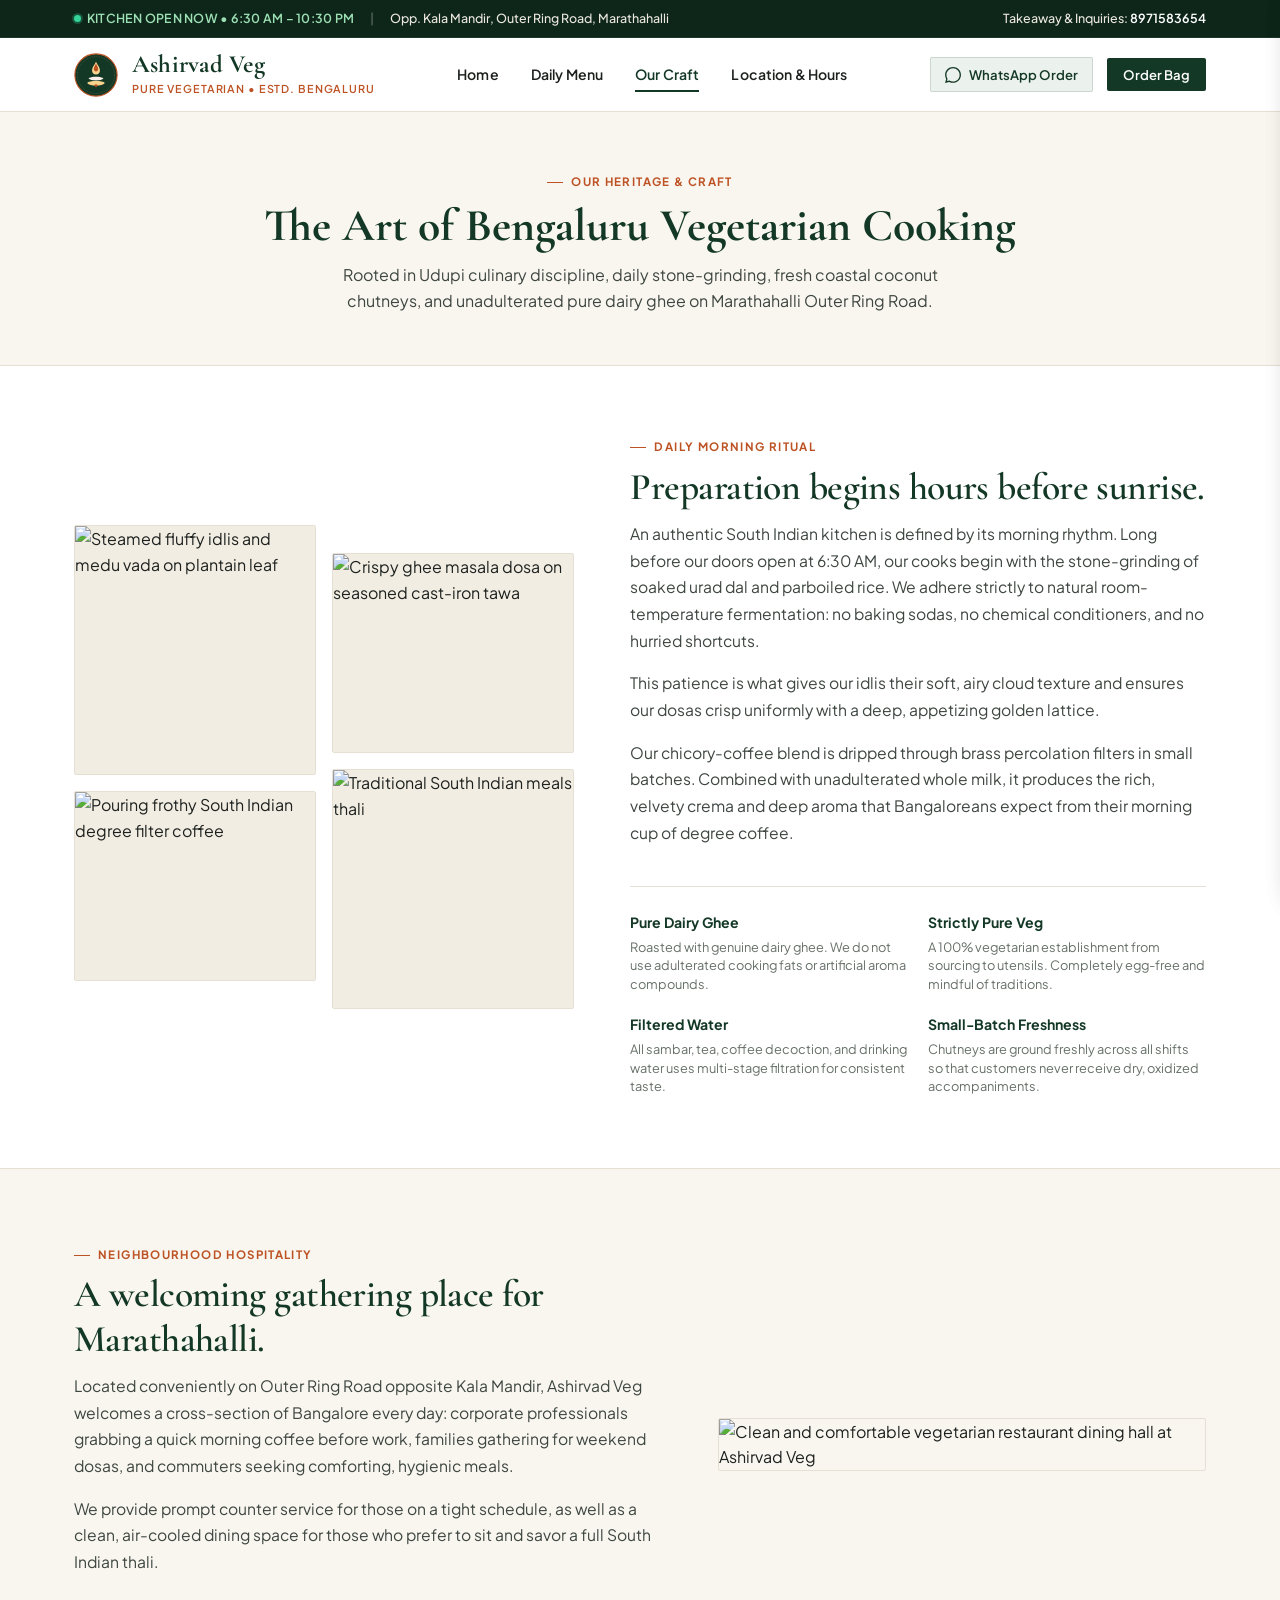
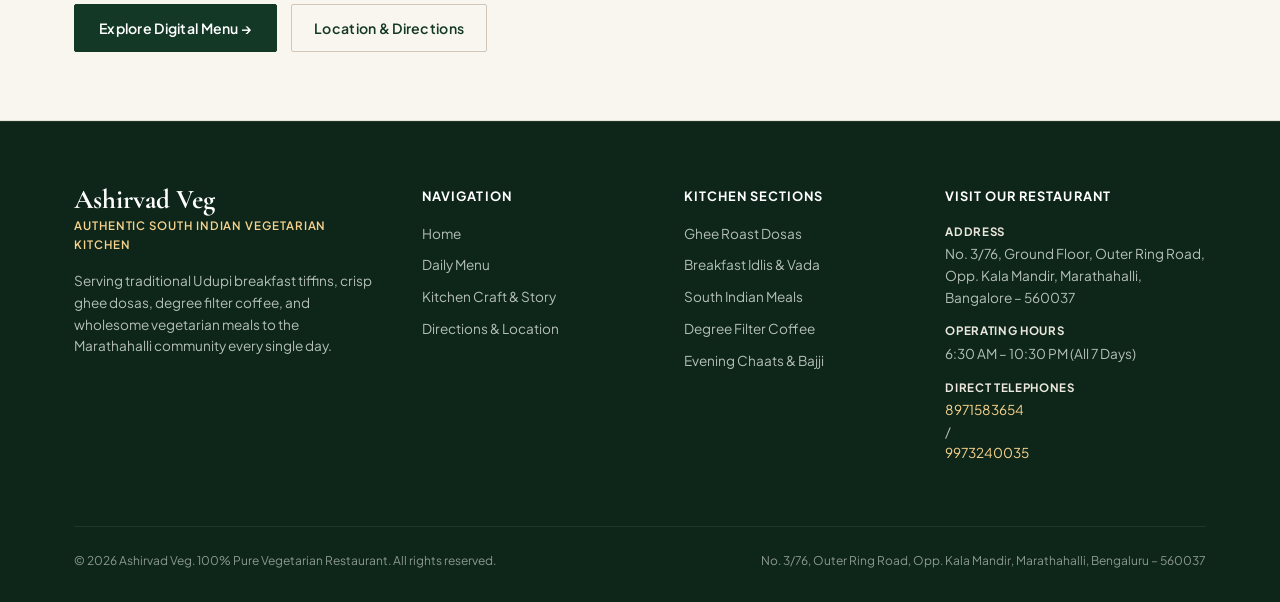
==== about.html @ b74ac004 "feat: implement full static website for Ashirvad Veg with digital menu and WhatsApp ordering" ====
<!DOCTYPE html>
<html lang="en">
<head>
  <meta charset="UTF-8">
  <meta name="viewport" content="width=device-width, initial-scale=1.0">
  <title>Our Story & Craft — Ashirvad Veg | Authentic South Indian Vegetarian Restaurant</title>
  <meta name="description" content="Learn about Ashirvad Veg's culinary traditions, our stone-ground batters, fresh Udupi recipes, and pure vegetarian standards in Marathahalli, Bangalore.">
  <meta name="keywords" content="About Ashirvad Veg, South Indian vegetarian tradition, Udupi food Marathahalli, Bangalore restaurant story">

  <!-- Open Graph -->
  <meta property="og:type" content="website">
  <meta property="og:title" content="Our Story & Craft — Ashirvad Veg, Marathahalli Bengaluru">
  <meta property="og:description" content="Traditional South Indian culinary heritage, pure dairy ghee dosas, and authentic degree filter coffee.">
  <meta property="og:url" content="https://ashirvadveg.com/about.html">

  <!-- Stylesheets -->
  <link rel="stylesheet" href="css/style.css">
  <link rel="stylesheet" href="css/menu.css">
  <link rel="stylesheet" href="css/responsive.css">
</head>
<body>

  <!-- Top Announcement / Live Status Bar -->
  <aside class="top-utility-bar">
    <div class="container top-utility-inner">
      <div class="top-utility-left">
        <span class="live-indicator">
          <span class="live-pulse-dot"></span>
          KITCHEN OPEN NOW • 6:30 AM – 10:30 PM
        </span>
        <span class="top-utility-sep">|</span>
        <span>Opp. Kala Mandir, Outer Ring Road, Marathahalli</span>
      </div>
      <div class="top-utility-right">
        <span>Takeaway & Inquiries: <a href="tel:8971583654" class="top-phone-link">8971583654</a></span>
      </div>
    </div>
  </aside>

  <!-- Main Navigation Header -->
  <header class="site-header" id="siteHeader">
    <div class="container nav-container">
      <a href="index.html" class="brand-identity" aria-label="Ashirvad Veg Home">
        <!-- Bespoke Brass & Forest Crest Emblem -->
        <svg class="brand-crest" viewBox="0 0 100 100" fill="none" xmlns="http://www.w3.org/2000/svg">
          <circle cx="50" cy="50" r="48" fill="#143826" stroke="#BD5324" stroke-width="2.5"/>
          <circle cx="50" cy="50" r="42" stroke="rgba(248, 211, 141, 0.4)" stroke-width="1" stroke-dasharray="2 2"/>
          <path d="M50 20C46 28 41 33 41 40C41 45.5 45 49 50 49C55 49 59 45.5 59 40C59 33 54 28 50 20Z" fill="#F8D38D"/>
          <path d="M50 24C48 29 45 32 45 37C45 40 47.5 42 50 42C52.5 42 55 40 55 37C55 32 52 29 50 24Z" fill="#BD5324"/>
          <path d="M30 68C36 76 64 76 70 68C66 62 34 62 30 68Z" fill="#F8D38D"/>
          <path d="M33 58C38 64 62 64 67 58C63 53 37 53 33 58Z" fill="#FAF0EB"/>
          <circle cx="50" cy="74" r="3" fill="#BD5324"/>
        </svg>

        <div class="brand-meta">
          <span class="brand-title-text">Ashirvad Veg</span>
          <span class="brand-caption-text">Pure Vegetarian • Estd. Bengaluru</span>
        </div>
      </a>

      <!-- Desktop Navigation Links -->
      <nav class="main-nav-links" aria-label="Main Navigation">
        <a href="index.html" class="nav-anchor">Home</a>
        <a href="menu.html" class="nav-anchor">Daily Menu</a>
        <a href="about.html" class="nav-anchor active">Our Craft</a>
        <a href="contact.html" class="nav-anchor">Location & Hours</a>
      </nav>

      <!-- Header Action Controls -->
      <div class="header-actions">
        <button type="button" class="btn-header-whatsapp" onclick="window.whatsAppOrder.handleOrderSubmit()" aria-label="Order on WhatsApp">
          <svg width="16" height="16" viewBox="0 0 24 24" fill="currentColor"><path d="M.057 24l1.687-6.163c-1.041-1.804-1.588-3.849-1.587-5.946.003-6.556 5.338-11.891 11.893-11.891 3.181.001 6.167 1.24 8.413 3.488 2.245 2.248 3.481 5.236 3.48 8.414-.003 6.557-5.338 11.892-11.893 11.892-1.99-.001-3.951-.5-5.688-1.448l-6.305 1.654zm6.597-3.807c1.676.995 3.276 1.591 5.392 1.592 5.448 0 9.886-4.434 9.889-9.885.002-5.462-4.415-9.89-9.881-9.892-5.452 0-9.887 4.434-9.889 9.884-.001 2.225.651 3.891 1.746 5.634l-.999 3.648 3.742-.981z"/></svg>
          <span>WhatsApp Order</span>
        </button>

        <button type="button" class="btn-cart-trigger cart-drawer-trigger" aria-label="View Order Bag">
          <span>Order Bag</span>
          <span class="cart-counter-pill cart-badge" style="display: none;">0</span>
        </button>

        <button type="button" class="mobile-nav-toggle" id="mobileMenuOpenBtn" aria-label="Open Navigation Menu">
          <svg width="24" height="24" viewBox="0 0 24 24" fill="none" stroke="currentColor" stroke-width="2.2"><line x1="3" y1="12" x2="21" y2="12"></line><line x1="3" y1="6" x2="21" y2="6"></line><line x1="3" y1="18" x2="21" y2="18"></line></svg>
        </button>
      </div>
    </div>
  </header>

  <!-- Mobile Navigation Slide Drawer -->
  <aside class="cart-drawer-panel" id="mobileNavDrawer" style="left: auto; right: -320px; width: 300px;">
    <div class="cart-drawer-head">
      <div>
        <div class="brand-title-text" style="color: #FFFFFF; font-size: 1.35rem;">Ashirvad Veg</div>
        <div style="font-size: 0.68rem; color: #F8D38D; text-transform: uppercase; letter-spacing: 0.06em;">Marathahalli, Bengaluru</div>
      </div>
      <button type="button" class="cart-close-trigger" id="closeNavDrawer" aria-label="Close navigation">✕</button>
    </div>
    <div style="padding: 24px; display: flex; flex-direction: column; gap: 18px;">
      <a href="index.html" class="mobile-nav-link" style="font-size: 1rem; font-weight: 600;">Home</a>
      <a href="menu.html" class="mobile-nav-link" style="font-size: 1rem; font-weight: 600;">Daily Kitchen Menu</a>
      <a href="about.html" class="mobile-nav-link" style="font-size: 1rem; font-weight: 700; color: var(--color-brand-primary);">Our Craft & Heritage</a>
      <a href="contact.html" class="mobile-nav-link" style="font-size: 1rem; font-weight: 600;">Location & Opening Hours</a>

      <div style="margin-top: 24px; padding-top: 20px; border-top: 1px solid var(--color-border-hairline); display: flex; flex-direction: column; gap: 12px;">
        <a href="tel:8971583654" class="btn-secondary-outline" style="text-align: center;">Call: 8971583654</a>
        <button type="button" class="btn-accent-whatsapp" onclick="window.whatsAppOrder.handleOrderSubmit()" style="text-align: center;">Order on WhatsApp</button>
      </div>
    </div>
  </aside>
  <div class="cart-drawer-overlay" id="navBackdrop"></div>

  <!-- Main Content Structure -->
  <main>

    <!-- Header Hero -->
    <header class="menu-masthead">
      <div class="container">
        <span class="brand-eyebrow">Our Heritage & Craft</span>
        <h1 class="menu-masthead-title">The Art of Bengaluru Vegetarian Cooking</h1>
        <p class="menu-masthead-desc">
          Rooted in Udupi culinary discipline, daily stone-grinding, fresh coastal coconut chutneys, and unadulterated pure dairy ghee on Marathahalli Outer Ring Road.
        </p>
      </div>
    </header>

    <!-- Morning Rituals Section -->
    <section class="section-heritage">
      <div class="container heritage-grid">
        <div class="heritage-photos-composition">
          <div class="heritage-photo-col">
            <div class="heritage-img-card" style="height: 250px;">
              <img src="https://images.unsplash.com/photo-1589301760014-d929f3979dbc?auto=format&fit=crop&w=600&q=85" alt="Steamed fluffy idlis and medu vada on plantain leaf" loading="lazy">
            </div>
            <div class="heritage-img-card" style="height: 190px;">
              <img src="https://images.unsplash.com/photo-1514432324607-a09d9b4aefdd?auto=format&fit=crop&w=600&q=85" alt="Pouring frothy South Indian degree filter coffee" loading="lazy">
            </div>
          </div>
          <div class="heritage-photo-col" style="padding-top: 28px;">
            <div class="heritage-img-card" style="height: 200px;">
              <img src="https://images.unsplash.com/photo-1668236543090-82eba5ee5976?auto=format&fit=crop&w=600&q=85" alt="Crispy ghee masala dosa on seasoned cast-iron tawa" loading="lazy">
            </div>
            <div class="heritage-img-card" style="height: 240px;">
              <img src="https://images.unsplash.com/photo-1610192244261-3f33de3f55e4?auto=format&fit=crop&w=600&q=85" alt="Traditional South Indian meals thali" loading="lazy">
            </div>
          </div>
        </div>

        <div class="heritage-text-content">
          <span class="brand-eyebrow">Daily Morning Ritual</span>
          <h2 class="section-headline">Preparation begins hours before sunrise.</h2>
          <p class="heritage-p">
            An authentic South Indian kitchen is defined by its morning rhythm. Long before our doors open at 6:30 AM, our cooks begin with the stone-grinding of soaked urad dal and parboiled rice. We adhere strictly to natural room-temperature fermentation: no baking sodas, no chemical conditioners, and no hurried shortcuts.
          </p>
          <p class="heritage-p">
            This patience is what gives our idlis their soft, airy cloud texture and ensures our dosas crisp uniformly with a deep, appetizing golden lattice.
          </p>
          <p class="heritage-p">
            Our chicory-coffee blend is dripped through brass percolation filters in small batches. Combined with unadulterated whole milk, it produces the rich, velvety crema and deep aroma that Bangaloreans expect from their morning cup of degree coffee.
          </p>

          <div class="heritage-pillars">
            <div class="pillar-item">
              <h3 class="pillar-heading">Pure Dairy Ghee</h3>
              <p class="pillar-body">Roasted with genuine dairy ghee. We do not use adulterated cooking fats or artificial aroma compounds.</p>
            </div>
            <div class="pillar-item">
              <h3 class="pillar-heading">Strictly Pure Veg</h3>
              <p class="pillar-body">A 100% vegetarian establishment from sourcing to utensils. Completely egg-free and mindful of traditions.</p>
            </div>
            <div class="pillar-item">
              <h3 class="pillar-heading">Filtered Water</h3>
              <p class="pillar-body">All sambar, tea, coffee decoction, and drinking water uses multi-stage filtration for consistent taste.</p>
            </div>
            <div class="pillar-item">
              <h3 class="pillar-heading">Small-Batch Freshness</h3>
              <p class="pillar-body">Chutneys are ground freshly across all shifts so that customers never receive dry, oxidized accompaniments.</p>
            </div>
          </div>
        </div>
      </div>
    </section>

    <!-- Hospitality Section -->
    <section class="section-popular-staples" style="background-color: var(--color-bg-base);">
      <div class="container" style="display: grid; grid-template-columns: 1.1fr 0.9fr; gap: 48px; align-items: center;">
        <div>
          <span class="brand-eyebrow">Neighbourhood Hospitality</span>
          <h2 class="section-headline">A welcoming gathering place for Marathahalli.</h2>
          <p class="heritage-p">
            Located conveniently on Outer Ring Road opposite Kala Mandir, Ashirvad Veg welcomes a cross-section of Bangalore every day: corporate professionals grabbing a quick morning coffee before work, families gathering for weekend dosas, and commuters seeking comforting, hygienic meals.
          </p>
          <p class="heritage-p">
            We provide prompt counter service for those on a tight schedule, as well as a clean, air-cooled dining space for those who prefer to sit and savor a full South Indian thali.
          </p>

          <div style="display: flex; gap: 14px; margin-top: 28px; flex-wrap: wrap;">
            <a href="menu.html" class="btn-primary-solid">Explore Digital Menu &rarr;</a>
            <a href="contact.html" class="btn-secondary-outline">Location & Directions</a>
          </div>
        </div>

        <div style="border-radius: var(--radius-xs); overflow: hidden; border: 1px solid var(--color-border-hairline);">
          <img src="https://images.unsplash.com/photo-1517248135467-4c7edcad34c4?auto=format&fit=crop&w=800&q=85" alt="Clean and comfortable vegetarian restaurant dining hall at Ashirvad Veg">
        </div>
      </div>
    </section>

  </main>

  <!-- Slide-out Cart Drawer -->
  <aside class="cart-drawer-panel" id="cartDrawer" role="dialog" aria-labelledby="cartDrawerTitle" aria-modal="true">
    <div class="cart-drawer-head">
      <div>
        <h3 class="cart-head-title" id="cartDrawerTitle">Your Order Bag</h3>
        <span class="cart-head-sub" id="cartTotalItemsCount">0 items</span>
      </div>
      <button type="button" class="cart-close-trigger" id="closeCartDrawer" aria-label="Close Order Drawer">✕</button>
    </div>

    <!-- Empty State -->
    <div class="cart-empty-panel" id="cartEmptyState">
      <svg width="48" height="48" viewBox="0 0 24 24" fill="none" stroke="currentColor" stroke-width="1.5"><circle cx="9" cy="21" r="1"></circle><circle cx="20" cy="21" r="1"></circle><path d="M1 1h4l2.68 13.39a2 2 0 0 0 2 1.61h9.72a2 2 0 0 0 2-1.61L23 6H6"></path></svg>
      <h4 class="cart-empty-title">Your order bag is empty</h4>
      <p class="cart-empty-msg">Browse through our menu dishes and select '+ Add' to build your WhatsApp order.</p>
    </div>

    <!-- Items List -->
    <div class="cart-drawer-items" id="cartDrawerItems"></div>

    <!-- Drawer Footer -->
    <div class="cart-drawer-footer" id="cartDrawerFooter" style="display: none;">
      <!-- Order Type Selector -->
      <div class="cart-input-group">
        <label for="orderTypeSelect" class="cart-input-label">Order Type</label>
        <select id="orderTypeSelect" class="cart-select">
          <option value="takeaway">Takeaway Parcel (Self Pickup)</option>
          <option value="dinein">Dine-In Pre-order</option>
          <option value="delivery">Home / Office Delivery</option>
        </select>
      </div>

      <div style="display: grid; grid-template-columns: 1fr 1fr; gap: 8px;" class="cart-input-group">
        <div>
          <label for="customerNameInput" class="cart-input-label">Your Name</label>
          <input type="text" id="customerNameInput" class="cart-input" placeholder="e.g. Ramesh">
        </div>
        <div>
          <label for="customerPhoneInput" class="cart-input-label">Phone Number</label>
          <input type="tel" id="customerPhoneInput" class="cart-input" placeholder="e.g. 9876543210">
        </div>
      </div>

      <div class="cart-input-group" id="deliveryAddressGroup" style="display: none;">
        <label for="deliveryAddressInput" class="cart-input-label">Delivery Address in Marathahalli Area</label>
        <textarea id="deliveryAddressInput" class="cart-input" rows="2" placeholder="Building, Flat, Street, Landmark..."></textarea>
      </div>

      <div class="cart-input-group">
        <label for="specialNotesInput" class="cart-input-label">Kitchen Notes (Optional)</label>
        <input type="text" id="specialNotesInput" class="cart-input" placeholder="e.g. Extra spicy sambar, Less sugar in coffee">
      </div>

      <div class="cart-summary-line">
        <span>Item Subtotal</span>
        <span id="cartSubtotalPrice">₹0</span>
      </div>
      <div class="cart-summary-line" style="font-size: 0.78rem; color: var(--color-text-muted);">
        <span>Packaging / Delivery</span>
        <span>As applicable</span>
      </div>
      <div class="cart-summary-line total">
        <span>Estimated Total</span>
        <span id="cartDrawerTotalPrice" style="color: var(--color-brand-accent);">₹0</span>
      </div>

      <button type="button" class="btn-accent-whatsapp" id="sendWhatsAppOrderBtn" style="width: 100%; margin-top: 14px; padding: 14px; font-size: 0.95rem;">
        <svg width="20" height="20" viewBox="0 0 24 24" fill="currentColor"><path d="M.057 24l1.687-6.163c-1.041-1.804-1.588-3.849-1.587-5.946.003-6.556 5.338-11.891 11.893-11.891 3.181.001 6.167 1.24 8.413 3.488 2.245 2.248 3.481 5.236 3.48 8.414-.003 6.557-5.338 11.892-11.893 11.892-1.99-.001-3.951-.5-5.688-1.448l-6.305 1.654zm6.597-3.807c1.676.995 3.276 1.591 5.392 1.592 5.448 0 9.886-4.434 9.889-9.885.002-5.462-4.415-9.89-9.881-9.892-5.452 0-9.887 4.434-9.889 9.884-.001 2.225.651 3.891 1.746 5.634l-.999 3.648 3.742-.981z"/></svg>
        <span>Send Order on WhatsApp &rarr;</span>
      </button>

      <div style="text-align: center; margin-top: 10px;">
        <button type="button" id="clearCartBtn" style="font-size: 0.75rem; color: var(--color-text-muted); text-decoration: underline;">Clear order bag</button>
      </div>
    </div>
  </aside>
  <div class="cart-drawer-overlay" id="cartOverlay"></div>

  <!-- Mobile Sticky Bottom Cart -->
  <div class="mobile-sticky-order-bar cart-drawer-trigger" id="mobileCartPill">
    <div class="mobile-cart-left">
      <span class="mobile-cart-sum">₹0</span>
      <span class="mobile-cart-items-count">0 items</span>
    </div>
    <div class="mobile-cart-action">
      <span>View Order Bag &rarr;</span>
    </div>
  </div>

  <!-- Site Footer -->
  <footer class="site-footer">
    <div class="container">
      <div class="footer-top-grid">
        <div>
          <div class="footer-brand-title">Ashirvad Veg</div>
          <div class="footer-brand-sub">Authentic South Indian Vegetarian Kitchen</div>
          <p class="footer-about-copy">
            Serving traditional Udupi breakfast tiffins, crisp ghee dosas, degree filter coffee, and wholesome vegetarian meals to the Marathahalli community every single day.
          </p>
        </div>

        <div>
          <h4 class="footer-col-heading">Navigation</h4>
          <div class="footer-links-list">
            <a href="index.html" class="footer-link">Home</a>
            <a href="menu.html" class="footer-link">Daily Menu</a>
            <a href="about.html" class="footer-link">Kitchen Craft & Story</a>
            <a href="contact.html" class="footer-link">Directions & Location</a>
          </div>
        </div>

        <div>
          <h4 class="footer-col-heading">Kitchen Sections</h4>
          <div class="footer-links-list">
            <a href="menu.html?category=dosa" class="footer-link">Ghee Roast Dosas</a>
            <a href="menu.html?category=tiffins" class="footer-link">Breakfast Idlis & Vada</a>
            <a href="menu.html?category=meals-rice" class="footer-link">South Indian Meals</a>
            <a href="menu.html?category=hot-beverages" class="footer-link">Degree Filter Coffee</a>
            <a href="menu.html?category=chats" class="footer-link">Evening Chaats & Bajji</a>
          </div>
        </div>

        <div>
          <h4 class="footer-col-heading">Visit Our Restaurant</h4>
          <div class="footer-contact-item">
            <strong>Address</strong>
            No. 3/76, Ground Floor, Outer Ring Road, Opp. Kala Mandir, Marathahalli, Bangalore – 560037
          </div>
          <div class="footer-contact-item">
            <strong>Operating Hours</strong>
            6:30 AM – 10:30 PM (All 7 Days)
          </div>
          <div class="footer-contact-item">
            <strong>Direct Telephones</strong>
            <a href="tel:8971583654" style="color: #F8D38D;">8971583654</a> / <a href="tel:9973240035" style="color: #F8D38D;">9973240035</a>
          </div>
        </div>
      </div>

      <div class="footer-base-row">
        <div>&copy; 2026 Ashirvad Veg. 100% Pure Vegetarian Restaurant. All rights reserved.</div>
        <div>No. 3/76, Outer Ring Road, Opp. Kala Mandir, Marathahalli, Bengaluru – 560037</div>
      </div>
    </div>
  </footer>

  <!-- Scripts -->
  <script src="js/image-data.js"></script>
  <script src="js/menu-data.js"></script>
  <script src="js/cart.js"></script>
  <script src="js/whatsapp.js"></script>
  <script src="js/app.js"></script>
</body>
</html>
---- css/style.css ----
/* ==========================================================================
   ASHIRVAD VEG — MASTER BRAND STYLESHEET
   Creative Direction: Established South Indian Vegetarian Restaurant Brand
   Inspiration: A2B, Sangeetha, Traditional Udupi Hospitality & Bengaluru Tiffin Culture
   Palette: Deep Mysore Forest Green, Warm Ivory, Muted Terracotta & Charcoal
   ========================================================================== */

@import url('https://fonts.googleapis.com/css2?family=Cormorant+Garamond:ital,wght@0,500;0,600;0,700;1,400;1,600&family=Plus+Jakarta+Sans:wght@400;500;600;700&display=swap');

:root {
  /* Brand Core Palette */
  --color-brand-primary: #143826;        /* Deep Mysore Forest Green */
  --color-brand-primary-dark: #0D2619;   /* Darkest Forest Shade */
  --color-brand-primary-light: #1E4E36;  /* Forest Accent */
  --color-brand-primary-soft: #EBF2ED;   /* Pale Green Tint for Badges */

  --color-brand-accent: #BD5324;         /* Authentic Roasted Terracotta / Saffron */
  --color-brand-accent-hover: #A3441B;   /* Deep Terracotta Hover */
  --color-brand-accent-soft: #FAF0EB;    /* Terracotta Tint */

  /* Neutral & Background Hierarchy */
  --color-bg-base: #F9F6F0;             /* Warm Natural Ivory Parchment */
  --color-bg-surface: #FFFFFF;          /* Pure Crisp White for Content Panels */
  --color-bg-subtle: #F2EDE3;           /* Soft Warm Stone for Insets */
  --color-bg-contrast: #143826;         /* Grounded Dark Green for Footers & Ribbons */

  /* Typographic Contrast */
  --color-text-main: #1D211E;           /* Deep Charcoal Ink (High Contrast) */
  --color-text-body: #3E4640;           /* Balanced Body Charcoal */
  --color-text-muted: #667068;          /* Olive-Grey for Metadata & Captions */
  --color-text-light: #8E9890;          /* Subtle Annotation Grey */
  --color-text-inverse: #FFFFFF;        /* Crisp White for Dark Surfaces */

  /* Architectural Hairlines */
  --color-border-hairline: #E6DFD4;     /* Crisp Neutral Hairline */
  --color-border-medium: #D1C7B8;       /* Subtle Defining Border */
  --color-border-dark: #143826;         /* Solid Brand Divider */

  /* FSSAI Standard Pure Vegetarian Indicator */
  --color-veg-indicator: #0F823B;

  /* Typography */
  --font-serif: 'Cormorant Garamond', Georgia, 'Times New Roman', serif;
  --font-sans: 'Plus Jakarta Sans', -apple-system, BlinkMacSystemFont, "Segoe UI", Roboto, sans-serif;

  /* Architectural Geometry — Crisp, Disciplined, No Excessive Pill Curves */
  --radius-xs: 2px;
  --radius-sm: 4px;
  --radius-md: 6px;

  /* Restrained Shadows (Natural Light, No Heavy Glows) */
  --shadow-card: 0 1px 3px rgba(20, 56, 38, 0.05);
  --shadow-hover: 0 4px 12px rgba(20, 56, 38, 0.08);
  --shadow-drawer: -6px 0 28px rgba(13, 38, 25, 0.16);

  /* Layout Metrics */
  --header-height: 74px;
  --topbar-height: 38px;
  --container-max: 1180px;
  --transition-clean: 0.18s cubic-bezier(0.2, 0, 0, 1);
}

/* --------------------------------------------------------------------------
   Reset & Document Base
   -------------------------------------------------------------------------- */
*,
*::before,
*::after {
  box-sizing: border-box;
  margin: 0;
  padding: 0;
}

html {
  font-size: 16px;
  scroll-behavior: smooth;
  -webkit-font-smoothing: antialiased;
  -moz-osx-font-smoothing: grayscale;
}

body {
  font-family: var(--font-sans);
  background-color: var(--color-bg-base);
  color: var(--color-text-main);
  line-height: 1.6;
  min-height: 100vh;
  display: flex;
  flex-direction: column;
}

img {
  max-width: 100%;
  height: auto;
  display: block;
}

a {
  color: inherit;
  text-decoration: none;
  transition: color var(--transition-clean);
}

button {
  font-family: inherit;
  cursor: pointer;
  border: none;
  background: none;
}

input, select, textarea {
  font-family: inherit;
  font-size: 0.95rem;
}

/* --------------------------------------------------------------------------
   Layout Containers & Typographic Standards
   -------------------------------------------------------------------------- */
.container {
  width: 100%;
  max-width: var(--container-max);
  margin-left: auto;
  margin-right: auto;
  padding-left: 24px;
  padding-right: 24px;
}

/* Section Overline Label */
.brand-eyebrow {
  display: inline-flex;
  align-items: center;
  gap: 8px;
  font-size: 0.72rem;
  font-weight: 700;
  letter-spacing: 0.12em;
  text-transform: uppercase;
  color: var(--color-brand-accent);
  margin-bottom: 8px;
}

.brand-eyebrow::before {
  content: "";
  display: inline-block;
  width: 16px;
  height: 1px;
  background-color: var(--color-brand-accent);
}

/* Display Headings with Restrained Proportions */
.section-headline {
  font-family: var(--font-serif);
  font-size: 2.35rem;
  font-weight: 600;
  color: var(--color-brand-primary);
  line-height: 1.18;
  letter-spacing: -0.015em;
  margin-bottom: 12px;
}

.section-subheadline {
  font-size: 1rem;
  color: var(--color-text-muted);
  max-width: 620px;
  line-height: 1.6;
}

/* FSSAI Pure Vegetarian Indicator */
.veg-badge {
  display: inline-flex;
  align-items: center;
  justify-content: center;
  width: 16px;
  height: 16px;
  border: 1.5px solid var(--color-veg-indicator);
  border-radius: 2px;
  background-color: #FFFFFF;
  flex-shrink: 0;
  padding: 2px;
}

.veg-badge-dot {
  width: 7px;
  height: 7px;
  border-radius: 50%;
  background-color: var(--color-veg-indicator);
}

/* --------------------------------------------------------------------------
   Top Utility Status Strip
   -------------------------------------------------------------------------- */
.top-utility-bar {
  background-color: var(--color-brand-primary-dark);
  color: #EDE8DF;
  font-size: 0.78rem;
  font-weight: 500;
  height: var(--topbar-height);
  display: flex;
  align-items: center;
  border-bottom: 1px solid rgba(255, 255, 255, 0.08);
}

.top-utility-inner {
  display: flex;
  align-items: center;
  justify-content: space-between;
  width: 100%;
}

.top-utility-left {
  display: flex;
  align-items: center;
  gap: 16px;
}

.live-indicator {
  display: inline-flex;
  align-items: center;
  gap: 6px;
  color: #9DE0B4;
  font-weight: 600;
  letter-spacing: 0.02em;
}

.live-pulse-dot {
  width: 7px;
  height: 7px;
  border-radius: 50%;
  background-color: #34D399;
  box-shadow: 0 0 0 2px rgba(52, 211, 153, 0.25);
}

.top-utility-sep {
  opacity: 0.35;
}

.top-utility-right {
  display: flex;
  align-items: center;
  gap: 18px;
}

.top-phone-link {
  color: #FFFFFF;
  font-weight: 600;
  transition: color var(--transition-clean);
}

.top-phone-link:hover {
  color: #F8D38D;
}

/* --------------------------------------------------------------------------
   Main Navigation Header
   -------------------------------------------------------------------------- */
.site-header {
  position: sticky;
  top: 0;
  z-index: 1000;
  background-color: var(--color-bg-surface);
  border-bottom: 1px solid var(--color-border-hairline);
  height: var(--header-height);
  transition: box-shadow var(--transition-clean), background-color var(--transition-clean);
}

.site-header.scrolled {
  box-shadow: 0 2px 8px rgba(20, 56, 38, 0.06);
}

.nav-container {
  display: flex;
  align-items: center;
  justify-content: space-between;
  height: 100%;
}

/* Brand Identity Mark */
.brand-identity {
  display: flex;
  align-items: center;
  gap: 14px;
}

.brand-crest {
  width: 44px;
  height: 44px;
  flex-shrink: 0;
}

.brand-meta {
  display: flex;
  flex-direction: column;
}

.brand-title-text {
  font-family: var(--font-serif);
  font-size: 1.55rem;
  font-weight: 700;
  color: var(--color-brand-primary);
  line-height: 1;
  letter-spacing: 0.01em;
}

.brand-caption-text {
  font-size: 0.68rem;
  font-weight: 600;
  color: var(--color-brand-accent);
  letter-spacing: 0.08em;
  text-transform: uppercase;
  margin-top: 3px;
}

/* Nav Navigation Links */
.main-nav-links {
  display: flex;
  align-items: center;
  gap: 32px;
}

.nav-anchor {
  font-size: 0.88rem;
  font-weight: 600;
  color: var(--color-text-main);
  position: relative;
  padding: 6px 0;
  letter-spacing: 0.01em;
}

.nav-anchor::after {
  content: "";
  position: absolute;
  bottom: 0;
  left: 0;
  width: 0;
  height: 2px;
  background-color: var(--color-brand-primary);
  transition: width var(--transition-clean);
}

.nav-anchor:hover::after,
.nav-anchor.active::after {
  width: 100%;
}

.nav-anchor.active {
  color: var(--color-brand-primary);
}

/* Header Action Controls */
.header-actions {
  display: flex;
  align-items: center;
  gap: 14px;
}

.btn-header-whatsapp {
  display: inline-flex;
  align-items: center;
  gap: 8px;
  font-size: 0.82rem;
  font-weight: 600;
  color: var(--color-brand-primary);
  background-color: var(--color-brand-primary-soft);
  border: 1px solid rgba(20, 56, 38, 0.15);
  padding: 8px 14px;
  border-radius: var(--radius-xs);
  transition: all var(--transition-clean);
}

.btn-header-whatsapp:hover {
  background-color: var(--color-brand-primary);
  color: #FFFFFF;
}

.btn-cart-trigger {
  position: relative;
  display: inline-flex;
  align-items: center;
  gap: 8px;
  font-size: 0.82rem;
  font-weight: 600;
  color: #FFFFFF;
  background-color: var(--color-brand-primary);
  padding: 8px 16px;
  border-radius: var(--radius-xs);
  transition: background-color var(--transition-clean);
}

.btn-cart-trigger:hover {
  background-color: var(--color-brand-primary-light);
}

.cart-counter-pill {
  display: inline-flex;
  align-items: center;
  justify-content: center;
  min-width: 18px;
  height: 18px;
  padding: 0 5px;
  font-size: 0.7rem;
  font-weight: 700;
  color: var(--color-brand-primary);
  background-color: #FBD588;
  border-radius: 2px;
}

.mobile-nav-toggle {
  display: none;
  padding: 6px;
  color: var(--color-brand-primary);
}

/* --------------------------------------------------------------------------
   Buttons (Refined, Architectural, No Excessive Rounded Pills)
   -------------------------------------------------------------------------- */
.btn-primary-solid {
  display: inline-flex;
  align-items: center;
  justify-content: center;
  gap: 8px;
  font-size: 0.88rem;
  font-weight: 600;
  letter-spacing: 0.02em;
  color: #FFFFFF;
  background-color: var(--color-brand-primary);
  border: 1px solid var(--color-brand-primary);
  padding: 12px 24px;
  border-radius: var(--radius-xs);
  transition: all var(--transition-clean);
}

.btn-primary-solid:hover {
  background-color: var(--color-brand-primary-light);
  border-color: var(--color-brand-primary-light);
  color: #FFFFFF;
}

.btn-secondary-outline {
  display: inline-flex;
  align-items: center;
  justify-content: center;
  gap: 8px;
  font-size: 0.88rem;
  font-weight: 600;
  letter-spacing: 0.02em;
  color: var(--color-brand-primary);
  background-color: transparent;
  border: 1px solid var(--color-border-medium);
  padding: 12px 22px;
  border-radius: var(--radius-xs);
  transition: all var(--transition-clean);
}

.btn-secondary-outline:hover {
  border-color: var(--color-brand-primary);
  background-color: var(--color-bg-subtle);
  color: var(--color-brand-primary);
}

.btn-accent-whatsapp {
  display: inline-flex;
  align-items: center;
  justify-content: center;
  gap: 8px;
  font-size: 0.88rem;
  font-weight: 600;
  color: #FFFFFF;
  background-color: var(--color-brand-accent);
  border: 1px solid var(--color-brand-accent);
  padding: 12px 22px;
  border-radius: var(--radius-xs);
  transition: all var(--transition-clean);
}

.btn-accent-whatsapp:hover {
  background-color: var(--color-brand-accent-hover);
  border-color: var(--color-brand-accent-hover);
  color: #FFFFFF;
}

/* --------------------------------------------------------------------------
   Editorial Hero Section (Asymmetric Brand Composition)
   -------------------------------------------------------------------------- */
.editorial-hero {
  padding: 48px 0 56px;
  background-color: var(--color-bg-base);
  border-bottom: 1px solid var(--color-border-hairline);
}

.hero-editorial-grid {
  display: grid;
  grid-template-columns: 1.15fr 1fr;
  gap: 48px;
  align-items: center;
}

.hero-editorial-left {
  display: flex;
  flex-direction: column;
}

.hero-main-heading {
  font-family: var(--font-serif);
  font-size: 3.15rem;
  font-weight: 600;
  line-height: 1.12;
  color: var(--color-brand-primary);
  letter-spacing: -0.02em;
  margin-top: 6px;
  margin-bottom: 18px;
}

.hero-main-heading em {
  font-style: italic;
  font-weight: 400;
  color: var(--color-brand-accent);
}

.hero-editorial-lead {
  font-size: 1.05rem;
  line-height: 1.65;
  color: var(--color-text-body);
  margin-bottom: 24px;
}

/* Meal Timings Anchor Bar */
.hero-meal-slots {
  display: flex;
  flex-wrap: wrap;
  gap: 8px;
  margin-bottom: 28px;
}

.meal-slot-chip {
  display: inline-flex;
  align-items: center;
  gap: 6px;
  font-size: 0.75rem;
  font-weight: 600;
  color: var(--color-text-body);
  background-color: var(--color-bg-subtle);
  border: 1px solid var(--color-border-hairline);
  padding: 5px 11px;
  border-radius: var(--radius-xs);
}

.meal-slot-chip strong {
  color: var(--color-brand-primary);
}

.hero-actions-group {
  display: flex;
  flex-wrap: wrap;
  align-items: center;
  gap: 14px;
  margin-bottom: 32px;
}

/* Hero Guarantees Badges */
.hero-guarantees-bar {
  display: grid;
  grid-template-columns: repeat(3, 1fr);
  gap: 16px;
  padding-top: 24px;
  border-top: 1px solid var(--color-border-hairline);
}

.guarantee-item {
  display: flex;
  flex-direction: column;
}

.guarantee-title {
  font-size: 0.78rem;
  font-weight: 700;
  color: var(--color-brand-primary);
  text-transform: uppercase;
  letter-spacing: 0.05em;
  display: flex;
  align-items: center;
  gap: 6px;
}

.guarantee-desc {
  font-size: 0.75rem;
  color: var(--color-text-muted);
  line-height: 1.4;
  margin-top: 2px;
}

/* Hero Visual Composition (Right Column) */
.hero-visual-frame {
  position: relative;
}

.hero-photo-wrapper {
  position: relative;
  border-radius: var(--radius-xs);
  overflow: hidden;
  border: 1px solid var(--color-border-hairline);
  background-color: var(--color-bg-surface);
  box-shadow: 0 4px 16px rgba(20, 56, 38, 0.06);
}

.hero-main-photo {
  width: 100%;
  height: 480px;
  object-fit: cover;
  display: block;
}

.hero-stamp-badge {
  position: absolute;
  top: 18px;
  right: 18px;
  background-color: var(--color-brand-primary);
  color: #FFFFFF;
  padding: 10px 14px;
  border-radius: var(--radius-xs);
  border: 1px solid rgba(255, 255, 255, 0.2);
  text-align: center;
  box-shadow: 0 4px 12px rgba(0, 0, 0, 0.15);
}

.stamp-badge-title {
  font-size: 0.68rem;
  font-weight: 700;
  letter-spacing: 0.1em;
  text-transform: uppercase;
  color: #F8D38D;
}

.stamp-badge-sub {
  font-size: 0.72rem;
  font-weight: 500;
}

.hero-photo-caption {
  padding: 14px 18px;
  background-color: #FFFFFF;
  border-top: 1px solid var(--color-border-hairline);
  display: flex;
  align-items: center;
  justify-content: space-between;
}

.caption-dish-name {
  font-size: 0.88rem;
  font-weight: 700;
  color: var(--color-brand-primary);
}

.caption-dish-desc {
  font-size: 0.75rem;
  color: var(--color-text-muted);
}

.caption-dish-price {
  font-size: 1rem;
  font-weight: 700;
  color: var(--color-brand-accent);
}

/* --------------------------------------------------------------------------
   Section: Restaurant Heritage & Craft Story (Believable, Authentic Copy)
   -------------------------------------------------------------------------- */
.section-heritage {
  padding: 72px 0;
  background-color: var(--color-bg-surface);
  border-bottom: 1px solid var(--color-border-hairline);
}

.heritage-grid {
  display: grid;
  grid-template-columns: 1fr 1.15fr;
  gap: 56px;
  align-items: center;
}

.heritage-photos-composition {
  display: grid;
  grid-template-columns: 1fr 1fr;
  gap: 16px;
}

.heritage-photo-col {
  display: flex;
  flex-direction: column;
  gap: 16px;
}

.heritage-img-card {
  border-radius: var(--radius-xs);
  overflow: hidden;
  border: 1px solid var(--color-border-hairline);
  background-color: var(--color-bg-subtle);
}

.heritage-img-card img {
  width: 100%;
  height: 100%;
  object-fit: cover;
}

.heritage-text-content {
  display: flex;
  flex-direction: column;
}

.heritage-p {
  font-size: 0.98rem;
  color: var(--color-text-body);
  line-height: 1.7;
  margin-bottom: 16px;
}

.heritage-pillars {
  display: grid;
  grid-template-columns: 1fr 1fr;
  gap: 20px;
  margin-top: 24px;
  padding-top: 24px;
  border-top: 1px solid var(--color-border-hairline);
}

.pillar-item {
  display: flex;
  flex-direction: column;
}

.pillar-heading {
  font-size: 0.88rem;
  font-weight: 700;
  color: var(--color-brand-primary);
  margin-bottom: 4px;
}

.pillar-body {
  font-size: 0.8rem;
  color: var(--color-text-muted);
  line-height: 1.45;
}

/* --------------------------------------------------------------------------
   Section: House Specialties / Popular Staples
   -------------------------------------------------------------------------- */
.section-popular-staples {
  padding: 68px 0;
  background-color: var(--color-bg-base);
  border-bottom: 1px solid var(--color-border-hairline);
}

.section-head-split {
  display: flex;
  align-items: flex-end;
  justify-content: space-between;
  margin-bottom: 36px;
}

.popular-dishes-grid {
  display: grid;
  grid-template-columns: repeat(3, 1fr);
  gap: 24px;
}

.dish-staple-card {
  background-color: var(--color-bg-surface);
  border: 1px solid var(--color-border-hairline);
  border-radius: var(--radius-xs);
  overflow: hidden;
  display: flex;
  flex-direction: column;
  transition: transform var(--transition-clean), box-shadow var(--transition-clean), border-color var(--transition-clean);
}

.dish-staple-card:hover {
  transform: translateY(-2px);
  box-shadow: var(--shadow-hover);
  border-color: var(--color-border-medium);
}

.dish-card-media {
  position: relative;
  width: 100%;
  height: 200px;
  background-color: var(--color-bg-subtle);
  overflow: hidden;
}

.dish-card-media img {
  width: 100%;
  height: 100%;
  object-fit: cover;
  transition: transform var(--transition-clean);
}

.dish-staple-card:hover .dish-card-media img {
  transform: scale(1.04);
}

.dish-card-cat-tag {
  position: absolute;
  top: 10px;
  left: 10px;
  font-size: 0.68rem;
  font-weight: 700;
  letter-spacing: 0.06em;
  text-transform: uppercase;
  color: var(--color-brand-primary);
  background-color: rgba(255, 255, 255, 0.95);
  padding: 3px 8px;
  border-radius: 2px;
  border: 1px solid rgba(20, 56, 38, 0.12);
}

.dish-card-body {
  padding: 18px 20px 20px;
  display: flex;
  flex-direction: column;
  flex-grow: 1;
}

.dish-card-head-row {
  display: flex;
  align-items: flex-start;
  justify-content: space-between;
  gap: 12px;
  margin-bottom: 6px;
}

.dish-title-group {
  display: flex;
  align-items: center;
  gap: 8px;
}

.dish-card-title {
  font-size: 1.05rem;
  font-weight: 700;
  color: var(--color-brand-primary);
  line-height: 1.25;
}

.dish-card-price {
  font-size: 1.15rem;
  font-weight: 700;
  color: var(--color-brand-accent);
  white-space: nowrap;
}

.dish-card-desc {
  font-size: 0.82rem;
  color: var(--color-text-muted);
  line-height: 1.48;
  margin-bottom: 18px;
  flex-grow: 1;
}

.dish-card-footer {
  display: flex;
  align-items: center;
  justify-content: space-between;
  padding-top: 14px;
  border-top: 1px solid var(--color-border-hairline);
}

.dish-serve-note {
  font-size: 0.72rem;
  color: var(--color-text-light);
}

.btn-card-add {
  display: inline-flex;
  align-items: center;
  gap: 4px;
  font-size: 0.8rem;
  font-weight: 700;
  letter-spacing: 0.04em;
  text-transform: uppercase;
  color: var(--color-brand-primary);
  background-color: var(--color-brand-primary-soft);
  border: 1px solid rgba(20, 56, 38, 0.18);
  padding: 6px 14px;
  border-radius: var(--radius-xs);
  transition: all var(--transition-clean);
}

.btn-card-add:hover {
  background-color: var(--color-brand-primary);
  color: #FFFFFF;
}

/* --------------------------------------------------------------------------
   Section: Daily Kitchen Menu Directory (Direct Interactive Menu)
   -------------------------------------------------------------------------- */
.section-live-menu {
  padding: 64px 0 76px;
  background-color: var(--color-bg-surface);
  border-bottom: 1px solid var(--color-border-hairline);
}

.menu-explorer-controls {
  position: sticky;
  top: var(--header-height);
  z-index: 800;
  background-color: #FFFFFF;
  border-bottom: 1px solid var(--color-border-hairline);
  padding: 12px 0;
  margin-bottom: 32px;
}

.menu-controls-flex {
  display: flex;
  align-items: center;
  justify-content: space-between;
  gap: 20px;
}

.menu-category-tabs-row {
  display: flex;
  align-items: center;
  gap: 6px;
  overflow-x: auto;
  scrollbar-width: none;
  -webkit-overflow-scrolling: touch;
}

.menu-category-tabs-row::-webkit-scrollbar {
  display: none;
}

.menu-category-tab {
  white-space: nowrap;
  font-size: 0.82rem;
  font-weight: 600;
  color: var(--color-text-muted);
  padding: 8px 14px;
  border-radius: var(--radius-xs);
  border: 1px solid transparent;
  transition: all var(--transition-clean);
}

.menu-category-tab:hover {
  color: var(--color-brand-primary);
  background-color: var(--color-bg-subtle);
}

.menu-category-tab.active {
  color: #FFFFFF;
  background-color: var(--color-brand-primary);
  border-color: var(--color-brand-primary);
}

.menu-search-box {
  position: relative;
  min-width: 240px;
  max-width: 280px;
  flex-shrink: 0;
}

.menu-search-input {
  width: 100%;
  padding: 8px 30px 8px 12px;
  font-size: 0.82rem;
  color: var(--color-text-main);
  background-color: var(--color-bg-base);
  border: 1px solid var(--color-border-hairline);
  border-radius: var(--radius-xs);
  outline: none;
  transition: border-color var(--transition-clean), background-color var(--transition-clean);
}

.menu-search-input:focus {
  border-color: var(--color-brand-primary);
  background-color: #FFFFFF;
}

.menu-search-clear {
  position: absolute;
  right: 8px;
  top: 50%;
  transform: translateY(-50%);
  color: var(--color-text-light);
  cursor: pointer;
  display: none;
}

/* Menu Category Table Container */
.menu-category-block {
  margin-bottom: 48px;
  scroll-margin-top: calc(var(--header-height) + 64px);
}

.menu-category-block:last-child {
  margin-bottom: 0;
}

.menu-category-header {
  display: flex;
  align-items: baseline;
  justify-content: space-between;
  border-bottom: 2px solid var(--color-brand-primary);
  padding-bottom: 8px;
  margin-bottom: 24px;
}

.menu-cat-title {
  font-family: var(--font-serif);
  font-size: 1.85rem;
  font-weight: 700;
  color: var(--color-brand-primary);
}

.menu-cat-badge {
  font-size: 0.78rem;
  font-weight: 600;
  color: var(--color-text-muted);
}

.menu-items-grid {
  display: grid;
  grid-template-columns: 1fr 1fr;
  gap: 18px 44px;
}

/* Individual Row Item */
.menu-item-row {
  display: flex;
  align-items: center;
  justify-content: space-between;
  gap: 16px;
  padding: 12px;
  background-color: #FFFFFF;
  border: 1px solid var(--color-border-hairline);
  border-radius: var(--radius-xs);
  transition: border-color var(--transition-clean), box-shadow var(--transition-clean);
}

.menu-item-row:hover {
  border-color: var(--color-border-medium);
  box-shadow: var(--shadow-card);
}

.menu-item-thumb {
  width: 70px;
  height: 70px;
  border-radius: var(--radius-xs);
  overflow: hidden;
  flex-shrink: 0;
  border: 1px solid var(--color-border-hairline);
  background-color: var(--color-bg-subtle);
}

.menu-item-thumb img {
  width: 100%;
  height: 100%;
  object-fit: cover;
  transition: transform var(--transition-clean);
}

.menu-item-row:hover .menu-item-thumb img {
  transform: scale(1.05);
}

.menu-item-info {
  flex-grow: 1;
  min-width: 0;
}

.menu-item-title-row {
  display: flex;
  align-items: center;
  gap: 6px;
  margin-bottom: 4px;
}

.menu-item-name {
  font-size: 0.96rem;
  font-weight: 700;
  color: var(--color-brand-primary);
  line-height: 1.25;
}

.menu-special-pill {
  font-size: 0.62rem;
  font-weight: 700;
  letter-spacing: 0.06em;
  text-transform: uppercase;
  color: var(--color-brand-accent);
  background-color: var(--color-brand-accent-soft);
  border: 1px solid rgba(189, 83, 36, 0.2);
  padding: 1px 5px;
  border-radius: 2px;
}

.menu-item-desc {
  font-size: 0.78rem;
  color: var(--color-text-muted);
  line-height: 1.4;
  display: -webkit-box;
  -webkit-line-clamp: 2;
  -webkit-box-orient: vertical;
  overflow: hidden;
}

.menu-item-actions {
  display: flex;
  align-items: center;
  gap: 14px;
  flex-shrink: 0;
}

.menu-item-price {
  font-size: 1.05rem;
  font-weight: 700;
  color: var(--color-text-main);
  white-space: nowrap;
}

.btn-menu-add {
  font-size: 0.78rem;
  font-weight: 700;
  letter-spacing: 0.04em;
  text-transform: uppercase;
  color: var(--color-brand-primary);
  background-color: var(--color-brand-primary-soft);
  border: 1px solid rgba(20, 56, 38, 0.2);
  padding: 6px 12px;
  border-radius: var(--radius-xs);
  transition: all var(--transition-clean);
}

.btn-menu-add:hover {
  background-color: var(--color-brand-primary);
  color: #FFFFFF;
}

/* --------------------------------------------------------------------------
   Section: Editorial Photography Gallery (Varied Asymmetric Layout)
   -------------------------------------------------------------------------- */
.section-editorial-gallery {
  padding: 72px 0;
  background-color: var(--color-bg-base);
  border-bottom: 1px solid var(--color-border-hairline);
}

.gallery-asymmetric-grid {
  display: grid;
  grid-template-columns: repeat(12, 1fr);
  grid-template-rows: auto auto;
  gap: 20px;
}

.gallery-tile {
  position: relative;
  border-radius: var(--radius-xs);
  overflow: hidden;
  border: 1px solid var(--color-border-hairline);
  background-color: var(--color-bg-subtle);
}

.gallery-tile img {
  width: 100%;
  height: 100%;
  object-fit: cover;
  transition: transform var(--transition-clean);
}

.gallery-tile:hover img {
  transform: scale(1.03);
}

.gallery-tile-caption {
  position: absolute;
  bottom: 0;
  left: 0;
  right: 0;
  padding: 12px 16px;
  background: linear-gradient(to top, rgba(13, 38, 25, 0.92) 0%, rgba(13, 38, 25, 0.6) 70%, transparent 100%);
  color: #FFFFFF;
  font-size: 0.82rem;
  font-weight: 600;
}

/* Asymmetric Grid Spans */
.tile-span-8 {
  grid-column: span 8;
  height: 360px;
}

.tile-span-4 {
  grid-column: span 4;
  height: 360px;
}

.tile-span-4-row2 {
  grid-column: span 4;
  height: 280px;
}

/* --------------------------------------------------------------------------
   Section: Location, Operating Hours & Practical Information
   -------------------------------------------------------------------------- */
.section-location-practical {
  padding: 72px 0;
  background-color: var(--color-bg-surface);
  border-bottom: 1px solid var(--color-border-hairline);
}

.location-practical-grid {
  display: grid;
  grid-template-columns: 1.15fr 1fr;
  gap: 48px;
  align-items: flex-start;
}

.practical-info-col {
  display: flex;
  flex-direction: column;
}

.practical-cards-list {
  display: flex;
  flex-direction: column;
  gap: 18px;
  margin-top: 24px;
}

.practical-card {
  display: flex;
  align-items: flex-start;
  gap: 16px;
  padding: 16px 20px;
  background-color: var(--color-bg-base);
  border: 1px solid var(--color-border-hairline);
  border-radius: var(--radius-xs);
}

.practical-card-icon {
  width: 38px;
  height: 38px;
  border-radius: var(--radius-xs);
  background-color: var(--color-brand-primary-soft);
  color: var(--color-brand-primary);
  display: flex;
  align-items: center;
  justify-content: center;
  flex-shrink: 0;
}

.practical-card-content {
  display: flex;
  flex-direction: column;
}

.practical-card-label {
  font-size: 0.72rem;
  font-weight: 700;
  letter-spacing: 0.08em;
  text-transform: uppercase;
  color: var(--color-brand-accent);
  margin-bottom: 2px;
}

.practical-card-val {
  font-size: 0.92rem;
  font-weight: 600;
  color: var(--color-brand-primary);
  line-height: 1.45;
}

.practical-card-note {
  font-size: 0.78rem;
  color: var(--color-text-muted);
  margin-top: 2px;
}

/* Map Embed Wrapper */
.map-visual-wrapper {
  position: relative;
  border-radius: var(--radius-xs);
  overflow: hidden;
  border: 1px solid var(--color-border-hairline);
  box-shadow: 0 4px 16px rgba(20, 56, 38, 0.05);
}

.map-embed-frame {
  width: 100%;
  height: 390px;
  border: none;
  display: block;
}

.map-footer-card {
  padding: 14px 18px;
  background-color: var(--color-bg-surface);
  border-top: 1px solid var(--color-border-hairline);
  display: flex;
  align-items: center;
  justify-content: space-between;
}

.map-footer-text {
  font-size: 0.82rem;
  font-weight: 600;
  color: var(--color-brand-primary);
}

/* --------------------------------------------------------------------------
   Slide-out Order Cart Drawer (Full Order Breakdown & WhatsApp Generation)
   -------------------------------------------------------------------------- */
.cart-drawer-panel {
  position: fixed;
  top: 0;
  right: -420px;
  width: 400px;
  height: 100vh;
  background-color: var(--color-bg-surface);
  box-shadow: var(--shadow-drawer);
  z-index: 1200;
  display: flex;
  flex-direction: column;
  transition: right 0.28s cubic-bezier(0.2, 0, 0, 1);
}

.cart-drawer-panel.active {
  right: 0;
}

.cart-drawer-head {
  padding: 18px 22px;
  border-bottom: 1px solid var(--color-border-hairline);
  display: flex;
  align-items: center;
  justify-content: space-between;
  background-color: var(--color-brand-primary);
  color: #FFFFFF;
}

.cart-head-title {
  font-family: var(--font-serif);
  font-size: 1.35rem;
  font-weight: 700;
  line-height: 1;
}

.cart-head-sub {
  font-size: 0.72rem;
  opacity: 0.8;
  margin-top: 2px;
}

.cart-close-trigger {
  font-size: 1.3rem;
  color: #FFFFFF;
  padding: 4px;
  line-height: 1;
}

.cart-drawer-items {
  flex-grow: 1;
  overflow-y: auto;
  padding: 20px 22px;
}

.cart-empty-panel {
  text-align: center;
  padding: 48px 16px;
}

.cart-empty-panel svg {
  margin: 0 auto 16px;
  color: var(--color-text-light);
}

.cart-empty-title {
  font-family: var(--font-serif);
  font-size: 1.3rem;
  color: var(--color-brand-primary);
  margin-bottom: 6px;
}

.cart-empty-msg {
  font-size: 0.85rem;
  color: var(--color-text-muted);
}

/* Order Item Row inside Drawer */
.cart-item-row {
  display: flex;
  align-items: flex-start;
  justify-content: space-between;
  padding: 14px 0;
  border-bottom: 1px solid var(--color-border-hairline);
  gap: 12px;
}

.cart-item-left {
  flex-grow: 1;
}

.cart-item-heading {
  font-size: 0.92rem;
  font-weight: 700;
  color: var(--color-brand-primary);
  line-height: 1.25;
  margin-bottom: 2px;
}

.cart-item-unit-price {
  font-size: 0.75rem;
  color: var(--color-text-muted);
  margin-bottom: 8px;
}

.cart-item-qty-bar {
  display: inline-flex;
  align-items: center;
  border: 1px solid var(--color-border-medium);
  border-radius: var(--radius-xs);
  background-color: var(--color-bg-base);
}

.cart-qty-btn {
  padding: 2px 8px;
  font-size: 0.88rem;
  font-weight: 700;
  color: var(--color-brand-primary);
  line-height: 1;
}

.cart-qty-btn:hover {
  background-color: var(--color-bg-subtle);
}

.cart-qty-count {
  font-size: 0.82rem;
  font-weight: 700;
  padding: 0 6px;
  min-width: 20px;
  text-align: center;
}

.cart-item-right {
  display: flex;
  flex-direction: column;
  align-items: flex-end;
  gap: 6px;
  flex-shrink: 0;
}

.cart-item-line-total {
  font-size: 0.95rem;
  font-weight: 700;
  color: var(--color-text-main);
}

.cart-item-delete {
  font-size: 0.72rem;
  font-weight: 600;
  color: var(--color-brand-accent);
  text-decoration: underline;
  cursor: pointer;
}

.cart-item-delete:hover {
  color: var(--color-brand-accent-hover);
}

.cart-toast,
#cartToast {
  position: fixed;
  bottom: 24px;
  right: 24px;
  background-color: var(--color-brand-primary-dark);
  color: #FFFFFF;
  padding: 12px 20px;
  border-radius: var(--radius-xs);
  font-size: 0.85rem;
  font-weight: 600;
  box-shadow: 0 4px 16px rgba(0, 0, 0, 0.2);
  z-index: 2000;
  transform: translateY(100px);
  opacity: 0;
  transition: all 0.25s cubic-bezier(0.2, 0, 0, 1);
  border-left: 3px solid var(--color-brand-accent);
}

.cart-toast.show,
#cartToast.show {
  transform: translateY(0);
  opacity: 1;
}

/* Mobile Sticky Cart Pill */
#mobileCartPill {
  display: none;
  position: fixed;
  bottom: 0;
  left: 0;
  right: 0;
  background-color: var(--color-brand-primary);
  color: #FFFFFF;
  padding: 12px 20px;
  z-index: 950;
  box-shadow: 0 -2px 14px rgba(0, 0, 0, 0.18);
  align-items: center;
  justify-content: space-between;
  cursor: pointer;
}

#mobileCartPill.visible {
  display: flex;
}

.mobile-cart-left {
  display: flex;
  flex-direction: column;
}

.mobile-cart-sum {
  font-size: 1.15rem;
  font-weight: 700;
  color: #F8D38D;
  line-height: 1;
}

.mobile-cart-items-count {
  font-size: 0.72rem;
  opacity: 0.85;
  margin-top: 3px;
}

.mobile-cart-action {
  font-size: 0.85rem;
  font-weight: 700;
  color: #FFFFFF;
  letter-spacing: 0.04em;
  text-transform: uppercase;
}

.cart-drawer-footer {
  padding: 18px 22px;
  border-top: 1px solid var(--color-border-hairline);
  background-color: var(--color-bg-base);
}

.cart-input-group {
  margin-bottom: 12px;
}

.cart-input-label {
  display: block;
  font-size: 0.72rem;
  font-weight: 700;
  text-transform: uppercase;
  letter-spacing: 0.05em;
  color: var(--color-brand-primary);
  margin-bottom: 4px;
}

.cart-select,
.cart-input {
  width: 100%;
  padding: 8px 10px;
  font-size: 0.85rem;
  border: 1px solid var(--color-border-hairline);
  border-radius: var(--radius-xs);
  background-color: #FFFFFF;
  color: var(--color-text-main);
  outline: none;
}

.cart-select:focus,
.cart-input:focus {
  border-color: var(--color-brand-primary);
}

.cart-summary-line {
  display: flex;
  align-items: center;
  justify-content: space-between;
  margin-bottom: 6px;
  font-size: 0.85rem;
  color: var(--color-text-body);
}

.cart-summary-line.total {
  font-size: 1.15rem;
  font-weight: 700;
  color: var(--color-brand-primary);
  padding-top: 10px;
  margin-top: 10px;
  border-top: 1px solid var(--color-border-hairline);
}

.cart-drawer-overlay {
  position: fixed;
  inset: 0;
  background-color: rgba(13, 38, 25, 0.45);
  z-index: 1100;
  opacity: 0;
  visibility: hidden;
  transition: opacity 0.28s, visibility 0.28s;
}

.cart-drawer-overlay.active {
  opacity: 1;
  visibility: visible;
}

/* --------------------------------------------------------------------------
   Mobile Sticky Cart Bar
   -------------------------------------------------------------------------- */
.mobile-sticky-order-bar {
  display: none;
  position: fixed;
  bottom: 0;
  left: 0;
  right: 0;
  background-color: var(--color-brand-primary);
  color: #FFFFFF;
  padding: 12px 18px;
  z-index: 950;
  box-shadow: 0 -2px 12px rgba(0, 0, 0, 0.15);
  align-items: center;
  justify-content: space-between;
}

.mobile-order-info {
  display: flex;
  flex-direction: column;
}

.mobile-order-items {
  font-size: 0.72rem;
  opacity: 0.85;
}

.mobile-order-val {
  font-size: 1.15rem;
  font-weight: 700;
  color: #F8D38D;
}

/* --------------------------------------------------------------------------
   Site Footer (Architectural, Grounded Dark Forest Green)
   -------------------------------------------------------------------------- */
.site-footer {
  background-color: var(--color-brand-primary-dark);
  color: #EDE8DF;
  padding: 64px 0 32px;
  margin-top: auto;
  border-top: 1px solid rgba(255, 255, 255, 0.08);
}

.footer-top-grid {
  display: grid;
  grid-template-columns: 1.4fr 1fr 1fr 1.2fr;
  gap: 44px;
  margin-bottom: 48px;
}

.footer-brand-title {
  font-family: var(--font-serif);
  font-size: 1.7rem;
  font-weight: 700;
  color: #FFFFFF;
  line-height: 1;
  margin-bottom: 4px;
}

.footer-brand-sub {
  font-size: 0.72rem;
  font-weight: 600;
  letter-spacing: 0.08em;
  text-transform: uppercase;
  color: #F8D38D;
  margin-bottom: 16px;
}

.footer-about-copy {
  font-size: 0.85rem;
  color: #B5BFB7;
  line-height: 1.6;
}

.footer-col-heading {
  font-size: 0.8rem;
  font-weight: 700;
  letter-spacing: 0.08em;
  text-transform: uppercase;
  color: #FFFFFF;
  margin-bottom: 16px;
}

.footer-links-list {
  display: flex;
  flex-direction: column;
  gap: 10px;
}

.footer-link {
  font-size: 0.85rem;
  color: #B5BFB7;
  transition: color var(--transition-clean);
}

.footer-link:hover {
  color: #FFFFFF;
}

.footer-contact-item {
  display: flex;
  flex-direction: column;
  margin-bottom: 14px;
  font-size: 0.85rem;
  color: #B5BFB7;
}

.footer-contact-item strong {
  font-size: 0.72rem;
  font-weight: 700;
  letter-spacing: 0.06em;
  text-transform: uppercase;
  color: #EDE8DF;
  margin-bottom: 2px;
}

.footer-base-row {
  display: flex;
  align-items: center;
  justify-content: space-between;
  padding-top: 24px;
  border-top: 1px solid rgba(255, 255, 255, 0.08);
  font-size: 0.75rem;
  color: #8C988F;
}

/* Toast Notification */
.app-toast {
  position: fixed;
  bottom: 24px;
  right: 24px;
  background-color: var(--color-brand-primary-dark);
  color: #FFFFFF;
  padding: 12px 20px;
  border-radius: var(--radius-xs);
  font-size: 0.85rem;
  font-weight: 600;
  box-shadow: 0 4px 16px rgba(0, 0, 0, 0.2);
  z-index: 2000;
  transform: translateY(100px);
  opacity: 0;
  transition: all 0.25s cubic-bezier(0.2, 0, 0, 1);
  border-left: 3px solid var(--color-brand-accent);
}

.app-toast.show {
  transform: translateY(0);
  opacity: 1;
}
---- css/menu.css ----
/* ==========================================================================
   ASHIRVAD VEG — DIGITAL MENU STYLESHEET (menu.css)
   Real Restaurant Tabular & Editorial Menu Design
   Consistent Brand Identity: Deep Forest Green, Warm Ivory, Terracotta & White
   ========================================================================== */

/* Menu Masthead Banner */
.menu-masthead {
  padding: 52px 0 36px;
  background-color: var(--color-bg-base);
  border-bottom: 1px solid var(--color-border-hairline);
  text-align: center;
}

.menu-masthead-title {
  font-family: var(--font-serif);
  font-size: 2.85rem;
  font-weight: 700;
  color: var(--color-brand-primary);
  line-height: 1.15;
  margin-bottom: 10px;
}

.menu-masthead-desc {
  font-size: 1rem;
  color: var(--color-text-body);
  max-width: 600px;
  margin: 0 auto 16px;
  line-height: 1.6;
}

.menu-masthead-badge {
  display: inline-flex;
  align-items: center;
  gap: 8px;
  font-size: 0.75rem;
  font-weight: 600;
  color: var(--color-brand-accent);
  background-color: var(--color-brand-accent-soft);
  border: 1px solid rgba(189, 83, 36, 0.25);
  padding: 5px 12px;
  border-radius: var(--radius-xs);
}

/* Category Navigation (Clean architectural tabs, no neon pill chips) */
.menu-nav-sticky {
  position: sticky;
  top: var(--header-height);
  background-color: #FFFFFF;
  border-bottom: 1px solid var(--color-border-hairline);
  z-index: 900;
  box-shadow: 0 1px 4px rgba(20, 56, 38, 0.04);
}

.menu-controls-bar {
  display: flex;
  align-items: center;
  justify-content: space-between;
  gap: 20px;
  padding: 12px 0;
}

.category-tabs-scroll {
  display: flex;
  align-items: center;
  gap: 6px;
  overflow-x: auto;
  scrollbar-width: none;
  -webkit-overflow-scrolling: touch;
}

.category-tabs-scroll::-webkit-scrollbar {
  display: none;
}

.menu-tab-btn {
  white-space: nowrap;
  font-size: 0.82rem;
  font-weight: 600;
  color: var(--color-text-muted);
  padding: 8px 14px;
  border-radius: var(--radius-xs);
  transition: all var(--transition-clean);
  border: 1px solid transparent;
}

.menu-tab-btn:hover {
  color: var(--color-brand-primary);
  background-color: var(--color-bg-subtle);
}

.menu-tab-btn.active {
  color: #FFFFFF;
  background-color: var(--color-brand-primary);
  border-color: var(--color-brand-primary);
}

.menu-search-inline {
  position: relative;
  min-width: 220px;
  max-width: 260px;
  flex-shrink: 0;
}

.menu-search-inline input {
  width: 100%;
  padding: 8px 30px 8px 12px;
  font-size: 0.82rem;
  font-family: inherit;
  border: 1px solid var(--color-border-hairline);
  border-radius: var(--radius-xs);
  background-color: var(--color-bg-base);
  color: var(--color-text-main);
  transition: all var(--transition-clean);
}

.menu-search-inline input:focus {
  border-color: var(--color-brand-primary);
  background-color: #FFFFFF;
  outline: none;
}

.search-clear-icon {
  position: absolute;
  right: 8px;
  top: 50%;
  transform: translateY(-50%);
  color: var(--color-text-light);
  display: none;
  cursor: pointer;
  padding: 2px;
}

/* Category Section Layout */
.menu-sections-wrapper {
  padding: 48px 0 80px;
  background-color: var(--color-bg-surface);
}

.menu-category-section {
  margin-bottom: 56px;
  scroll-margin-top: calc(var(--header-height) + 64px);
}

.menu-category-section:last-child {
  margin-bottom: 0;
}

.menu-section-header {
  display: flex;
  align-items: baseline;
  justify-content: space-between;
  border-bottom: 2px solid var(--color-brand-primary);
  padding-bottom: 8px;
  margin-bottom: 24px;
}

.menu-section-heading {
  font-family: var(--font-serif);
  font-size: 1.85rem;
  font-weight: 700;
  color: var(--color-brand-primary);
  letter-spacing: -0.01em;
}

.menu-section-count {
  font-size: 0.78rem;
  color: var(--color-text-muted);
  font-weight: 600;
}

/* Menu Items List Layout (Restaurant style) */
.menu-items-table {
  display: grid;
  grid-template-columns: 1fr 1fr;
  gap: 18px 44px;
}

.menu-row-item {
  display: flex;
  align-items: center;
  justify-content: space-between;
  gap: 16px;
  padding: 12px 14px;
  background-color: #FFFFFF;
  border: 1px solid var(--color-border-hairline);
  border-radius: var(--radius-xs);
  transition: border-color var(--transition-clean), box-shadow var(--transition-clean);
}

.menu-row-item:hover {
  border-color: var(--color-border-medium);
  box-shadow: var(--shadow-card);
}

.menu-row-thumb {
  width: 72px;
  height: 72px;
  border-radius: var(--radius-xs);
  overflow: hidden;
  flex-shrink: 0;
  border: 1px solid var(--color-border-hairline);
  background-color: var(--color-bg-subtle);
}

.menu-row-thumb img {
  width: 100%;
  height: 100%;
  object-fit: cover;
  display: block;
  transition: transform var(--transition-clean);
}

.menu-row-item:hover .menu-row-thumb img {
  transform: scale(1.05);
}

.menu-row-left {
  flex-grow: 1;
  min-width: 0;
}

.menu-row-header {
  display: flex;
  align-items: center;
  gap: 8px;
  margin-bottom: 4px;
}

.menu-item-name {
  font-size: 0.98rem;
  font-weight: 700;
  color: var(--color-brand-primary);
  line-height: 1.25;
}

.menu-item-tag {
  font-size: 0.62rem;
  font-weight: 700;
  text-transform: uppercase;
  letter-spacing: 0.06em;
  padding: 2px 6px;
  border-radius: 2px;
}

.menu-item-tag.popular {
  background-color: var(--color-brand-accent-soft);
  color: var(--color-brand-accent);
  border: 1px solid rgba(189, 83, 36, 0.25);
}

.menu-item-description {
  font-size: 0.78rem;
  color: var(--color-text-muted);
  line-height: 1.4;
  display: -webkit-box;
  -webkit-line-clamp: 2;
  -webkit-box-orient: vertical;
  overflow: hidden;
}

.menu-row-right {
  display: flex;
  align-items: center;
  gap: 14px;
  flex-shrink: 0;
}

.menu-item-price {
  font-size: 1.05rem;
  font-weight: 700;
  color: var(--color-text-main);
  white-space: nowrap;
}

.btn-menu-add {
  font-size: 0.78rem;
  font-weight: 700;
  letter-spacing: 0.04em;
  text-transform: uppercase;
  color: var(--color-brand-primary);
  background-color: var(--color-brand-primary-soft);
  border: 1px solid rgba(20, 56, 38, 0.2);
  padding: 6px 12px;
  border-radius: var(--radius-xs);
  transition: all var(--transition-clean);
}

.btn-menu-add:hover {
  background-color: var(--color-brand-primary);
  color: #FFFFFF;
}

/* Empty State */
.menu-empty-filter {
  padding: 60px 20px;
  text-align: center;
  background-color: var(--color-bg-base);
  border: 1px solid var(--color-border-hairline);
  border-radius: var(--radius-xs);
}

.menu-empty-filter h3 {
  font-family: var(--font-serif);
  font-size: 1.6rem;
  color: var(--color-brand-primary);
  margin-bottom: 8px;
}

.menu-empty-filter p {
  font-size: 0.9rem;
  color: var(--color-text-muted);
  margin-bottom: 20px;
}
---- css/responsive.css ----
/* ==========================================================================
   ASHIRVAD VEG — RESPONSIVE STYLESHEET (responsive.css)
   Mobile & Tablet First Layout Adaptations
   ========================================================================== */

/* --------------------------------------------------------------------------
   Medium Tablets & Small Laptops (max-width: 991px)
   -------------------------------------------------------------------------- */
@media (max-width: 991px) {
  :root {
    --header-height: 68px;
  }

  .main-nav-links {
    display: none;
  }

  .mobile-nav-toggle {
    display: flex;
    align-items: center;
    justify-content: center;
  }

  .hero-editorial-grid {
    grid-template-columns: 1fr;
    gap: 36px;
  }

  .hero-main-photo {
    height: 380px;
  }

  .heritage-grid {
    grid-template-columns: 1fr;
    gap: 36px;
  }

  .popular-dishes-grid {
    grid-template-columns: 1fr 1fr;
    gap: 20px;
  }

  .menu-items-grid,
  .menu-items-table {
    grid-template-columns: 1fr;
    gap: 14px;
  }

  .gallery-asymmetric-grid {
    grid-template-columns: 1fr 1fr;
  }

  .tile-span-8,
  .tile-span-4,
  .tile-span-4-row2 {
    grid-column: span 1;
    height: 260px;
  }

  .location-practical-grid {
    grid-template-columns: 1fr;
    gap: 36px;
  }

  .footer-top-grid {
    grid-template-columns: 1fr 1fr;
    gap: 32px;
  }
}

/* --------------------------------------------------------------------------
   Mobile Phones (max-width: 767px)
   -------------------------------------------------------------------------- */
@media (max-width: 767px) {
  :root {
    --header-height: 62px;
    --topbar-height: 34px;
  }

  .container {
    padding-left: 18px;
    padding-right: 18px;
  }

  .top-utility-left .top-utility-sep,
  .top-utility-left span:nth-child(3) {
    display: none;
  }

  .top-utility-inner {
    font-size: 0.72rem;
  }

  .brand-title-text {
    font-size: 1.35rem;
  }

  .brand-caption-text {
    font-size: 0.6rem;
  }

  .brand-crest {
    width: 36px;
    height: 36px;
  }

  .btn-header-whatsapp {
    display: none;
  }

  .hero-main-heading {
    font-size: 2.25rem;
  }

  .hero-editorial-lead {
    font-size: 0.95rem;
  }

  .hero-actions-group {
    flex-direction: column;
    align-items: stretch;
  }

  .hero-actions-group .btn-primary-solid,
  .hero-actions-group .btn-accent-whatsapp,
  .hero-actions-group .btn-secondary-outline {
    width: 100%;
    text-align: center;
  }

  .hero-guarantees-bar {
    grid-template-columns: 1fr;
    gap: 12px;
  }

  .hero-main-photo {
    height: 280px;
  }

  .section-headline {
    font-size: 1.85rem;
  }

  .section-head-split {
    flex-direction: column;
    align-items: flex-start;
    gap: 16px;
  }

  .popular-dishes-grid {
    grid-template-columns: 1fr;
  }

  .menu-controls-flex,
  .menu-controls-bar {
    flex-direction: column;
    align-items: stretch;
    gap: 12px;
  }

  .menu-search-box,
  .menu-search-inline {
    max-width: 100%;
    min-width: 100%;
  }

  .menu-item-row,
  .menu-row-item {
    padding: 10px 12px;
    gap: 12px;
  }

  .menu-item-thumb,
  .menu-row-thumb {
    width: 58px;
    height: 58px;
  }

  .menu-item-name {
    font-size: 0.92rem;
  }

  .menu-item-price {
    font-size: 0.95rem;
  }

  .gallery-asymmetric-grid {
    grid-template-columns: 1fr;
    gap: 14px;
  }

  .tile-span-8,
  .tile-span-4,
  .tile-span-4-row2 {
    height: 220px;
  }

  .map-embed-frame {
    height: 280px;
  }

  .cart-drawer-panel {
    width: 100vw;
  }

  .mobile-sticky-order-bar {
    display: flex;
  }

  body {
    padding-bottom: 60px; /* Offset for sticky mobile cart bar */
  }

  .footer-top-grid {
    grid-template-columns: 1fr;
    gap: 28px;
  }

  .footer-base-row {
    flex-direction: column;
    gap: 10px;
    text-align: center;
  }
}

/* --------------------------------------------------------------------------
   Small Mobile Devices (max-width: 480px)
   -------------------------------------------------------------------------- */
@media (max-width: 480px) {
  .hero-main-heading {
    font-size: 1.95rem;
  }

  .dish-card-media {
    height: 170px;
  }

  .heritage-photos-composition {
    grid-template-columns: 1fr;
  }

  .heritage-pillars {
    grid-template-columns: 1fr;
    gap: 14px;
  }

  .menu-item-thumb,
  .menu-row-thumb {
    width: 52px;
    height: 52px;
  }
}
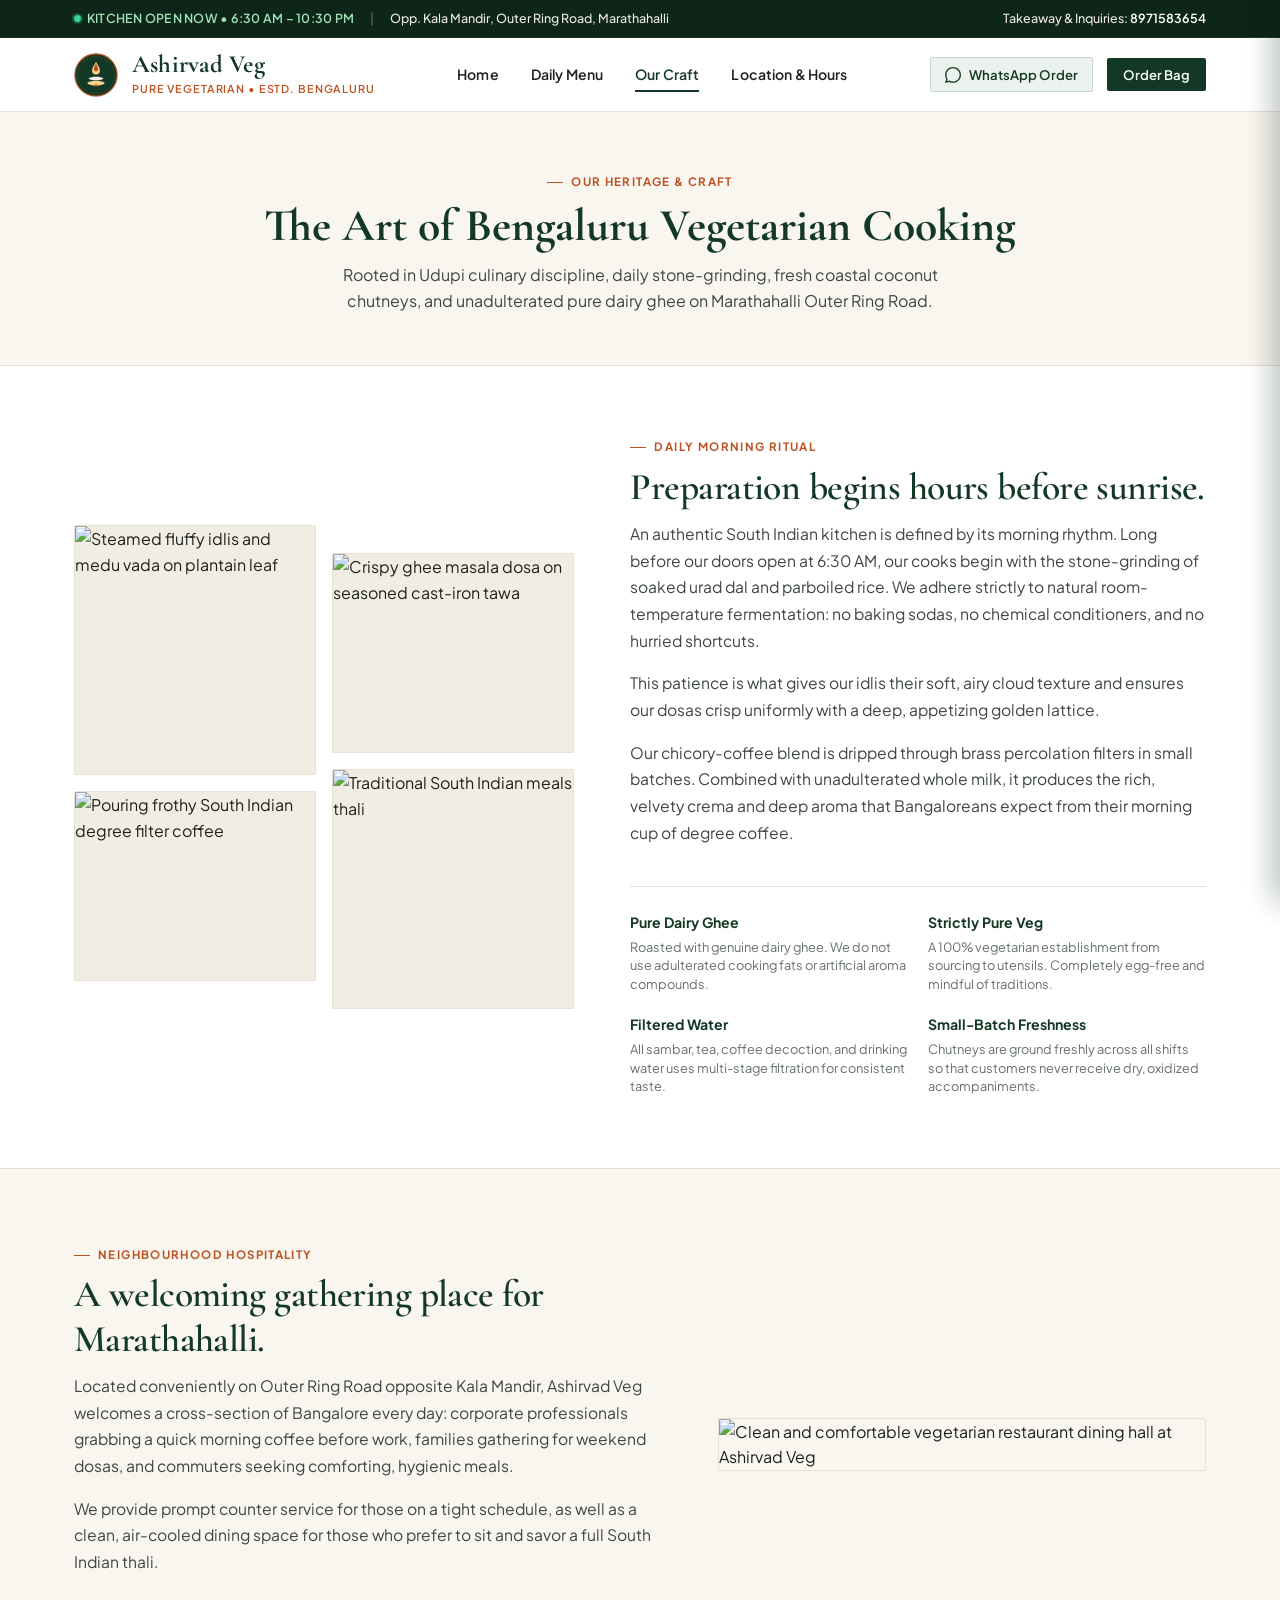
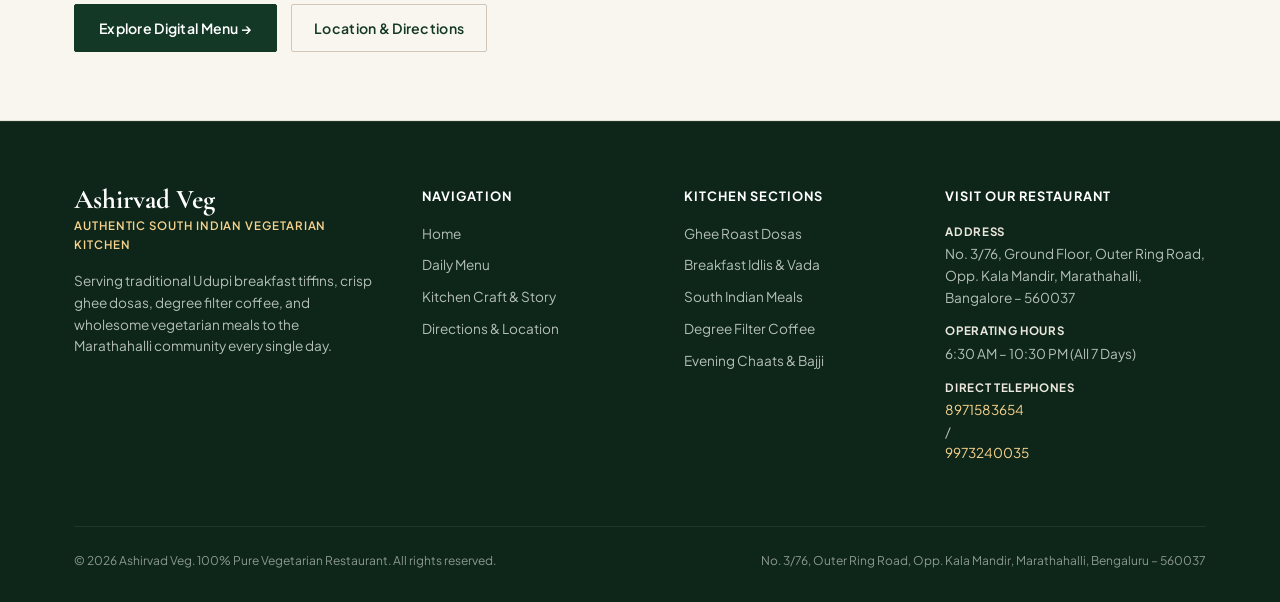
==== commit db4e6cf4: "feat: implement responsive layout, styling, and interactive cart and WhatsApp features" ====
--- a/about.html
+++ b/about.html
@@ -86,7 +86,7 @@
   </header>
 
   <!-- Mobile Navigation Slide Drawer -->
-  <aside class="cart-drawer-panel" id="mobileNavDrawer" style="left: auto; right: -320px; width: 300px;">
+  <aside class="mobile-nav-panel" id="mobileNavDrawer">
     <div class="cart-drawer-head">
       <div>
         <div class="brand-title-text" style="color: #FFFFFF; font-size: 1.35rem;">Ashirvad Veg</div>
--- a/css/style.css
+++ b/css/style.css
@@ -1307,22 +1307,26 @@
 /* --------------------------------------------------------------------------
    Slide-out Order Cart Drawer (Full Order Breakdown & WhatsApp Generation)
    -------------------------------------------------------------------------- */
-.cart-drawer-panel {
+.cart-drawer-panel,
+.mobile-nav-panel {
   position: fixed;
   top: 0;
-  right: -420px;
+  right: 0;
   width: 400px;
+  max-width: 100vw;
   height: 100vh;
   background-color: var(--color-bg-surface);
   box-shadow: var(--shadow-drawer);
   z-index: 1200;
   display: flex;
   flex-direction: column;
-  transition: right 0.28s cubic-bezier(0.2, 0, 0, 1);
-}
-
-.cart-drawer-panel.active {
-  right: 0;
+  transform: translateX(100%);
+  transition: transform 0.28s cubic-bezier(0.2, 0, 0, 1);
+}
+
+.cart-drawer-panel.active,
+.mobile-nav-panel.active {
+  transform: translateX(0);
 }
 
 .cart-drawer-head {
@@ -1490,8 +1494,9 @@
   opacity: 1;
 }
 
-/* Mobile Sticky Cart Pill */
-#mobileCartPill {
+/* Mobile Sticky Cart Pill (Hidden on desktop) */
+#mobileCartPill,
+.mobile-sticky-order-bar {
   display: none;
   position: fixed;
   bottom: 0;
@@ -1505,10 +1510,6 @@
   align-items: center;
   justify-content: space-between;
   cursor: pointer;
-}
-
-#mobileCartPill.visible {
-  display: flex;
 }
 
 .mobile-cart-left {
--- a/css/responsive.css
+++ b/css/responsive.css
@@ -199,16 +199,27 @@
     height: 280px;
   }
 
-  .cart-drawer-panel {
+  .cart-drawer-panel,
+  .mobile-nav-panel {
     width: 100vw;
   }
 
-  .mobile-sticky-order-bar {
-    display: flex;
-  }
-
-  body {
-    padding-bottom: 60px; /* Offset for sticky mobile cart bar */
+  .mobile-sticky-order-bar,
+  #mobileCartPill {
+    display: none;
+  }
+
+  .mobile-sticky-order-bar.visible,
+  #mobileCartPill.visible {
+    display: flex !important;
+  }
+
+  .cart-toast,
+  #cartToast {
+    bottom: 74px;
+    right: 16px;
+    left: 16px;
+    text-align: center;
   }
 
   .footer-top-grid {
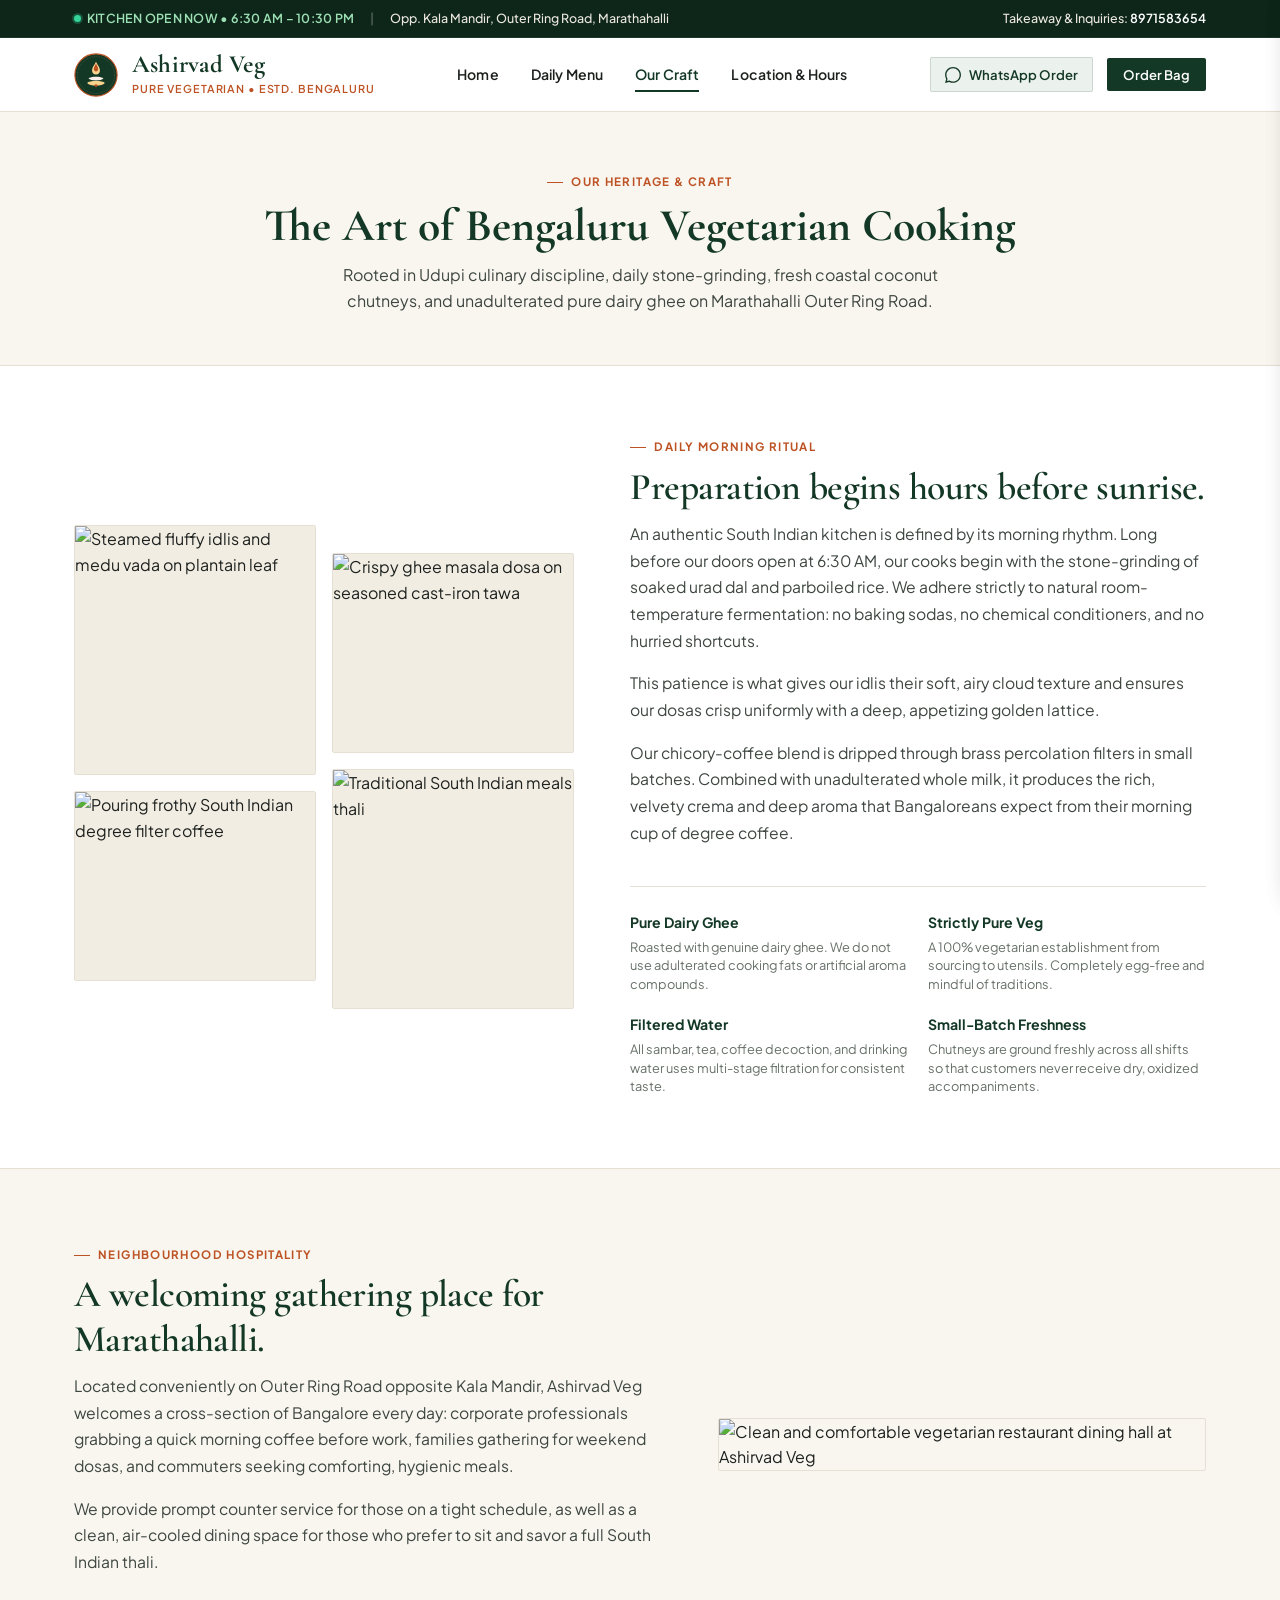
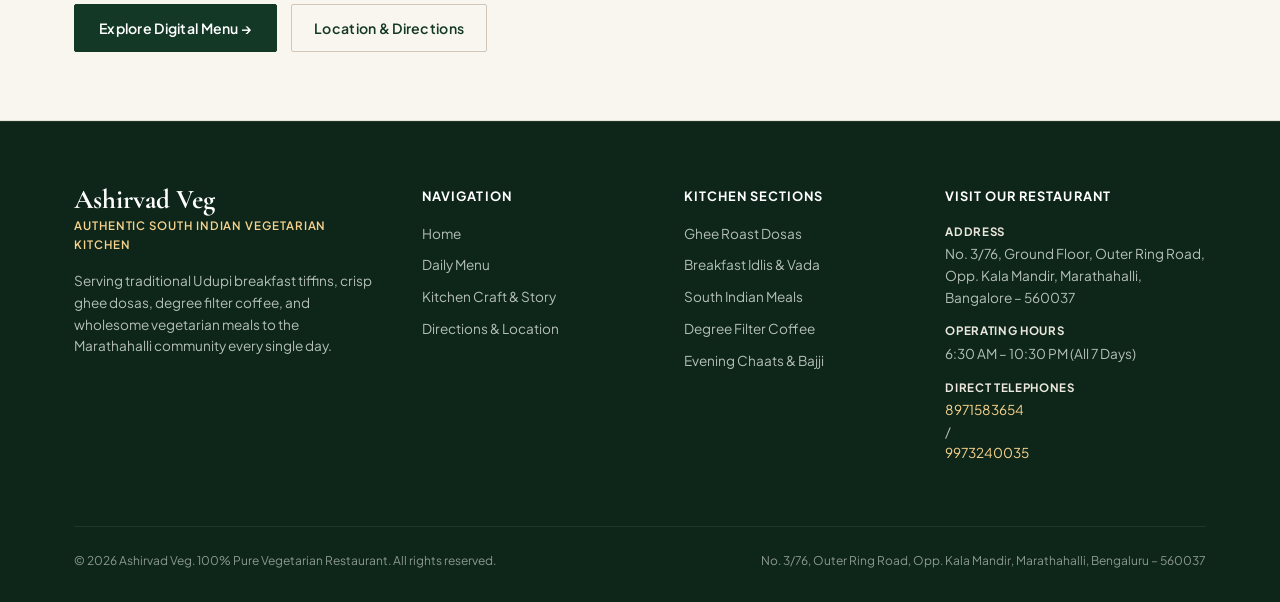
==== commit 90647e72: "feat: implement responsive layout, styling, and cart ordering system" ====
--- a/about.html
+++ b/about.html
@@ -86,7 +86,7 @@
   </header>
 
   <!-- Mobile Navigation Slide Drawer -->
-  <aside class="mobile-nav-panel" id="mobileNavDrawer">
+  <aside class="cart-drawer-panel" id="mobileNavDrawer" style="left: auto; right: -320px; width: 300px;">
     <div class="cart-drawer-head">
       <div>
         <div class="brand-title-text" style="color: #FFFFFF; font-size: 1.35rem;">Ashirvad Veg</div>
--- a/css/style.css
+++ b/css/style.css
@@ -1307,26 +1307,22 @@
 /* --------------------------------------------------------------------------
    Slide-out Order Cart Drawer (Full Order Breakdown & WhatsApp Generation)
    -------------------------------------------------------------------------- */
-.cart-drawer-panel,
-.mobile-nav-panel {
+.cart-drawer-panel {
   position: fixed;
   top: 0;
-  right: 0;
+  right: -420px;
   width: 400px;
-  max-width: 100vw;
   height: 100vh;
   background-color: var(--color-bg-surface);
   box-shadow: var(--shadow-drawer);
   z-index: 1200;
   display: flex;
   flex-direction: column;
-  transform: translateX(100%);
-  transition: transform 0.28s cubic-bezier(0.2, 0, 0, 1);
-}
-
-.cart-drawer-panel.active,
-.mobile-nav-panel.active {
-  transform: translateX(0);
+  transition: right 0.28s cubic-bezier(0.2, 0, 0, 1);
+}
+
+.cart-drawer-panel.active {
+  right: 0;
 }
 
 .cart-drawer-head {
@@ -1494,9 +1490,8 @@
   opacity: 1;
 }
 
-/* Mobile Sticky Cart Pill (Hidden on desktop) */
-#mobileCartPill,
-.mobile-sticky-order-bar {
+/* Mobile Sticky Cart Pill */
+#mobileCartPill {
   display: none;
   position: fixed;
   bottom: 0;
@@ -1510,6 +1505,10 @@
   align-items: center;
   justify-content: space-between;
   cursor: pointer;
+}
+
+#mobileCartPill.visible {
+  display: flex;
 }
 
 .mobile-cart-left {
--- a/css/responsive.css
+++ b/css/responsive.css
@@ -199,27 +199,16 @@
     height: 280px;
   }
 
-  .cart-drawer-panel,
-  .mobile-nav-panel {
+  .cart-drawer-panel {
     width: 100vw;
   }
 
-  .mobile-sticky-order-bar,
-  #mobileCartPill {
-    display: none;
-  }
-
-  .mobile-sticky-order-bar.visible,
-  #mobileCartPill.visible {
-    display: flex !important;
-  }
-
-  .cart-toast,
-  #cartToast {
-    bottom: 74px;
-    right: 16px;
-    left: 16px;
-    text-align: center;
+  .mobile-sticky-order-bar {
+    display: flex;
+  }
+
+  body {
+    padding-bottom: 60px; /* Offset for sticky mobile cart bar */
   }
 
   .footer-top-grid {
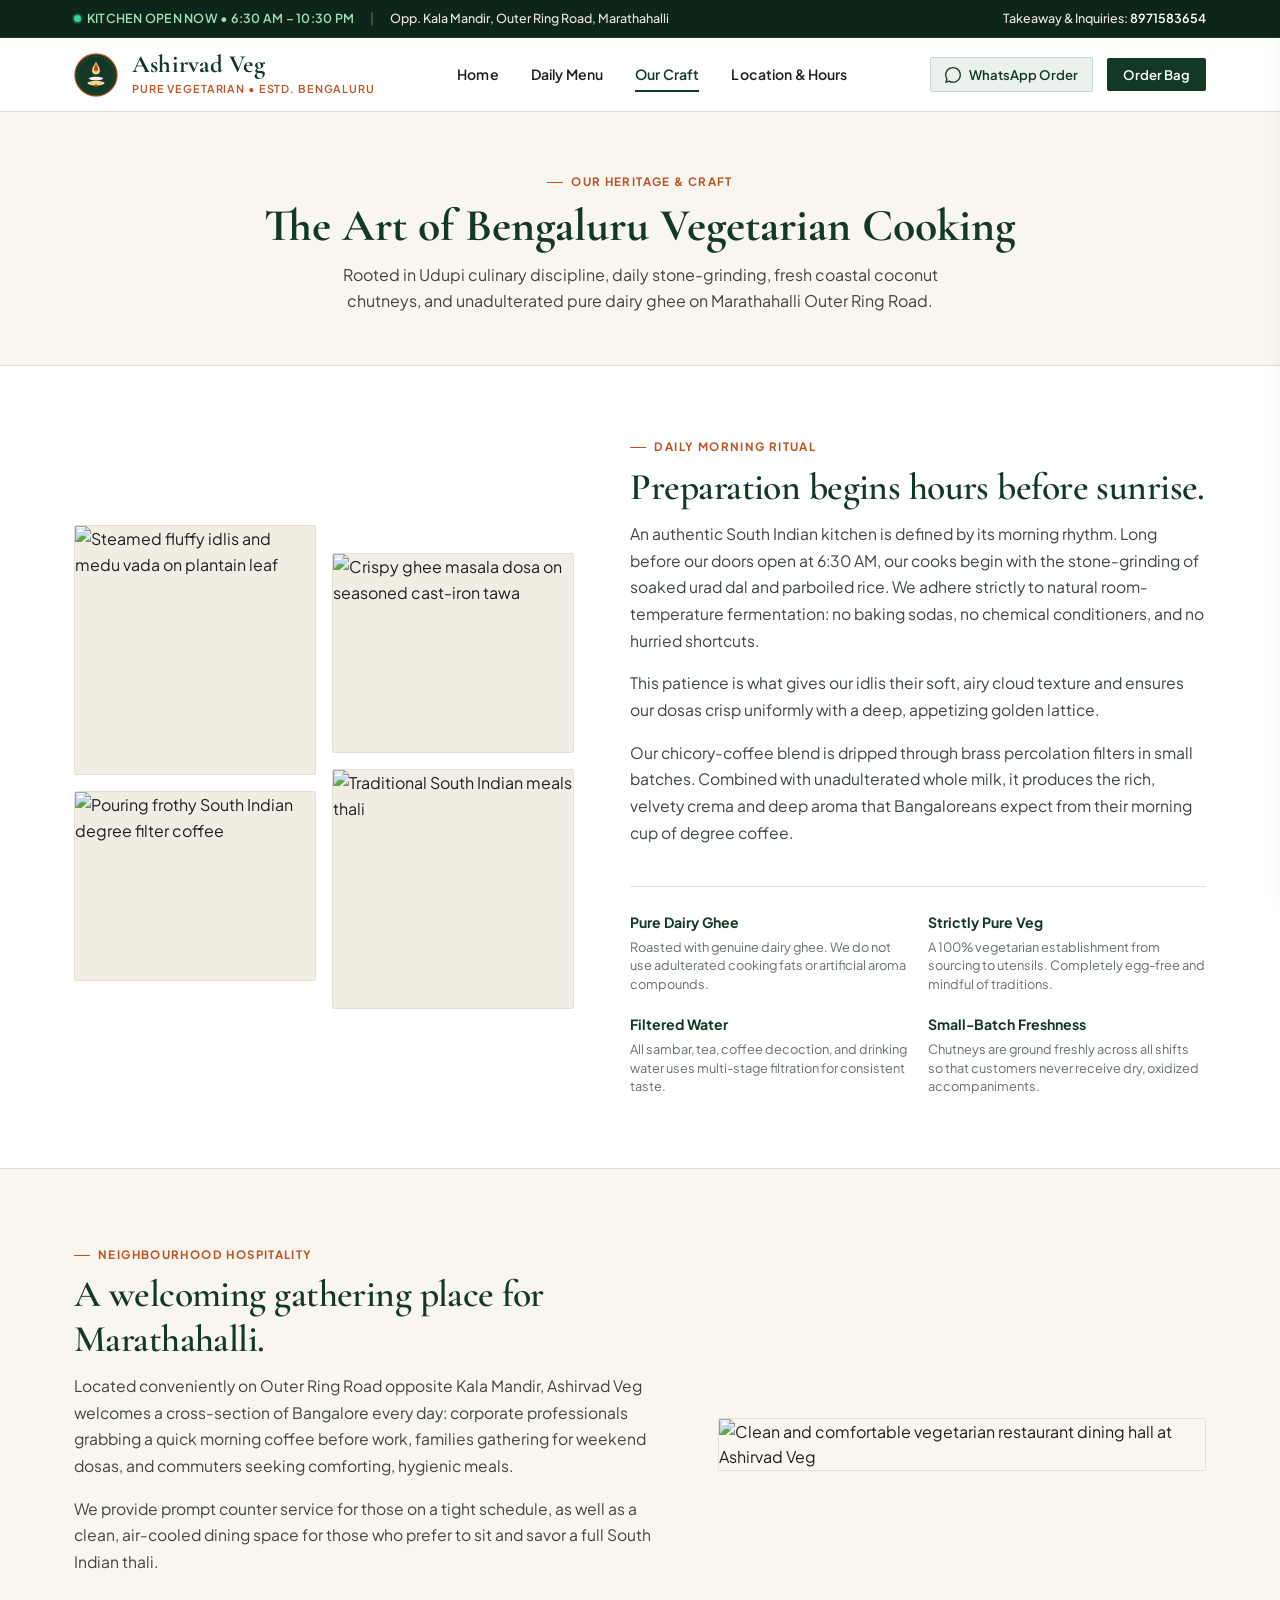
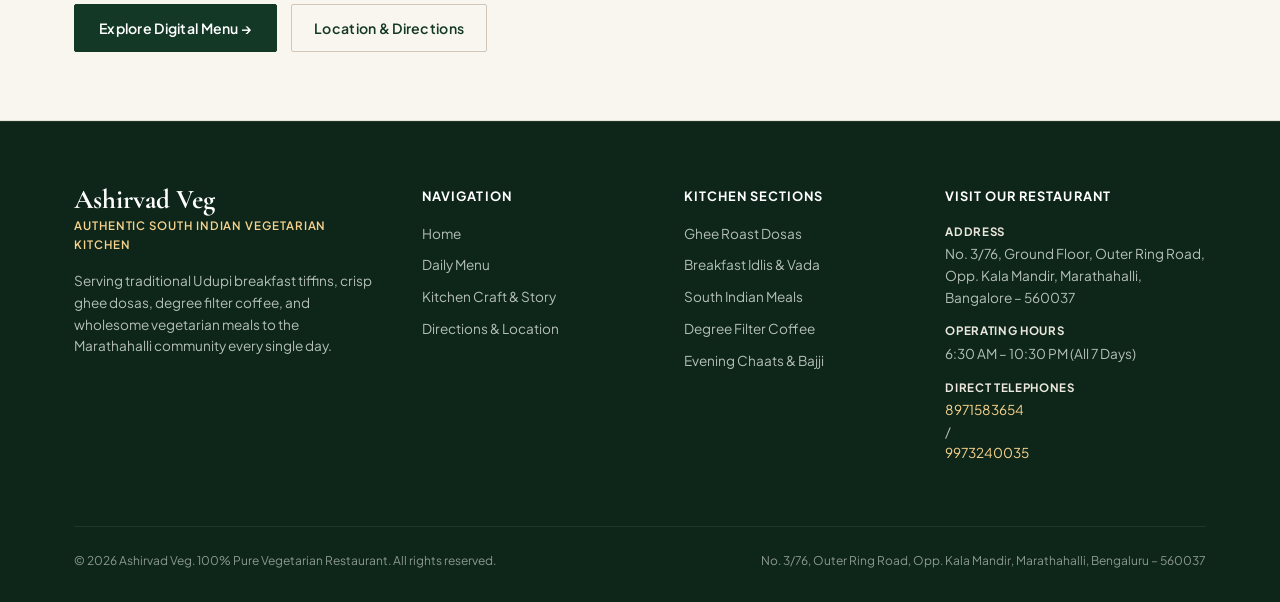
==== commit 6417cc77: "feat: add responsive styles, site pages, and core JavaScript functionality" ====
--- a/about.html
+++ b/about.html
@@ -78,15 +78,18 @@
           <span class="cart-counter-pill cart-badge" style="display: none;">0</span>
         </button>
 
-        <button type="button" class="mobile-nav-toggle" id="mobileMenuOpenBtn" aria-label="Open Navigation Menu">
-          <svg width="24" height="24" viewBox="0 0 24 24" fill="none" stroke="currentColor" stroke-width="2.2"><line x1="3" y1="12" x2="21" y2="12"></line><line x1="3" y1="6" x2="21" y2="6"></line><line x1="3" y1="18" x2="21" y2="18"></line></svg>
+        <button type="button" class="mobile-nav-toggle" id="mobileMenuOpenBtn" aria-label="Open Navigation Menu" aria-expanded="false" aria-controls="mobileNavDrawer">
+          <span class="nav-toggle-icon">
+            <svg class="icon-hamburger" width="24" height="24" viewBox="0 0 24 24" fill="none" stroke="currentColor" stroke-width="2.2" stroke-linecap="round"><line x1="3" y1="6" x2="21" y2="6"></line><line x1="3" y1="12" x2="21" y2="12"></line><line x1="3" y1="18" x2="21" y2="18"></line></svg>
+            <svg class="icon-close" width="24" height="24" viewBox="0 0 24 24" fill="none" stroke="currentColor" stroke-width="2.2" stroke-linecap="round"><line x1="18" y1="6" x2="6" y2="18"></line><line x1="6" y1="6" x2="18" y2="18"></line></svg>
+          </span>
         </button>
       </div>
     </div>
   </header>
 
   <!-- Mobile Navigation Slide Drawer -->
-  <aside class="cart-drawer-panel" id="mobileNavDrawer" style="left: auto; right: -320px; width: 300px;">
+  <aside class="mobile-nav-drawer" id="mobileNavDrawer" aria-label="Mobile Navigation">
     <div class="cart-drawer-head">
       <div>
         <div class="brand-title-text" style="color: #FFFFFF; font-size: 1.35rem;">Ashirvad Veg</div>
@@ -106,7 +109,7 @@
       </div>
     </div>
   </aside>
-  <div class="cart-drawer-overlay" id="navBackdrop"></div>
+  <div class="mobile-nav-scrim" id="navBackdrop"></div>
 
   <!-- Main Content Structure -->
   <main>
--- a/css/style.css
+++ b/css/style.css
@@ -404,8 +404,72 @@
 
 .mobile-nav-toggle {
   display: none;
-  padding: 6px;
-  color: var(--color-brand-primary);
+  align-items: center;
+  justify-content: center;
+  width: 40px;
+  height: 40px;
+  padding: 8px;
+  background-color: transparent;
+  border: 1px solid var(--color-border-hairline);
+  border-radius: var(--radius-xs);
+  color: var(--color-brand-primary);
+  cursor: pointer;
+  z-index: 1310;
+  position: relative;
+  transition: background-color var(--transition-clean), border-color var(--transition-clean), color var(--transition-clean);
+  -webkit-tap-highlight-color: transparent;
+}
+
+.mobile-nav-toggle:hover {
+  background-color: var(--color-bg-subtle);
+  border-color: var(--color-border-medium);
+}
+
+.mobile-nav-toggle.active {
+  background-color: var(--color-brand-primary-soft);
+  color: var(--color-brand-accent);
+  border-color: var(--color-brand-accent);
+}
+
+.nav-toggle-icon {
+  display: flex;
+  align-items: center;
+  justify-content: center;
+  width: 24px;
+  height: 24px;
+  position: relative;
+}
+
+.nav-toggle-icon svg {
+  position: absolute;
+  top: 0;
+  left: 0;
+  width: 24px;
+  height: 24px;
+  transition: transform 0.25s cubic-bezier(0.2, 0, 0, 1), opacity 0.2s ease;
+}
+
+.nav-toggle-icon .icon-hamburger {
+  opacity: 1;
+  transform: rotate(0deg) scale(1);
+}
+
+.nav-toggle-icon .icon-close {
+  opacity: 0;
+  transform: rotate(-90deg) scale(0.6);
+  pointer-events: none;
+}
+
+.mobile-nav-toggle.active .nav-toggle-icon .icon-hamburger {
+  opacity: 0;
+  transform: rotate(90deg) scale(0.6);
+  pointer-events: none;
+}
+
+.mobile-nav-toggle.active .nav-toggle-icon .icon-close {
+  opacity: 1;
+  transform: rotate(0deg) scale(1);
+  pointer-events: auto;
 }
 
 /* --------------------------------------------------------------------------
@@ -1735,6 +1799,95 @@
   color: #8C988F;
 }
 
+/* --------------------------------------------------------------------------
+   Mobile Navigation Drawer & Scrim Backdrop
+   -------------------------------------------------------------------------- */
+.mobile-nav-drawer,
+#mobileNavDrawer {
+  position: fixed;
+  top: 0;
+  right: -340px;
+  width: 300px;
+  max-width: 86vw;
+  height: 100vh;
+  height: 100dvh;
+  background-color: var(--color-bg-surface);
+  box-shadow: -4px 0 28px rgba(13, 38, 25, 0.2);
+  z-index: 1250;
+  display: flex;
+  flex-direction: column;
+  overflow-y: auto;
+  -webkit-overflow-scrolling: touch;
+  transition: right 0.28s cubic-bezier(0.2, 0, 0, 1);
+  pointer-events: none;
+  visibility: hidden;
+}
+
+.mobile-nav-drawer.active,
+#mobileNavDrawer.active {
+  right: 0 !important;
+  pointer-events: auto;
+  visibility: visible;
+}
+
+.mobile-nav-scrim,
+#navBackdrop {
+  position: fixed;
+  top: 0;
+  left: 0;
+  right: 0;
+  bottom: 0;
+  background-color: rgba(13, 38, 25, 0.52);
+  backdrop-filter: blur(2px);
+  -webkit-backdrop-filter: blur(2px);
+  z-index: 1200;
+  opacity: 0;
+  visibility: hidden;
+  transition: opacity 0.28s ease, visibility 0.28s ease;
+  pointer-events: none;
+}
+
+.mobile-nav-scrim.active,
+#navBackdrop.active {
+  opacity: 1;
+  visibility: visible;
+  pointer-events: auto;
+}
+
+/* Prevent background scrolling when mobile menu is open */
+body.mobile-nav-open {
+  overflow: hidden !important;
+  touch-action: none;
+}
+
+body.mobile-nav-open .site-header {
+  z-index: 1300 !important;
+}
+
+/* Scroll Margins for anchor links */
+#daily-menu-section,
+#our-craft-section,
+#location-hours-section {
+  scroll-margin-top: calc(var(--header-height) + 16px);
+}
+
+.mobile-nav-link {
+  font-size: 1rem;
+  font-weight: 600;
+  color: var(--color-text-main);
+  padding: 8px 0;
+  display: block;
+  border-bottom: 1px solid rgba(0, 0, 0, 0.05);
+  transition: color var(--transition-clean), padding-left var(--transition-clean);
+}
+
+.mobile-nav-link:hover,
+.mobile-nav-link:active,
+.mobile-nav-link.active {
+  color: var(--color-brand-primary);
+  padding-left: 6px;
+}
+
 /* Toast Notification */
 .app-toast {
   position: fixed;
--- a/css/responsive.css
+++ b/css/responsive.css
@@ -203,6 +203,12 @@
     width: 100vw;
   }
 
+  .mobile-nav-drawer,
+  #mobileNavDrawer {
+    width: 290px;
+    max-width: 86vw;
+  }
+
   .mobile-sticky-order-bar {
     display: flex;
   }
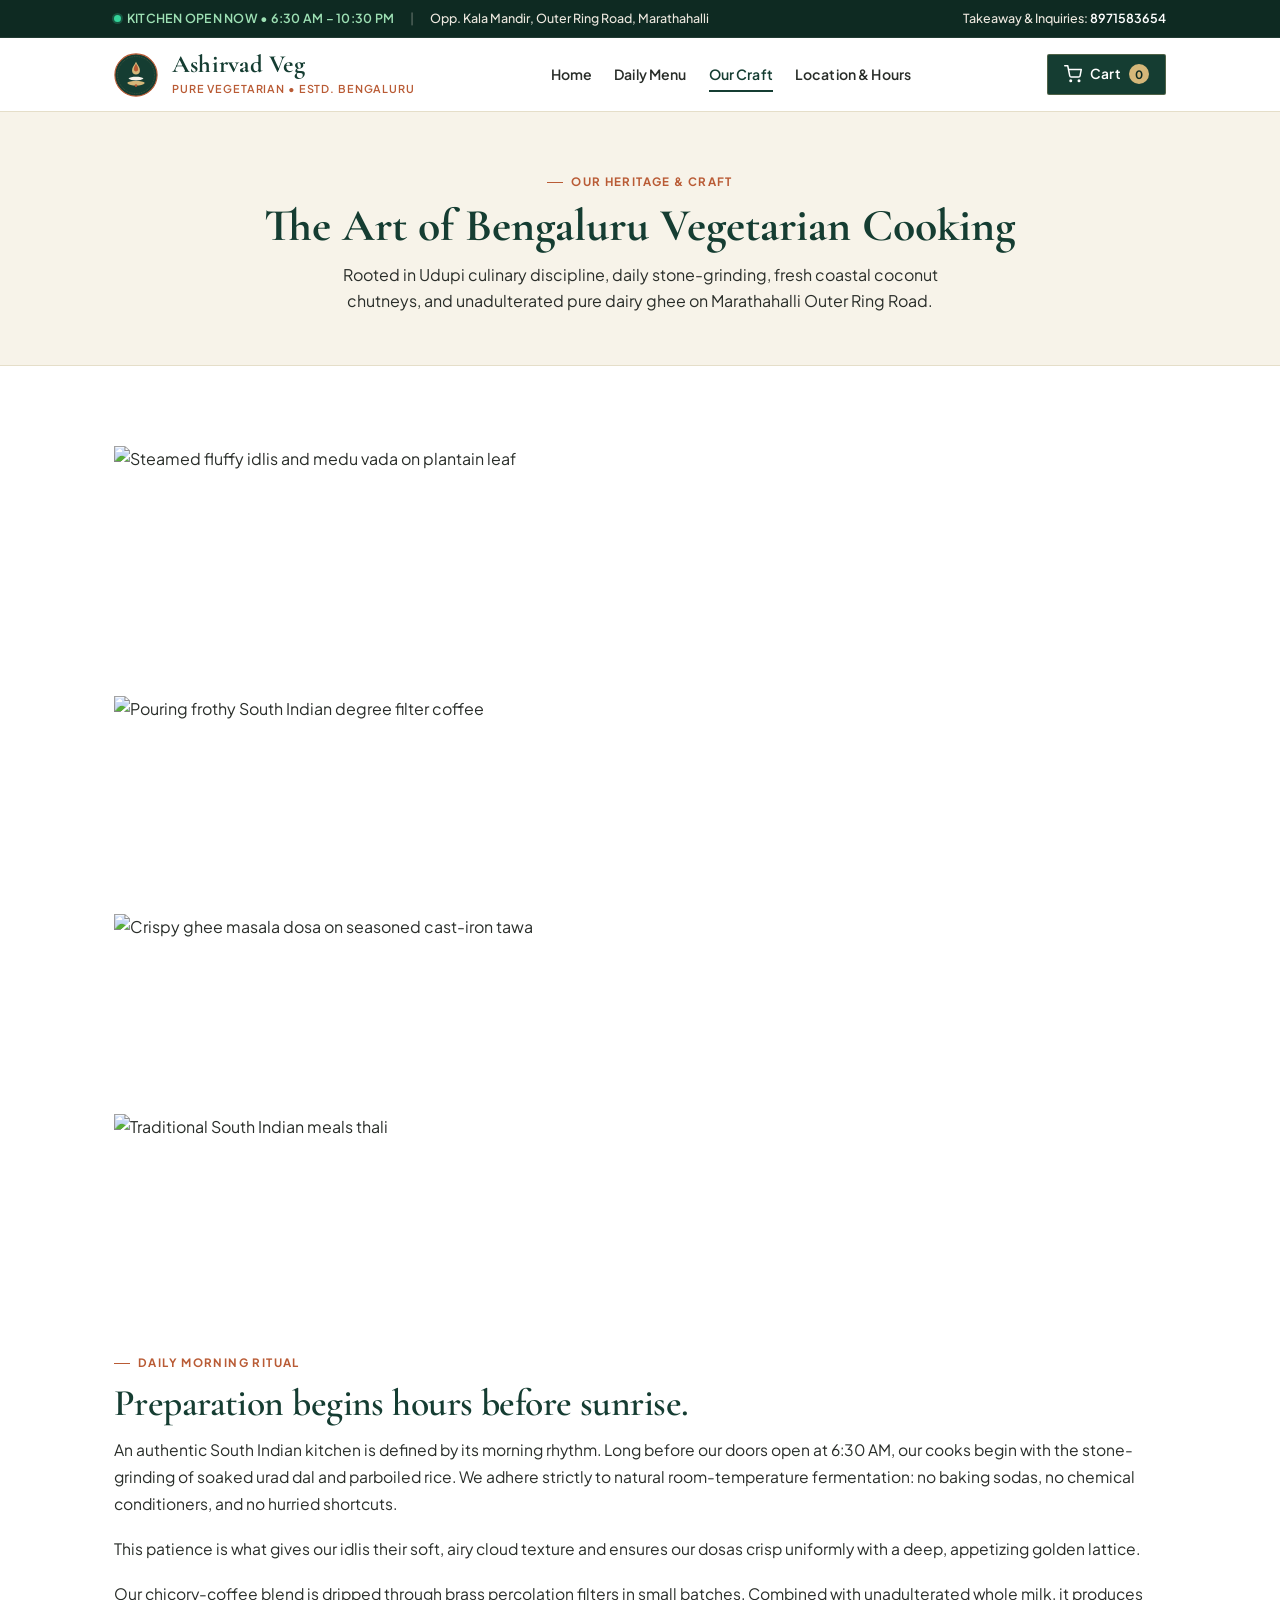
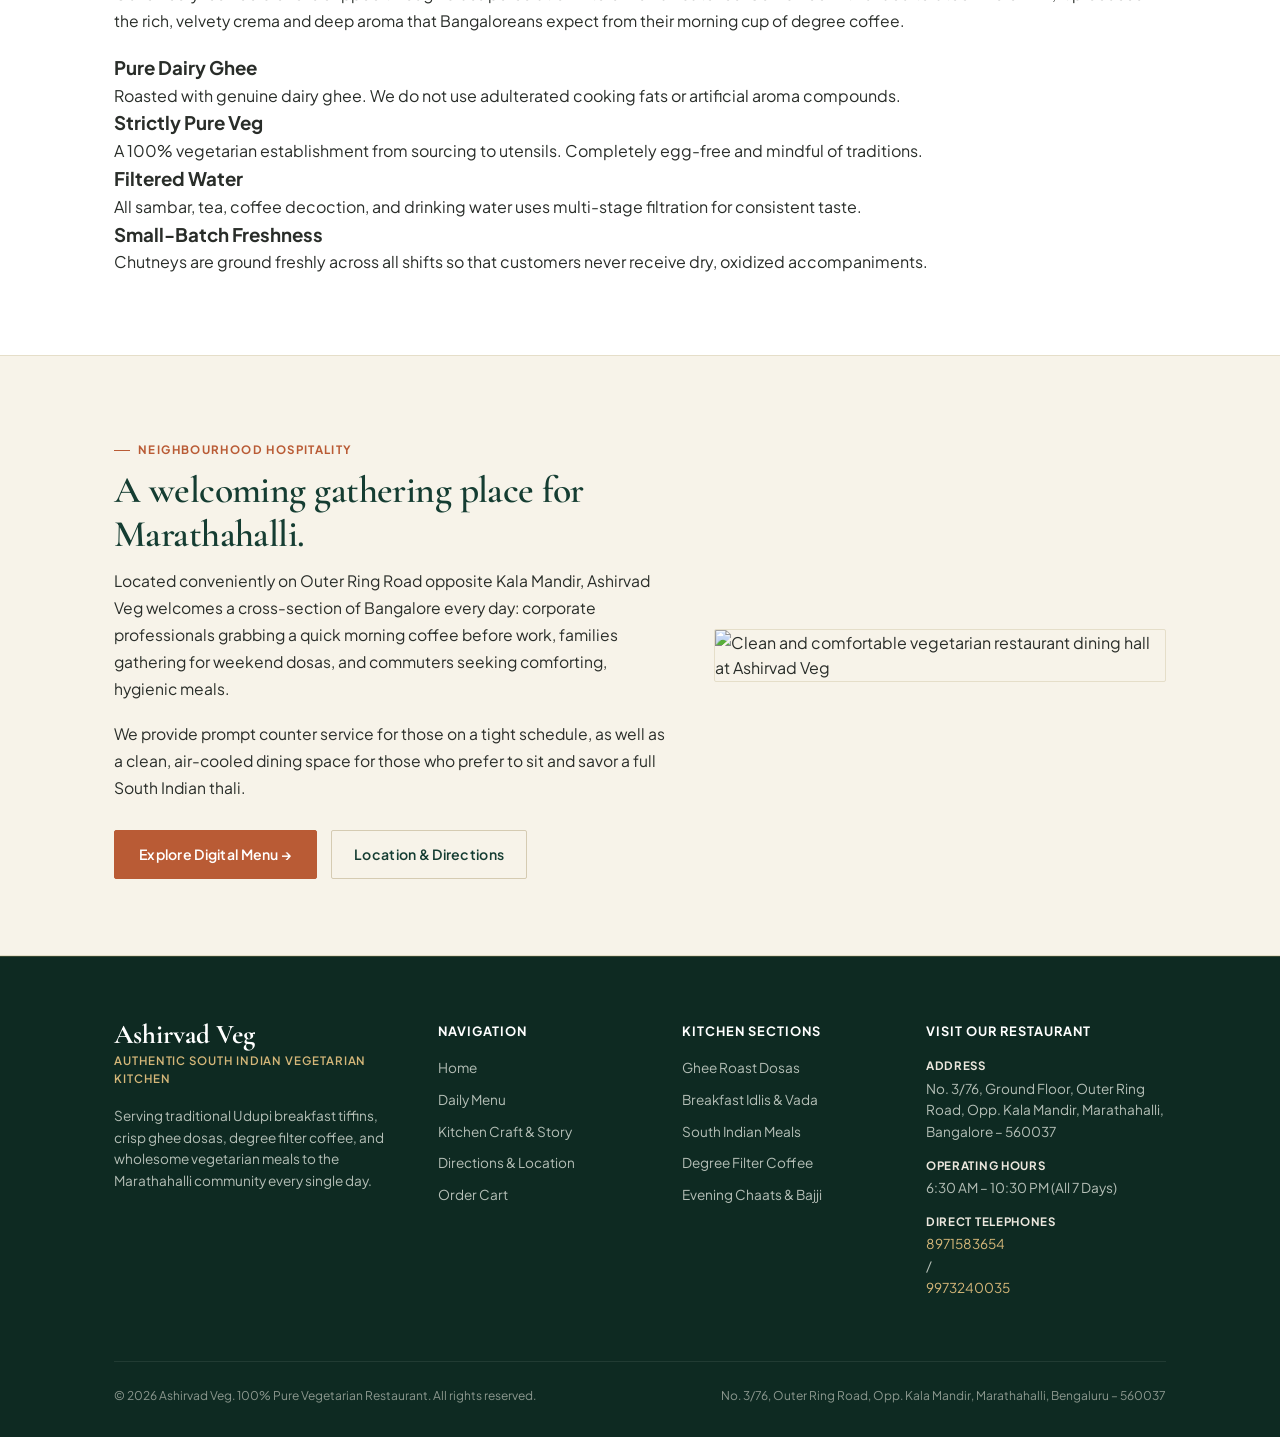
==== commit 1a940b51: "feat: implement cart, checkout pages, and modular JS architecture" ====
--- a/about.html
+++ b/about.html
@@ -43,13 +43,13 @@
       <a href="index.html" class="brand-identity" aria-label="Ashirvad Veg Home">
         <!-- Bespoke Brass & Forest Crest Emblem -->
         <svg class="brand-crest" viewBox="0 0 100 100" fill="none" xmlns="http://www.w3.org/2000/svg">
-          <circle cx="50" cy="50" r="48" fill="#143826" stroke="#BD5324" stroke-width="2.5"/>
-          <circle cx="50" cy="50" r="42" stroke="rgba(248, 211, 141, 0.4)" stroke-width="1" stroke-dasharray="2 2"/>
-          <path d="M50 20C46 28 41 33 41 40C41 45.5 45 49 50 49C55 49 59 45.5 59 40C59 33 54 28 50 20Z" fill="#F8D38D"/>
-          <path d="M50 24C48 29 45 32 45 37C45 40 47.5 42 50 42C52.5 42 55 40 55 37C55 32 52 29 50 24Z" fill="#BD5324"/>
-          <path d="M30 68C36 76 64 76 70 68C66 62 34 62 30 68Z" fill="#F8D38D"/>
-          <path d="M33 58C38 64 62 64 67 58C63 53 37 53 33 58Z" fill="#FAF0EB"/>
-          <circle cx="50" cy="74" r="3" fill="#BD5324"/>
+          <circle cx="50" cy="50" r="48" fill="#153D32" stroke="#B95B35" stroke-width="2.5"/>
+          <circle cx="50" cy="50" r="42" stroke="rgba(213, 183, 121, 0.4)" stroke-width="1" stroke-dasharray="2 2"/>
+          <path d="M50 20C46 28 41 33 41 40C41 45.5 45 49 50 49C55 49 59 45.5 59 40C59 33 54 28 50 20Z" fill="#D5B779"/>
+          <path d="M50 24C48 29 45 32 45 37C45 40 47.5 42 50 42C52.5 42 55 40 55 37C55 32 52 29 50 24Z" fill="#B95B35"/>
+          <path d="M30 68C36 76 64 76 70 68C66 62 34 62 30 68Z" fill="#D5B779"/>
+          <path d="M33 58C38 64 62 64 67 58C63 53 37 53 33 58Z" fill="#F7F3E9"/>
+          <circle cx="50" cy="74" r="3" fill="#B95B35"/>
         </svg>
 
         <div class="brand-meta">
@@ -63,21 +63,23 @@
         <a href="index.html" class="nav-anchor">Home</a>
         <a href="menu.html" class="nav-anchor">Daily Menu</a>
         <a href="about.html" class="nav-anchor active">Our Craft</a>
-        <a href="contact.html" class="nav-anchor">Location & Hours</a>
+        <a href="contact.html" class="nav-anchor">Location &amp; Hours</a>
       </nav>
 
       <!-- Header Action Controls -->
       <div class="header-actions">
-        <button type="button" class="btn-header-whatsapp" onclick="window.whatsAppOrder.handleOrderSubmit()" aria-label="Order on WhatsApp">
-          <svg width="16" height="16" viewBox="0 0 24 24" fill="currentColor"><path d="M.057 24l1.687-6.163c-1.041-1.804-1.588-3.849-1.587-5.946.003-6.556 5.338-11.891 11.893-11.891 3.181.001 6.167 1.24 8.413 3.488 2.245 2.248 3.481 5.236 3.48 8.414-.003 6.557-5.338 11.892-11.893 11.892-1.99-.001-3.951-.5-5.688-1.448l-6.305 1.654zm6.597-3.807c1.676.995 3.276 1.591 5.392 1.592 5.448 0 9.886-4.434 9.889-9.885.002-5.462-4.415-9.89-9.881-9.892-5.452 0-9.887 4.434-9.889 9.884-.001 2.225.651 3.891 1.746 5.634l-.999 3.648 3.742-.981z"/></svg>
-          <span>WhatsApp Order</span>
-        </button>
-
-        <button type="button" class="btn-cart-trigger cart-drawer-trigger" aria-label="View Order Bag">
-          <span>Order Bag</span>
-          <span class="cart-counter-pill cart-badge" style="display: none;">0</span>
-        </button>
-
+        <!-- Single Cart Entry Point -->
+        <a href="cart.html" class="btn-header-cart" id="headerCartBtn" aria-label="View Shopping Cart">
+          <svg class="cart-icon" width="18" height="18" viewBox="0 0 24 24" fill="none" stroke="currentColor" stroke-width="2" stroke-linecap="round" stroke-linejoin="round">
+            <circle cx="9" cy="21" r="1"></circle>
+            <circle cx="20" cy="21" r="1"></circle>
+            <path d="M1 1h4l2.68 13.39a2 2 0 0 0 2 1.61h9.72a2 2 0 0 0 2-1.61L23 6H6"></path>
+          </svg>
+          <span class="cart-label">Cart</span>
+          <span class="cart-badge" id="headerCartBadge">0</span>
+        </a>
+
+        <!-- Mobile Menu Toggle Button -->
         <button type="button" class="mobile-nav-toggle" id="mobileMenuOpenBtn" aria-label="Open Navigation Menu" aria-expanded="false" aria-controls="mobileNavDrawer">
           <span class="nav-toggle-icon">
             <svg class="icon-hamburger" width="24" height="24" viewBox="0 0 24 24" fill="none" stroke="currentColor" stroke-width="2.2" stroke-linecap="round"><line x1="3" y1="6" x2="21" y2="6"></line><line x1="3" y1="12" x2="21" y2="12"></line><line x1="3" y1="18" x2="21" y2="18"></line></svg>
@@ -93,7 +95,7 @@
     <div class="cart-drawer-head">
       <div>
         <div class="brand-title-text" style="color: #FFFFFF; font-size: 1.35rem;">Ashirvad Veg</div>
-        <div style="font-size: 0.68rem; color: #F8D38D; text-transform: uppercase; letter-spacing: 0.06em;">Marathahalli, Bengaluru</div>
+        <div style="font-size: 0.68rem; color: #D5B779; text-transform: uppercase; letter-spacing: 0.06em;">Marathahalli, Bengaluru</div>
       </div>
       <button type="button" class="cart-close-trigger" id="closeNavDrawer" aria-label="Close navigation">✕</button>
     </div>
@@ -102,10 +104,12 @@
       <a href="menu.html" class="mobile-nav-link" style="font-size: 1rem; font-weight: 600;">Daily Kitchen Menu</a>
       <a href="about.html" class="mobile-nav-link" style="font-size: 1rem; font-weight: 700; color: var(--color-brand-primary);">Our Craft & Heritage</a>
       <a href="contact.html" class="mobile-nav-link" style="font-size: 1rem; font-weight: 600;">Location & Opening Hours</a>
+      <a href="cart.html" class="mobile-nav-link" style="font-size: 1rem; font-weight: 600;">
+        Cart <span class="cart-badge" style="background: var(--color-brand-brass); color: var(--color-brand-primary-dark); font-size: 0.72rem; border-radius: 10px; padding: 1px 7px; margin-left: 6px;">0</span>
+      </a>
 
       <div style="margin-top: 24px; padding-top: 20px; border-top: 1px solid var(--color-border-hairline); display: flex; flex-direction: column; gap: 12px;">
         <a href="tel:8971583654" class="btn-secondary-outline" style="text-align: center;">Call: 8971583654</a>
-        <button type="button" class="btn-accent-whatsapp" onclick="window.whatsAppOrder.handleOrderSubmit()" style="text-align: center;">Order on WhatsApp</button>
       </div>
     </div>
   </aside>
@@ -202,101 +206,23 @@
         </div>
 
         <div style="border-radius: var(--radius-xs); overflow: hidden; border: 1px solid var(--color-border-hairline);">
-          <img src="https://images.unsplash.com/photo-1517248135467-4c7edcad34c4?auto=format&fit=crop&w=800&q=85" alt="Clean and comfortable vegetarian restaurant dining hall at Ashirvad Veg">
+          <img src="https://images.unsplash.com/photo-1517248135467-4c7edcad34c4?auto=format&fit=crop&w=800&q=85" alt="Clean and comfortable vegetarian restaurant dining hall at Ashirvad Veg" loading="lazy">
         </div>
       </div>
     </section>
 
   </main>
 
-  <!-- Slide-out Cart Drawer -->
-  <aside class="cart-drawer-panel" id="cartDrawer" role="dialog" aria-labelledby="cartDrawerTitle" aria-modal="true">
-    <div class="cart-drawer-head">
-      <div>
-        <h3 class="cart-head-title" id="cartDrawerTitle">Your Order Bag</h3>
-        <span class="cart-head-sub" id="cartTotalItemsCount">0 items</span>
-      </div>
-      <button type="button" class="cart-close-trigger" id="closeCartDrawer" aria-label="Close Order Drawer">✕</button>
-    </div>
-
-    <!-- Empty State -->
-    <div class="cart-empty-panel" id="cartEmptyState">
-      <svg width="48" height="48" viewBox="0 0 24 24" fill="none" stroke="currentColor" stroke-width="1.5"><circle cx="9" cy="21" r="1"></circle><circle cx="20" cy="21" r="1"></circle><path d="M1 1h4l2.68 13.39a2 2 0 0 0 2 1.61h9.72a2 2 0 0 0 2-1.61L23 6H6"></path></svg>
-      <h4 class="cart-empty-title">Your order bag is empty</h4>
-      <p class="cart-empty-msg">Browse through our menu dishes and select '+ Add' to build your WhatsApp order.</p>
-    </div>
-
-    <!-- Items List -->
-    <div class="cart-drawer-items" id="cartDrawerItems"></div>
-
-    <!-- Drawer Footer -->
-    <div class="cart-drawer-footer" id="cartDrawerFooter" style="display: none;">
-      <!-- Order Type Selector -->
-      <div class="cart-input-group">
-        <label for="orderTypeSelect" class="cart-input-label">Order Type</label>
-        <select id="orderTypeSelect" class="cart-select">
-          <option value="takeaway">Takeaway Parcel (Self Pickup)</option>
-          <option value="dinein">Dine-In Pre-order</option>
-          <option value="delivery">Home / Office Delivery</option>
-        </select>
-      </div>
-
-      <div style="display: grid; grid-template-columns: 1fr 1fr; gap: 8px;" class="cart-input-group">
-        <div>
-          <label for="customerNameInput" class="cart-input-label">Your Name</label>
-          <input type="text" id="customerNameInput" class="cart-input" placeholder="e.g. Ramesh">
-        </div>
-        <div>
-          <label for="customerPhoneInput" class="cart-input-label">Phone Number</label>
-          <input type="tel" id="customerPhoneInput" class="cart-input" placeholder="e.g. 9876543210">
-        </div>
-      </div>
-
-      <div class="cart-input-group" id="deliveryAddressGroup" style="display: none;">
-        <label for="deliveryAddressInput" class="cart-input-label">Delivery Address in Marathahalli Area</label>
-        <textarea id="deliveryAddressInput" class="cart-input" rows="2" placeholder="Building, Flat, Street, Landmark..."></textarea>
-      </div>
-
-      <div class="cart-input-group">
-        <label for="specialNotesInput" class="cart-input-label">Kitchen Notes (Optional)</label>
-        <input type="text" id="specialNotesInput" class="cart-input" placeholder="e.g. Extra spicy sambar, Less sugar in coffee">
-      </div>
-
-      <div class="cart-summary-line">
-        <span>Item Subtotal</span>
-        <span id="cartSubtotalPrice">₹0</span>
-      </div>
-      <div class="cart-summary-line" style="font-size: 0.78rem; color: var(--color-text-muted);">
-        <span>Packaging / Delivery</span>
-        <span>As applicable</span>
-      </div>
-      <div class="cart-summary-line total">
-        <span>Estimated Total</span>
-        <span id="cartDrawerTotalPrice" style="color: var(--color-brand-accent);">₹0</span>
-      </div>
-
-      <button type="button" class="btn-accent-whatsapp" id="sendWhatsAppOrderBtn" style="width: 100%; margin-top: 14px; padding: 14px; font-size: 0.95rem;">
-        <svg width="20" height="20" viewBox="0 0 24 24" fill="currentColor"><path d="M.057 24l1.687-6.163c-1.041-1.804-1.588-3.849-1.587-5.946.003-6.556 5.338-11.891 11.893-11.891 3.181.001 6.167 1.24 8.413 3.488 2.245 2.248 3.481 5.236 3.48 8.414-.003 6.557-5.338 11.892-11.893 11.892-1.99-.001-3.951-.5-5.688-1.448l-6.305 1.654zm6.597-3.807c1.676.995 3.276 1.591 5.392 1.592 5.448 0 9.886-4.434 9.889-9.885.002-5.462-4.415-9.89-9.881-9.892-5.452 0-9.887 4.434-9.889 9.884-.001 2.225.651 3.891 1.746 5.634l-.999 3.648 3.742-.981z"/></svg>
-        <span>Send Order on WhatsApp &rarr;</span>
-      </button>
-
-      <div style="text-align: center; margin-top: 10px;">
-        <button type="button" id="clearCartBtn" style="font-size: 0.75rem; color: var(--color-text-muted); text-decoration: underline;">Clear order bag</button>
-      </div>
-    </div>
-  </aside>
-  <div class="cart-drawer-overlay" id="cartOverlay"></div>
-
   <!-- Mobile Sticky Bottom Cart -->
-  <div class="mobile-sticky-order-bar cart-drawer-trigger" id="mobileCartPill">
+  <a href="cart.html" class="mobile-sticky-order-bar" id="mobileCartPill" aria-label="View Shopping Cart">
     <div class="mobile-cart-left">
       <span class="mobile-cart-sum">₹0</span>
       <span class="mobile-cart-items-count">0 items</span>
     </div>
     <div class="mobile-cart-action">
-      <span>View Order Bag &rarr;</span>
-    </div>
-  </div>
+      <span>View Cart &rarr;</span>
+    </div>
+  </a>
 
   <!-- Site Footer -->
   <footer class="site-footer">
@@ -317,6 +243,7 @@
             <a href="menu.html" class="footer-link">Daily Menu</a>
             <a href="about.html" class="footer-link">Kitchen Craft & Story</a>
             <a href="contact.html" class="footer-link">Directions & Location</a>
+            <a href="cart.html" class="footer-link">Order Cart</a>
           </div>
         </div>
 
@@ -343,7 +270,7 @@
           </div>
           <div class="footer-contact-item">
             <strong>Direct Telephones</strong>
-            <a href="tel:8971583654" style="color: #F8D38D;">8971583654</a> / <a href="tel:9973240035" style="color: #F8D38D;">9973240035</a>
+            <a href="tel:8971583654" style="color: #D5B779;">8971583654</a> / <a href="tel:9973240035" style="color: #D5B779;">9973240035</a>
           </div>
         </div>
       </div>
--- a/css/style.css
+++ b/css/style.css
@@ -8,33 +8,36 @@
 @import url('https://fonts.googleapis.com/css2?family=Cormorant+Garamond:ital,wght@0,500;0,600;0,700;1,400;1,600&family=Plus+Jakarta+Sans:wght@400;500;600;700&display=swap');
 
 :root {
-  /* Brand Core Palette */
-  --color-brand-primary: #143826;        /* Deep Mysore Forest Green */
-  --color-brand-primary-dark: #0D2619;   /* Darkest Forest Shade */
-  --color-brand-primary-light: #1E4E36;  /* Forest Accent */
-  --color-brand-primary-soft: #EBF2ED;   /* Pale Green Tint for Badges */
-
-  --color-brand-accent: #BD5324;         /* Authentic Roasted Terracotta / Saffron */
-  --color-brand-accent-hover: #A3441B;   /* Deep Terracotta Hover */
-  --color-brand-accent-soft: #FAF0EB;    /* Terracotta Tint */
+  /* Brand Core Palette — Exact Client Specification */
+  --color-brand-primary: #153D32;        /* Deep Bottle Green: Brand identity, navigation, footer, important headings */
+  --color-brand-primary-dark: #0E2A22;   /* Deepest Bottle Green (Footer, Topbar) */
+  --color-brand-primary-light: #1C4E40;  /* Medium Bottle Green Accent (Hover, Focus) */
+  --color-brand-primary-soft: #E5ECE9;   /* Soft Bottle Green Tint */
+
+  --color-brand-accent: #B95B35;         /* Terracotta: Primary action buttons & key highlights */
+  --color-brand-accent-hover: #A04A27;   /* Deep Terracotta Hover */
+  --color-brand-accent-soft: #F9EBE5;    /* Soft Terracotta Tint */
+
+  --color-brand-brass: #D5B779;          /* Muted Brass: Subtle decorative accents ONLY */
+  --color-brand-brass-soft: #FAF4E8;     /* Subtle Muted Brass Tint */
 
   /* Neutral & Background Hierarchy */
-  --color-bg-base: #F9F6F0;             /* Warm Natural Ivory Parchment */
+  --color-bg-base: #F7F3E9;             /* Warm Ivory — Primary page background */
   --color-bg-surface: #FFFFFF;          /* Pure Crisp White for Content Panels */
-  --color-bg-subtle: #F2EDE3;           /* Soft Warm Stone for Insets */
-  --color-bg-contrast: #143826;         /* Grounded Dark Green for Footers & Ribbons */
+  --color-bg-subtle: #EFE9D9;           /* Soft Warm Beige Stone */
+  --color-bg-contrast: #153D32;         /* Deep Bottle Green for Footers & Key Ribbons */
 
   /* Typographic Contrast */
-  --color-text-main: #1D211E;           /* Deep Charcoal Ink (High Contrast) */
-  --color-text-body: #3E4640;           /* Balanced Body Charcoal */
-  --color-text-muted: #667068;          /* Olive-Grey for Metadata & Captions */
-  --color-text-light: #8E9890;          /* Subtle Annotation Grey */
+  --color-text-main: #292D29;           /* Charcoal */
+  --color-text-body: #292D29;           /* Charcoal — Readable Body text */
+  --color-text-muted: #595E59;          /* Balanced Muted Charcoal for Metadata & Captions */
+  --color-text-light: #7E847E;          /* Subtle Annotation Charcoal */
   --color-text-inverse: #FFFFFF;        /* Crisp White for Dark Surfaces */
 
-  /* Architectural Hairlines */
-  --color-border-hairline: #E6DFD4;     /* Crisp Neutral Hairline */
-  --color-border-medium: #D1C7B8;       /* Subtle Defining Border */
-  --color-border-dark: #143826;         /* Solid Brand Divider */
+  /* Architectural Hairlines & Separators (Soft Warm Beige) */
+  --color-border-hairline: #E5DEC9;     /* Soft Warm Beige Hairline */
+  --color-border-medium: #D5CBB2;       /* Soft Warm Beige Defining Border */
+  --color-border-dark: #153D32;         /* Deep Bottle Green Divider */
 
   /* FSSAI Standard Pure Vegetarian Indicator */
   --color-veg-indicator: #0F823B;
@@ -49,9 +52,9 @@
   --radius-md: 6px;
 
   /* Restrained Shadows (Natural Light, No Heavy Glows) */
-  --shadow-card: 0 1px 3px rgba(20, 56, 38, 0.05);
-  --shadow-hover: 0 4px 12px rgba(20, 56, 38, 0.08);
-  --shadow-drawer: -6px 0 28px rgba(13, 38, 25, 0.16);
+  --shadow-card: 0 1px 3px rgba(41, 45, 41, 0.05);
+  --shadow-hover: 0 4px 12px rgba(41, 45, 41, 0.08);
+  --shadow-drawer: -6px 0 28px rgba(21, 61, 50, 0.18);
 
   /* Layout Metrics */
   --header-height: 74px;
@@ -76,6 +79,7 @@
   scroll-behavior: smooth;
   -webkit-font-smoothing: antialiased;
   -moz-osx-font-smoothing: grayscale;
+  overflow-x: hidden;
 }
 
 body {
@@ -84,8 +88,11 @@
   color: var(--color-text-main);
   line-height: 1.6;
   min-height: 100vh;
+  min-height: 100dvh;
   display: flex;
   flex-direction: column;
+  overflow-x: hidden;
+  width: 100%;
 }
 
 img {
@@ -245,7 +252,7 @@
 }
 
 .top-phone-link:hover {
-  color: #F8D38D;
+  color: var(--color-brand-brass);
 }
 
 /* --------------------------------------------------------------------------
@@ -348,58 +355,63 @@
 .header-actions {
   display: flex;
   align-items: center;
-  gap: 14px;
-}
-
-.btn-header-whatsapp {
-  display: inline-flex;
-  align-items: center;
-  gap: 8px;
-  font-size: 0.82rem;
-  font-weight: 600;
-  color: var(--color-brand-primary);
-  background-color: var(--color-brand-primary-soft);
-  border: 1px solid rgba(20, 56, 38, 0.15);
-  padding: 8px 14px;
-  border-radius: var(--radius-xs);
-  transition: all var(--transition-clean);
-}
-
-.btn-header-whatsapp:hover {
-  background-color: var(--color-brand-primary);
-  color: #FFFFFF;
-}
-
-.btn-cart-trigger {
+  gap: 12px;
+}
+
+/* Single Cart Entry Point */
+.btn-header-cart {
   position: relative;
   display: inline-flex;
   align-items: center;
   gap: 8px;
-  font-size: 0.82rem;
+  font-size: 0.86rem;
   font-weight: 600;
   color: #FFFFFF;
   background-color: var(--color-brand-primary);
+  border: 1px solid rgba(213, 183, 121, 0.3);
   padding: 8px 16px;
   border-radius: var(--radius-xs);
-  transition: background-color var(--transition-clean);
-}
-
-.btn-cart-trigger:hover {
+  text-decoration: none;
+  cursor: pointer;
+  transition: all var(--transition-clean);
+}
+
+.btn-header-cart:hover,
+.btn-header-cart.active {
   background-color: var(--color-brand-primary-light);
-}
-
-.cart-counter-pill {
+  color: #FFFFFF;
+  border-color: rgba(213, 183, 121, 0.65);
+}
+
+.btn-header-cart .cart-icon {
+  width: 18px;
+  height: 18px;
+  flex-shrink: 0;
+}
+
+.btn-header-cart .cart-label {
+  font-weight: 600;
+  letter-spacing: 0.02em;
+}
+
+.btn-header-cart .cart-badge {
   display: inline-flex;
   align-items: center;
   justify-content: center;
-  min-width: 18px;
-  height: 18px;
-  padding: 0 5px;
-  font-size: 0.7rem;
-  font-weight: 700;
-  color: var(--color-brand-primary);
-  background-color: #FBD588;
-  border-radius: 2px;
+  min-width: 20px;
+  height: 20px;
+  padding: 0 6px;
+  font-size: 0.72rem;
+  font-weight: 700;
+  color: var(--color-brand-primary-dark);
+  background-color: var(--color-brand-brass);
+  border-radius: 10px;
+  line-height: 1;
+  transition: transform 0.2s ease, background-color 0.2s ease;
+}
+
+.btn-header-cart .cart-badge.pulse {
+  transform: scale(1.22);
 }
 
 .mobile-nav-toggle {
@@ -484,16 +496,16 @@
   font-weight: 600;
   letter-spacing: 0.02em;
   color: #FFFFFF;
-  background-color: var(--color-brand-primary);
-  border: 1px solid var(--color-brand-primary);
+  background-color: var(--color-brand-accent);
+  border: 1px solid var(--color-brand-accent);
   padding: 12px 24px;
   border-radius: var(--radius-xs);
   transition: all var(--transition-clean);
 }
 
 .btn-primary-solid:hover {
-  background-color: var(--color-brand-primary-light);
-  border-color: var(--color-brand-primary-light);
+  background-color: var(--color-brand-accent-hover);
+  border-color: var(--color-brand-accent-hover);
   color: #FFFFFF;
 }
 
@@ -541,10 +553,14 @@
 }
 
 /* --------------------------------------------------------------------------
-   Editorial Hero Section (Asymmetric Brand Composition)
+   Editorial Hero Section (Asymmetrical, Grounded Restaurant Showcase)
    -------------------------------------------------------------------------- */
 .editorial-hero {
-  padding: 48px 0 56px;
+  position: relative;
+  min-height: clamp(600px, 76vh, 780px);
+  display: flex;
+  align-items: center;
+  padding: 48px 0 54px;
   background-color: var(--color-bg-base);
   border-bottom: 1px solid var(--color-border-hairline);
 }
@@ -552,23 +568,32 @@
 .hero-editorial-grid {
   display: grid;
   grid-template-columns: 1.15fr 1fr;
-  gap: 48px;
-  align-items: center;
+  gap: 52px;
+  align-items: center;
+  width: 100%;
 }
 
 .hero-editorial-left {
   display: flex;
   flex-direction: column;
+}
+
+.hero-origin-kicker {
+  font-size: 0.74rem;
+  font-weight: 700;
+  letter-spacing: 0.12em;
+  text-transform: uppercase;
+  color: var(--color-brand-accent);
+  margin-bottom: 12px;
 }
 
 .hero-main-heading {
   font-family: var(--font-serif);
-  font-size: 3.15rem;
+  font-size: 3.2rem;
   font-weight: 600;
   line-height: 1.12;
   color: var(--color-brand-primary);
   letter-spacing: -0.02em;
-  margin-top: 6px;
   margin-bottom: 18px;
 }
 
@@ -579,377 +604,460 @@
 }
 
 .hero-editorial-lead {
-  font-size: 1.05rem;
-  line-height: 1.65;
+  font-size: 1.02rem;
+  line-height: 1.7;
   color: var(--color-text-body);
   margin-bottom: 24px;
-}
-
-/* Meal Timings Anchor Bar */
-.hero-meal-slots {
-  display: flex;
-  flex-wrap: wrap;
+  max-width: 580px;
+}
+
+/* Tasteful Promotional Offer Area (Editorial House Feature) */
+.hero-feature-banner {
+  background-color: #FFFFFF;
+  border: 1px solid var(--color-border-hairline);
+  border-left: 3px solid var(--color-brand-accent);
+  border-radius: var(--radius-xs);
+  padding: 16px 20px;
+  margin-bottom: 24px;
+}
+
+.feature-banner-tag {
+  font-size: 0.68rem;
+  font-weight: 700;
+  letter-spacing: 0.08em;
+  text-transform: uppercase;
+  color: var(--color-brand-accent);
+  margin-bottom: 4px;
+}
+
+.feature-banner-title {
+  font-family: var(--font-serif);
+  font-size: 1.25rem;
+  font-weight: 700;
+  color: var(--color-brand-primary);
+  line-height: 1.25;
+  margin-bottom: 6px;
+}
+
+.feature-banner-desc {
+  font-size: 0.84rem;
+  color: var(--color-text-muted);
+  line-height: 1.5;
+  margin-bottom: 12px;
+}
+
+.feature-banner-meta {
+  display: flex;
+  align-items: center;
+  justify-content: space-between;
+  padding-top: 10px;
+  border-top: 1px solid var(--color-border-hairline);
+}
+
+.feature-price {
+  font-size: 1.25rem;
+  font-weight: 700;
+  color: var(--color-brand-primary);
+}
+
+.btn-feature-combo {
+  display: inline-flex;
+  align-items: center;
+  gap: 6px;
+  font-size: 0.8rem;
+  font-weight: 700;
+  letter-spacing: 0.04em;
+  text-transform: uppercase;
+  color: #FFFFFF;
+  background-color: var(--color-brand-accent);
+  border: 1px solid var(--color-brand-accent);
+  padding: 7px 16px;
+  border-radius: var(--radius-xs);
+  cursor: pointer;
+  transition: all var(--transition-clean);
+}
+
+.btn-feature-combo:hover {
+  background-color: var(--color-brand-accent-hover);
+  border-color: var(--color-brand-accent-hover);
+}
+
+/* Clear Menu Navigation Anchor */
+.hero-menu-cta {
+  display: inline-flex;
+  align-items: center;
   gap: 8px;
-  margin-bottom: 28px;
-}
-
-.meal-slot-chip {
-  display: inline-flex;
-  align-items: center;
-  gap: 6px;
-  font-size: 0.75rem;
-  font-weight: 600;
-  color: var(--color-text-body);
-  background-color: var(--color-bg-subtle);
-  border: 1px solid var(--color-border-hairline);
-  padding: 5px 11px;
-  border-radius: var(--radius-xs);
-}
-
-.meal-slot-chip strong {
-  color: var(--color-brand-primary);
-}
-
-.hero-actions-group {
-  display: flex;
-  flex-wrap: wrap;
-  align-items: center;
-  gap: 14px;
-  margin-bottom: 32px;
-}
-
-/* Hero Guarantees Badges */
-.hero-guarantees-bar {
-  display: grid;
-  grid-template-columns: repeat(3, 1fr);
-  gap: 16px;
-  padding-top: 24px;
-  border-top: 1px solid var(--color-border-hairline);
-}
-
-.guarantee-item {
-  display: flex;
-  flex-direction: column;
-}
-
-.guarantee-title {
-  font-size: 0.78rem;
-  font-weight: 700;
-  color: var(--color-brand-primary);
-  text-transform: uppercase;
-  letter-spacing: 0.05em;
-  display: flex;
-  align-items: center;
-  gap: 6px;
-}
-
-.guarantee-desc {
-  font-size: 0.75rem;
-  color: var(--color-text-muted);
-  line-height: 1.4;
-  margin-top: 2px;
-}
-
-/* Hero Visual Composition (Right Column) */
+  font-size: 0.92rem;
+  font-weight: 700;
+  color: var(--color-brand-primary);
+  text-decoration: underline;
+  text-underline-offset: 4px;
+  transition: color var(--transition-clean);
+}
+
+.hero-menu-cta:hover {
+  color: var(--color-brand-accent);
+}
+
+/* Hero Photographic Composition (Right Column) */
 .hero-visual-frame {
   position: relative;
+  width: 100%;
 }
 
 .hero-photo-wrapper {
   position: relative;
+  width: 100%;
+  height: clamp(480px, 66vh, 580px);
   border-radius: var(--radius-xs);
   overflow: hidden;
   border: 1px solid var(--color-border-hairline);
-  background-color: var(--color-bg-surface);
-  box-shadow: 0 4px 16px rgba(20, 56, 38, 0.06);
+  background-color: var(--color-bg-subtle);
 }
 
 .hero-main-photo {
   width: 100%;
-  height: 480px;
+  height: 100%;
   object-fit: cover;
   display: block;
 }
 
-.hero-stamp-badge {
-  position: absolute;
-  top: 18px;
-  right: 18px;
+.hero-editorial-caption {
+  margin-top: 12px;
+  font-size: 0.78rem;
+  font-style: italic;
+  color: var(--color-text-muted);
+  line-height: 1.5;
+}
+
+/* --------------------------------------------------------------------------
+   Promotional Editorial Shift Banner (Authentic Restaurant Timings)
+   -------------------------------------------------------------------------- */
+.section-shift-banner {
   background-color: var(--color-brand-primary);
   color: #FFFFFF;
-  padding: 10px 14px;
-  border-radius: var(--radius-xs);
-  border: 1px solid rgba(255, 255, 255, 0.2);
-  text-align: center;
-  box-shadow: 0 4px 12px rgba(0, 0, 0, 0.15);
-}
-
-.stamp-badge-title {
-  font-size: 0.68rem;
-  font-weight: 700;
-  letter-spacing: 0.1em;
+  padding: 24px 0;
+  border-bottom: 1px solid rgba(213, 183, 121, 0.25);
+}
+
+.shift-banner-grid {
+  display: grid;
+  grid-template-columns: repeat(4, 1fr);
+  gap: 24px;
+}
+
+.shift-banner-col {
+  display: flex;
+  flex-direction: column;
+  padding-right: 16px;
+  border-right: 1px solid rgba(255, 255, 255, 0.12);
+}
+
+.shift-banner-col:last-child {
+  border-right: none;
+}
+
+.shift-title {
+  font-family: var(--font-serif);
+  font-size: 1.15rem;
+  font-weight: 700;
+  color: var(--color-brand-brass);
+  margin-bottom: 2px;
+}
+
+.shift-hours {
+  font-size: 0.74rem;
+  font-weight: 600;
+  letter-spacing: 0.06em;
   text-transform: uppercase;
-  color: #F8D38D;
-}
-
-.stamp-badge-sub {
-  font-size: 0.72rem;
-  font-weight: 500;
-}
-
-.hero-photo-caption {
-  padding: 14px 18px;
-  background-color: #FFFFFF;
-  border-top: 1px solid var(--color-border-hairline);
-  display: flex;
-  align-items: center;
-  justify-content: space-between;
-}
-
-.caption-dish-name {
-  font-size: 0.88rem;
-  font-weight: 700;
-  color: var(--color-brand-primary);
-}
-
-.caption-dish-desc {
-  font-size: 0.75rem;
-  color: var(--color-text-muted);
-}
-
-.caption-dish-price {
-  font-size: 1rem;
-  font-weight: 700;
-  color: var(--color-brand-accent);
+  color: rgba(255, 255, 255, 0.75);
+  margin-bottom: 6px;
+}
+
+.shift-desc {
+  font-size: 0.8rem;
+  color: rgba(255, 255, 255, 0.9);
+  line-height: 1.45;
 }
 
 /* --------------------------------------------------------------------------
-   Section: Restaurant Heritage & Craft Story (Believable, Authentic Copy)
+   Section 4: Popular Dishes / Staples
+   -------------------------------------------------------------------------- */
+
+/* --------------------------------------------------------------------------
+   Section: Restaurant Heritage & Craft Story (Image-and-Text Layout)
    -------------------------------------------------------------------------- */
 .section-heritage {
-  padding: 72px 0;
+  padding: 80px 0;
   background-color: var(--color-bg-surface);
   border-bottom: 1px solid var(--color-border-hairline);
 }
 
-.heritage-grid {
+.heritage-editorial-layout {
   display: grid;
   grid-template-columns: 1fr 1.15fr;
   gap: 56px;
   align-items: center;
 }
 
-.heritage-photos-composition {
-  display: grid;
-  grid-template-columns: 1fr 1fr;
-  gap: 16px;
-}
-
-.heritage-photo-col {
-  display: flex;
-  flex-direction: column;
-  gap: 16px;
-}
-
-.heritage-img-card {
+.heritage-photo-frame {
+  position: relative;
   border-radius: var(--radius-xs);
   overflow: hidden;
   border: 1px solid var(--color-border-hairline);
   background-color: var(--color-bg-subtle);
-}
-
-.heritage-img-card img {
+  height: 520px;
+}
+
+.heritage-photo-frame img {
   width: 100%;
   height: 100%;
   object-fit: cover;
+  display: block;
+}
+
+.heritage-photo-caption {
+  margin-top: 10px;
+  font-size: 0.76rem;
+  font-style: italic;
+  color: var(--color-text-muted);
 }
 
 .heritage-text-content {
   display: flex;
   flex-direction: column;
+}
+
+.heritage-kicker {
+  font-size: 0.74rem;
+  font-weight: 700;
+  letter-spacing: 0.1em;
+  text-transform: uppercase;
+  color: var(--color-brand-accent);
+  margin-bottom: 10px;
+}
+
+.heritage-headline {
+  font-family: var(--font-serif);
+  font-size: 2.35rem;
+  font-weight: 600;
+  color: var(--color-brand-primary);
+  line-height: 1.2;
+  margin-bottom: 18px;
 }
 
 .heritage-p {
   font-size: 0.98rem;
   color: var(--color-text-body);
-  line-height: 1.7;
-  margin-bottom: 16px;
-}
-
-.heritage-pillars {
+  line-height: 1.72;
+  margin-bottom: 18px;
+}
+
+.heritage-commitments-list {
+  display: flex;
+  flex-direction: column;
+  gap: 14px;
+  margin-top: 14px;
+  padding-top: 20px;
+  border-top: 1px solid var(--color-border-hairline);
+}
+
+.commitment-row {
+  display: flex;
+  gap: 12px;
+}
+
+.commitment-bullet {
+  color: var(--color-brand-accent);
+  font-size: 0.95rem;
+  line-height: 1.5;
+}
+
+.commitment-text {
+  font-size: 0.88rem;
+  color: var(--color-text-body);
+  line-height: 1.55;
+}
+
+.commitment-text strong {
+  color: var(--color-brand-primary);
+}
+
+/* --------------------------------------------------------------------------
+   Section: Popular Dishes (Simple Photographic Arrangement, No Card Grid)
+   -------------------------------------------------------------------------- */
+.section-popular-staples {
+  padding: 76px 0;
+  background-color: var(--color-bg-base);
+  border-bottom: 1px solid var(--color-border-hairline);
+}
+
+.popular-arrangement-grid {
   display: grid;
-  grid-template-columns: 1fr 1fr;
+  grid-template-columns: 1.05fr 1fr;
+  gap: 48px;
+  align-items: start;
+  margin-top: 36px;
+}
+
+/* Left Hero Feature Dish */
+.popular-hero-feature {
+  background-color: #FFFFFF;
+  border: 1px solid var(--color-border-hairline);
+  border-radius: var(--radius-xs);
+  overflow: hidden;
+  display: flex;
+  flex-direction: column;
+}
+
+.popular-hero-media {
+  width: 100%;
+  height: 320px;
+  background-color: var(--color-bg-subtle);
+  overflow: hidden;
+}
+
+.popular-hero-media img {
+  width: 100%;
+  height: 100%;
+  object-fit: cover;
+  display: block;
+}
+
+.popular-hero-content {
+  padding: 24px;
+  display: flex;
+  flex-direction: column;
+}
+
+.popular-dish-title-row {
+  display: flex;
+  align-items: baseline;
+  justify-content: space-between;
+  margin-bottom: 8px;
+}
+
+.popular-dish-title {
+  font-family: var(--font-serif);
+  font-size: 1.65rem;
+  font-weight: 700;
+  color: var(--color-brand-primary);
+}
+
+.popular-dish-price {
+  font-size: 1.35rem;
+  font-weight: 700;
+  color: var(--color-brand-primary);
+}
+
+.popular-dish-desc {
+  font-size: 0.9rem;
+  color: var(--color-text-muted);
+  line-height: 1.6;
+  margin-bottom: 18px;
+}
+
+.popular-hero-action {
+  display: flex;
+  align-items: center;
+  justify-content: space-between;
+  padding-top: 16px;
+  border-top: 1px solid var(--color-border-hairline);
+}
+
+.popular-dish-serve {
+  font-size: 0.78rem;
+  color: var(--color-text-light);
+}
+
+.btn-inline-add {
+  display: inline-flex;
+  align-items: center;
+  gap: 4px;
+  font-size: 0.8rem;
+  font-weight: 700;
+  letter-spacing: 0.04em;
+  text-transform: uppercase;
+  color: var(--color-brand-primary);
+  background-color: var(--color-brand-primary-soft);
+  border: 1px solid rgba(20, 56, 38, 0.2);
+  padding: 7px 16px;
+  border-radius: var(--radius-xs);
+  cursor: pointer;
+  transition: all var(--transition-clean);
+}
+
+.btn-inline-add:hover {
+  background-color: var(--color-brand-primary);
+  color: #FFFFFF;
+}
+
+/* Right Stacked Arrangement */
+.popular-stacked-list {
+  display: flex;
+  flex-direction: column;
   gap: 20px;
-  margin-top: 24px;
-  padding-top: 24px;
-  border-top: 1px solid var(--color-border-hairline);
-}
-
-.pillar-item {
+}
+
+.popular-stacked-row {
+  background-color: #FFFFFF;
+  border: 1px solid var(--color-border-hairline);
+  border-radius: var(--radius-xs);
+  padding: 16px;
+  display: grid;
+  grid-template-columns: 110px 1fr auto;
+  gap: 16px;
+  align-items: center;
+}
+
+.stacked-row-thumb {
+  width: 110px;
+  height: 95px;
+  border-radius: var(--radius-xs);
+  overflow: hidden;
+  background-color: var(--color-bg-subtle);
+  flex-shrink: 0;
+}
+
+.stacked-row-thumb img {
+  width: 100%;
+  height: 100%;
+  object-fit: cover;
+  display: block;
+}
+
+.stacked-row-info {
   display: flex;
   flex-direction: column;
 }
 
-.pillar-heading {
-  font-size: 0.88rem;
-  font-weight: 700;
-  color: var(--color-brand-primary);
+.stacked-row-name {
+  font-family: var(--font-serif);
+  font-size: 1.25rem;
+  font-weight: 700;
+  color: var(--color-brand-primary);
+  line-height: 1.2;
   margin-bottom: 4px;
 }
 
-.pillar-body {
+.stacked-row-desc {
   font-size: 0.8rem;
   color: var(--color-text-muted);
   line-height: 1.45;
 }
 
-/* --------------------------------------------------------------------------
-   Section: House Specialties / Popular Staples
-   -------------------------------------------------------------------------- */
-.section-popular-staples {
-  padding: 68px 0;
-  background-color: var(--color-bg-base);
-  border-bottom: 1px solid var(--color-border-hairline);
-}
-
-.section-head-split {
-  display: flex;
+.stacked-row-action {
+  display: flex;
+  flex-direction: column;
   align-items: flex-end;
-  justify-content: space-between;
-  margin-bottom: 36px;
-}
-
-.popular-dishes-grid {
-  display: grid;
-  grid-template-columns: repeat(3, 1fr);
-  gap: 24px;
-}
-
-.dish-staple-card {
-  background-color: var(--color-bg-surface);
-  border: 1px solid var(--color-border-hairline);
-  border-radius: var(--radius-xs);
-  overflow: hidden;
-  display: flex;
-  flex-direction: column;
-  transition: transform var(--transition-clean), box-shadow var(--transition-clean), border-color var(--transition-clean);
-}
-
-.dish-staple-card:hover {
-  transform: translateY(-2px);
-  box-shadow: var(--shadow-hover);
-  border-color: var(--color-border-medium);
-}
-
-.dish-card-media {
-  position: relative;
-  width: 100%;
-  height: 200px;
-  background-color: var(--color-bg-subtle);
-  overflow: hidden;
-}
-
-.dish-card-media img {
-  width: 100%;
-  height: 100%;
-  object-fit: cover;
-  transition: transform var(--transition-clean);
-}
-
-.dish-staple-card:hover .dish-card-media img {
-  transform: scale(1.04);
-}
-
-.dish-card-cat-tag {
-  position: absolute;
-  top: 10px;
-  left: 10px;
-  font-size: 0.68rem;
-  font-weight: 700;
-  letter-spacing: 0.06em;
-  text-transform: uppercase;
-  color: var(--color-brand-primary);
-  background-color: rgba(255, 255, 255, 0.95);
-  padding: 3px 8px;
-  border-radius: 2px;
-  border: 1px solid rgba(20, 56, 38, 0.12);
-}
-
-.dish-card-body {
-  padding: 18px 20px 20px;
-  display: flex;
-  flex-direction: column;
-  flex-grow: 1;
-}
-
-.dish-card-head-row {
-  display: flex;
-  align-items: flex-start;
-  justify-content: space-between;
-  gap: 12px;
-  margin-bottom: 6px;
-}
-
-.dish-title-group {
-  display: flex;
-  align-items: center;
   gap: 8px;
-}
-
-.dish-card-title {
-  font-size: 1.05rem;
-  font-weight: 700;
-  color: var(--color-brand-primary);
-  line-height: 1.25;
-}
-
-.dish-card-price {
+  padding-left: 8px;
+}
+
+.stacked-row-price {
   font-size: 1.15rem;
   font-weight: 700;
-  color: var(--color-brand-accent);
-  white-space: nowrap;
-}
-
-.dish-card-desc {
-  font-size: 0.82rem;
-  color: var(--color-text-muted);
-  line-height: 1.48;
-  margin-bottom: 18px;
-  flex-grow: 1;
-}
-
-.dish-card-footer {
-  display: flex;
-  align-items: center;
-  justify-content: space-between;
-  padding-top: 14px;
-  border-top: 1px solid var(--color-border-hairline);
-}
-
-.dish-serve-note {
-  font-size: 0.72rem;
-  color: var(--color-text-light);
-}
-
-.btn-card-add {
-  display: inline-flex;
-  align-items: center;
-  gap: 4px;
-  font-size: 0.8rem;
-  font-weight: 700;
-  letter-spacing: 0.04em;
-  text-transform: uppercase;
-  color: var(--color-brand-primary);
-  background-color: var(--color-brand-primary-soft);
-  border: 1px solid rgba(20, 56, 38, 0.18);
-  padding: 6px 14px;
-  border-radius: var(--radius-xs);
-  transition: all var(--transition-clean);
-}
-
-.btn-card-add:hover {
-  background-color: var(--color-brand-primary);
-  color: #FFFFFF;
+  color: var(--color-brand-primary);
 }
 
 /* --------------------------------------------------------------------------
@@ -1048,16 +1156,19 @@
 }
 
 /* Menu Category Table Container */
-.menu-category-block {
+.menu-category-block,
+.menu-category-section {
   margin-bottom: 48px;
   scroll-margin-top: calc(var(--header-height) + 64px);
 }
 
-.menu-category-block:last-child {
+.menu-category-block:last-child,
+.menu-category-section:last-child {
   margin-bottom: 0;
 }
 
-.menu-category-header {
+.menu-category-header,
+.menu-section-header {
   display: flex;
   align-items: baseline;
   justify-content: space-between;
@@ -1066,27 +1177,31 @@
   margin-bottom: 24px;
 }
 
-.menu-cat-title {
+.menu-cat-title,
+.menu-section-heading {
   font-family: var(--font-serif);
   font-size: 1.85rem;
   font-weight: 700;
   color: var(--color-brand-primary);
 }
 
-.menu-cat-badge {
+.menu-cat-badge,
+.menu-section-count {
   font-size: 0.78rem;
   font-weight: 600;
   color: var(--color-text-muted);
 }
 
-.menu-items-grid {
+.menu-items-grid,
+.menu-items-table {
   display: grid;
   grid-template-columns: 1fr 1fr;
   gap: 18px 44px;
 }
 
 /* Individual Row Item */
-.menu-item-row {
+.menu-item-row,
+.menu-row-item {
   display: flex;
   align-items: center;
   justify-content: space-between;
@@ -1098,12 +1213,14 @@
   transition: border-color var(--transition-clean), box-shadow var(--transition-clean);
 }
 
-.menu-item-row:hover {
+.menu-item-row:hover,
+.menu-row-item:hover {
   border-color: var(--color-border-medium);
   box-shadow: var(--shadow-card);
 }
 
-.menu-item-thumb {
+.menu-item-thumb,
+.menu-row-thumb {
   width: 70px;
   height: 70px;
   border-radius: var(--radius-xs);
@@ -1113,23 +1230,27 @@
   background-color: var(--color-bg-subtle);
 }
 
-.menu-item-thumb img {
+.menu-item-thumb img,
+.menu-row-thumb img {
   width: 100%;
   height: 100%;
   object-fit: cover;
   transition: transform var(--transition-clean);
 }
 
-.menu-item-row:hover .menu-item-thumb img {
+.menu-item-row:hover .menu-item-thumb img,
+.menu-row-item:hover .menu-row-thumb img {
   transform: scale(1.05);
 }
 
-.menu-item-info {
+.menu-item-info,
+.menu-row-left {
   flex-grow: 1;
   min-width: 0;
 }
 
-.menu-item-title-row {
+.menu-item-title-row,
+.menu-row-header {
   display: flex;
   align-items: center;
   gap: 6px;
@@ -1155,7 +1276,8 @@
   border-radius: 2px;
 }
 
-.menu-item-desc {
+.menu-item-desc,
+.menu-item-description {
   font-size: 0.78rem;
   color: var(--color-text-muted);
   line-height: 1.4;
@@ -1165,7 +1287,8 @@
   overflow: hidden;
 }
 
-.menu-item-actions {
+.menu-item-actions,
+.menu-row-right {
   display: flex;
   align-items: center;
   gap: 14px;
@@ -1198,168 +1321,167 @@
 }
 
 /* --------------------------------------------------------------------------
-   Section: Editorial Photography Gallery (Varied Asymmetric Layout)
+   Section: Restaurant Gallery (Varied Asymmetric Proportions)
    -------------------------------------------------------------------------- */
 .section-editorial-gallery {
-  padding: 72px 0;
+  padding: 76px 0;
   background-color: var(--color-bg-base);
   border-bottom: 1px solid var(--color-border-hairline);
 }
 
-.gallery-asymmetric-grid {
+.gallery-asymmetric-spread {
   display: grid;
   grid-template-columns: repeat(12, 1fr);
-  grid-template-rows: auto auto;
-  gap: 20px;
-}
-
-.gallery-tile {
+  gap: 24px;
+  margin-top: 36px;
+}
+
+.gallery-item-7 {
+  grid-column: span 7;
+}
+
+.gallery-item-5 {
+  grid-column: span 5;
+}
+
+.gallery-item-frame {
   position: relative;
+  width: 100%;
   border-radius: var(--radius-xs);
   overflow: hidden;
   border: 1px solid var(--color-border-hairline);
   background-color: var(--color-bg-subtle);
 }
 
-.gallery-tile img {
+.gallery-item-7 .gallery-item-frame {
+  height: 380px;
+}
+
+.gallery-item-5 .gallery-item-frame {
+  height: 380px;
+}
+
+.gallery-item-frame img {
   width: 100%;
   height: 100%;
   object-fit: cover;
-  transition: transform var(--transition-clean);
-}
-
-.gallery-tile:hover img {
-  transform: scale(1.03);
-}
-
-.gallery-tile-caption {
-  position: absolute;
-  bottom: 0;
-  left: 0;
-  right: 0;
-  padding: 12px 16px;
-  background: linear-gradient(to top, rgba(13, 38, 25, 0.92) 0%, rgba(13, 38, 25, 0.6) 70%, transparent 100%);
-  color: #FFFFFF;
-  font-size: 0.82rem;
-  font-weight: 600;
-}
-
-/* Asymmetric Grid Spans */
-.tile-span-8 {
-  grid-column: span 8;
-  height: 360px;
-}
-
-.tile-span-4 {
-  grid-column: span 4;
-  height: 360px;
-}
-
-.tile-span-4-row2 {
-  grid-column: span 4;
-  height: 280px;
+  display: block;
+}
+
+.gallery-caption-strip {
+  padding: 8px 0 0;
+  font-size: 0.78rem;
+  font-style: italic;
+  color: var(--color-text-muted);
 }
 
 /* --------------------------------------------------------------------------
    Section: Location, Operating Hours & Practical Information
    -------------------------------------------------------------------------- */
 .section-location-practical {
-  padding: 72px 0;
+  padding: 76px 0;
   background-color: var(--color-bg-surface);
   border-bottom: 1px solid var(--color-border-hairline);
 }
 
 .location-practical-grid {
   display: grid;
-  grid-template-columns: 1.15fr 1fr;
-  gap: 48px;
-  align-items: flex-start;
-}
-
-.practical-info-col {
+  grid-template-columns: 1.1fr 1fr;
+  gap: 52px;
+  align-items: start;
+}
+
+.practical-details-col {
   display: flex;
   flex-direction: column;
 }
 
-.practical-cards-list {
+.practical-heading {
+  font-family: var(--font-serif);
+  font-size: 2.35rem;
+  font-weight: 600;
+  color: var(--color-brand-primary);
+  line-height: 1.2;
+  margin-bottom: 14px;
+}
+
+.practical-intro {
+  font-size: 0.98rem;
+  color: var(--color-text-body);
+  line-height: 1.65;
+  margin-bottom: 24px;
+}
+
+.practical-info-table {
   display: flex;
   flex-direction: column;
-  gap: 18px;
-  margin-top: 24px;
-}
-
-.practical-card {
-  display: flex;
-  align-items: flex-start;
   gap: 16px;
-  padding: 16px 20px;
-  background-color: var(--color-bg-base);
-  border: 1px solid var(--color-border-hairline);
-  border-radius: var(--radius-xs);
-}
-
-.practical-card-icon {
-  width: 38px;
-  height: 38px;
-  border-radius: var(--radius-xs);
-  background-color: var(--color-brand-primary-soft);
-  color: var(--color-brand-primary);
-  display: flex;
-  align-items: center;
-  justify-content: center;
-  flex-shrink: 0;
-}
-
-.practical-card-content {
-  display: flex;
-  flex-direction: column;
-}
-
-.practical-card-label {
-  font-size: 0.72rem;
+  border-top: 1px solid var(--color-border-hairline);
+  padding-top: 20px;
+  margin-bottom: 24px;
+}
+
+.practical-info-row {
+  display: grid;
+  grid-template-columns: 130px 1fr;
+  gap: 16px;
+  align-items: baseline;
+}
+
+.practical-row-label {
+  font-size: 0.74rem;
   font-weight: 700;
   letter-spacing: 0.08em;
   text-transform: uppercase;
   color: var(--color-brand-accent);
-  margin-bottom: 2px;
-}
-
-.practical-card-val {
+}
+
+.practical-row-val {
   font-size: 0.92rem;
-  font-weight: 600;
-  color: var(--color-brand-primary);
-  line-height: 1.45;
-}
-
-.practical-card-note {
-  font-size: 0.78rem;
-  color: var(--color-text-muted);
-  margin-top: 2px;
-}
-
-/* Map Embed Wrapper */
-.map-visual-wrapper {
-  position: relative;
+  font-weight: 500;
+  color: var(--color-brand-primary);
+  line-height: 1.5;
+}
+
+.practical-row-val a {
+  color: var(--color-brand-primary);
+  text-decoration: underline;
+}
+
+.btn-directions-link {
+  display: inline-flex;
+  align-items: center;
+  gap: 8px;
+  font-size: 0.88rem;
+  font-weight: 700;
+  color: var(--color-brand-primary);
+  background-color: var(--color-brand-primary-soft);
+  border: 1px solid rgba(20, 56, 38, 0.25);
+  padding: 10px 20px;
+  border-radius: var(--radius-xs);
+  text-decoration: none;
+  width: fit-content;
+  transition: all var(--transition-clean);
+}
+
+.btn-directions-link:hover {
+  background-color: var(--color-brand-primary);
+  color: #FFFFFF;
+}
+
+.location-map-frame {
   border-radius: var(--radius-xs);
   overflow: hidden;
   border: 1px solid var(--color-border-hairline);
-  box-shadow: 0 4px 16px rgba(20, 56, 38, 0.05);
-}
-
-.map-embed-frame {
+  background-color: var(--color-bg-subtle);
+  height: 440px;
+}
+
+.location-map-frame iframe {
   width: 100%;
-  height: 390px;
-  border: none;
+  height: 100%;
+  border: 0;
   display: block;
-}
-
-.map-footer-card {
-  padding: 14px 18px;
-  background-color: var(--color-bg-surface);
-  border-top: 1px solid var(--color-border-hairline);
-  display: flex;
-  align-items: center;
-  justify-content: space-between;
 }
 
 .map-footer-text {
@@ -1546,6 +1668,16 @@
   opacity: 0;
   transition: all 0.25s cubic-bezier(0.2, 0, 0, 1);
   border-left: 3px solid var(--color-brand-accent);
+  display: flex;
+  align-items: center;
+  gap: 12px;
+}
+
+.cart-toast .toast-link {
+  color: var(--color-brand-brass);
+  text-decoration: underline;
+  font-weight: 700;
+  white-space: nowrap;
 }
 
 .cart-toast.show,
@@ -1583,7 +1715,7 @@
 .mobile-cart-sum {
   font-size: 1.15rem;
   font-weight: 700;
-  color: #F8D38D;
+  color: var(--color-brand-brass);
   line-height: 1;
 }
 
@@ -1702,7 +1834,7 @@
 .mobile-order-val {
   font-size: 1.15rem;
   font-weight: 700;
-  color: #F8D38D;
+  color: var(--color-brand-brass);
 }
 
 /* --------------------------------------------------------------------------
@@ -1713,7 +1845,7 @@
   color: #EDE8DF;
   padding: 64px 0 32px;
   margin-top: auto;
-  border-top: 1px solid rgba(255, 255, 255, 0.08);
+  border-top: 1px solid rgba(213, 183, 121, 0.2);
 }
 
 .footer-top-grid {
@@ -1737,7 +1869,7 @@
   font-weight: 600;
   letter-spacing: 0.08em;
   text-transform: uppercase;
-  color: #F8D38D;
+  color: var(--color-brand-brass);
   margin-bottom: 16px;
 }
 
@@ -1911,3 +2043,1127 @@
   transform: translateY(0);
   opacity: 1;
 }
+
+/* ==========================================================================
+   ASHIRVAD VEG — DEDICATED CART PAGE STYLES (.cart-page-*)
+   ========================================================================== */
+
+/* Cart Page Banner / Masthead */
+.cart-masthead {
+  padding: 40px 0 28px;
+  background-color: var(--color-bg-base);
+  border-bottom: 1px solid var(--color-border-hairline);
+}
+
+.cart-masthead-eyebrow {
+  display: inline-flex;
+  align-items: center;
+  gap: 8px;
+  font-size: 0.76rem;
+  font-weight: 700;
+  text-transform: uppercase;
+  letter-spacing: 0.08em;
+  color: var(--color-brand-accent);
+  margin-bottom: 8px;
+}
+
+.cart-masthead-title {
+  font-family: var(--font-serif);
+  font-size: 2.35rem;
+  font-weight: 700;
+  color: var(--color-brand-primary);
+  line-height: 1.15;
+  margin-bottom: 8px;
+}
+
+.cart-masthead-desc {
+  font-size: 0.95rem;
+  color: var(--color-text-body);
+  max-width: 640px;
+  line-height: 1.5;
+}
+
+/* Cart Page Section & Grid Layout */
+.cart-page-section {
+  padding: 36px 0 80px;
+  background-color: var(--color-bg-base);
+  min-height: 60vh;
+}
+
+.cart-page-layout {
+  display: grid;
+  grid-template-columns: minmax(0, 1.65fr) minmax(320px, 390px);
+  gap: 32px;
+  align-items: start;
+}
+
+/* Cart Left: Items Card Container */
+.cart-page-card {
+  background-color: var(--color-bg-surface);
+  border: 1px solid var(--color-border-hairline);
+  border-radius: var(--radius-sm);
+  box-shadow: var(--shadow-card);
+  overflow: hidden;
+}
+
+.cart-table-head {
+  display: grid;
+  grid-template-columns: 2.2fr 0.9fr 1.2fr 0.9fr 0.7fr;
+  align-items: center;
+  padding: 14px 20px;
+  background-color: var(--color-bg-subtle);
+  border-bottom: 1px solid var(--color-border-hairline);
+  font-size: 0.75rem;
+  font-weight: 700;
+  text-transform: uppercase;
+  letter-spacing: 0.06em;
+  color: var(--color-brand-primary);
+}
+
+.cart-table-head-col-total,
+.cart-table-head-col-price {
+  text-align: right;
+}
+
+.cart-table-head-col-qty {
+  text-align: center;
+}
+
+.cart-table-head-col-action {
+  text-align: right;
+}
+
+/* Cart Item Row */
+.cart-page-item-row {
+  display: grid;
+  grid-template-columns: 2.2fr 0.9fr 1.2fr 0.9fr 0.7fr;
+  align-items: center;
+  padding: 18px 20px;
+  border-bottom: 1px solid var(--color-border-hairline);
+  transition: background-color var(--transition-clean);
+}
+
+.cart-page-item-row:last-child {
+  border-bottom: none;
+}
+
+.cart-page-item-row:hover {
+  background-color: rgba(249, 246, 240, 0.4);
+}
+
+.cart-page-item-col-product {
+  display: flex;
+  align-items: center;
+  gap: 16px;
+}
+
+.cart-page-thumb-wrap {
+  width: 64px;
+  height: 64px;
+  border-radius: var(--radius-xs);
+  overflow: hidden;
+  background-color: var(--color-bg-subtle);
+  border: 1px solid var(--color-border-hairline);
+  flex-shrink: 0;
+  display: flex;
+  align-items: center;
+  justify-content: center;
+}
+
+.cart-page-item-thumb {
+  width: 100%;
+  height: 100%;
+  object-fit: cover;
+  display: block;
+}
+
+.cart-page-item-thumb-fallback {
+  width: 100%;
+  height: 100%;
+  display: flex;
+  align-items: center;
+  justify-content: center;
+  background: var(--color-bg-subtle);
+}
+
+.cart-page-item-details {
+  display: flex;
+  flex-direction: column;
+  gap: 3px;
+  min-width: 0;
+}
+
+.cart-page-item-veg {
+  display: flex;
+  align-items: center;
+  gap: 6px;
+}
+
+.cart-page-cat-tag {
+  font-size: 0.68rem;
+  font-weight: 700;
+  text-transform: uppercase;
+  letter-spacing: 0.05em;
+  color: var(--color-brand-accent);
+}
+
+.cart-page-item-name {
+  font-family: var(--font-sans);
+  font-size: 0.98rem;
+  font-weight: 700;
+  color: var(--color-brand-primary);
+  line-height: 1.3;
+  margin: 0;
+}
+
+.cart-page-item-unit-price {
+  font-size: 0.78rem;
+  color: var(--color-text-muted);
+}
+
+.cart-page-col-label {
+  display: none;
+  font-size: 0.72rem;
+  font-weight: 600;
+  color: var(--color-text-muted);
+  text-transform: uppercase;
+}
+
+.cart-page-item-col-price {
+  text-align: right;
+  font-size: 0.95rem;
+  font-weight: 600;
+  color: var(--color-text-body);
+}
+
+.cart-page-item-col-qty {
+  display: flex;
+  justify-content: center;
+}
+
+.cart-page-qty-control {
+  display: inline-flex;
+  align-items: center;
+  border: 1px solid var(--color-border-medium);
+  border-radius: var(--radius-xs);
+  background-color: var(--color-bg-base);
+  overflow: hidden;
+}
+
+.cart-page-qty-btn {
+  width: 32px;
+  height: 32px;
+  display: inline-flex;
+  align-items: center;
+  justify-content: center;
+  font-size: 1rem;
+  font-weight: 700;
+  color: var(--color-brand-primary);
+  background: none;
+  border: none;
+  cursor: pointer;
+  transition: background-color var(--transition-clean);
+}
+
+.cart-page-qty-btn:hover {
+  background-color: var(--color-bg-subtle);
+}
+
+.cart-page-qty-val {
+  min-width: 32px;
+  text-align: center;
+  font-size: 0.92rem;
+  font-weight: 700;
+  color: var(--color-brand-primary);
+  padding: 0 4px;
+}
+
+.cart-page-item-col-total {
+  text-align: right;
+}
+
+.cart-page-line-total {
+  font-size: 1.05rem;
+  font-weight: 700;
+  color: var(--color-brand-primary);
+}
+
+.cart-page-item-col-action {
+  text-align: right;
+}
+
+.cart-page-remove-btn {
+  display: inline-flex;
+  align-items: center;
+  gap: 4px;
+  background: none;
+  border: none;
+  color: var(--color-brand-accent);
+  font-size: 0.78rem;
+  font-weight: 600;
+  cursor: pointer;
+  padding: 6px 8px;
+  border-radius: var(--radius-xs);
+  transition: color var(--transition-clean), background-color var(--transition-clean);
+}
+
+.cart-page-remove-btn:hover {
+  color: var(--color-brand-accent-hover);
+  background-color: var(--color-brand-accent-soft);
+}
+
+/* Table Bottom Controls Bar */
+.cart-page-table-footer {
+  padding: 16px 20px;
+  background-color: var(--color-bg-base);
+  border-top: 1px solid var(--color-border-hairline);
+  display: flex;
+  align-items: center;
+  justify-content: space-between;
+  flex-wrap: wrap;
+  gap: 12px;
+}
+
+.btn-cart-continue {
+  display: inline-flex;
+  align-items: center;
+  gap: 8px;
+  color: var(--color-brand-primary);
+  font-size: 0.88rem;
+  font-weight: 600;
+  text-decoration: none;
+  padding: 8px 14px;
+  border: 1px solid var(--color-border-medium);
+  border-radius: var(--radius-xs);
+  background-color: #FFFFFF;
+  transition: all var(--transition-clean);
+}
+
+.btn-cart-continue:hover {
+  background-color: var(--color-bg-subtle);
+  border-color: var(--color-brand-primary);
+}
+
+.btn-cart-clear {
+  display: inline-flex;
+  align-items: center;
+  gap: 6px;
+  color: var(--color-brand-accent);
+  background: none;
+  border: none;
+  font-size: 0.82rem;
+  font-weight: 600;
+  cursor: pointer;
+  padding: 8px 12px;
+  border-radius: var(--radius-xs);
+  transition: background-color var(--transition-clean);
+}
+
+.btn-cart-clear:hover {
+  background-color: var(--color-brand-accent-soft);
+  color: var(--color-brand-accent-hover);
+}
+
+/* Right Column: Order Summary Card */
+.cart-summary-card {
+  background-color: var(--color-bg-surface);
+  border: 1px solid var(--color-border-hairline);
+  border-radius: var(--radius-sm);
+  box-shadow: var(--shadow-card);
+  padding: 24px;
+  position: sticky;
+  top: calc(var(--header-height) + 20px);
+}
+
+.cart-summary-head {
+  padding-bottom: 14px;
+  border-bottom: 1px solid var(--color-border-hairline);
+  margin-bottom: 18px;
+  display: flex;
+  align-items: center;
+  justify-content: space-between;
+}
+
+.cart-summary-title {
+  font-family: var(--font-serif);
+  font-size: 1.45rem;
+  font-weight: 700;
+  color: var(--color-brand-primary);
+}
+
+.cart-summary-count-badge {
+  font-size: 0.75rem;
+  font-weight: 700;
+  background-color: var(--color-brand-primary-soft);
+  color: var(--color-brand-primary);
+  padding: 3px 10px;
+  border-radius: 12px;
+}
+
+.cart-page-form-group {
+  margin-bottom: 14px;
+}
+
+.cart-page-label {
+  display: block;
+  font-size: 0.72rem;
+  font-weight: 700;
+  text-transform: uppercase;
+  letter-spacing: 0.05em;
+  color: var(--color-brand-primary);
+  margin-bottom: 6px;
+}
+
+.cart-page-input,
+.cart-page-select,
+.cart-page-textarea {
+  width: 100%;
+  padding: 9px 12px;
+  font-size: 0.88rem;
+  border: 1px solid var(--color-border-medium);
+  border-radius: var(--radius-xs);
+  background-color: #FFFFFF;
+  color: var(--color-text-main);
+  outline: none;
+  font-family: inherit;
+  transition: border-color var(--transition-clean);
+}
+
+.cart-page-input:focus,
+.cart-page-select:focus,
+.cart-page-textarea:focus {
+  border-color: var(--color-brand-primary);
+  box-shadow: 0 0 0 2px rgba(20, 56, 38, 0.08);
+}
+
+/* Pricing Breakdown */
+.cart-summary-divider {
+  border: 0;
+  height: 1px;
+  background-color: var(--color-border-hairline);
+  margin: 18px 0;
+}
+
+.cart-summary-row {
+  display: flex;
+  align-items: center;
+  justify-content: space-between;
+  margin-bottom: 8px;
+  font-size: 0.88rem;
+  color: var(--color-text-body);
+}
+
+.cart-summary-row.total-row {
+  font-size: 1.25rem;
+  font-weight: 700;
+  color: var(--color-brand-primary);
+  padding-top: 10px;
+  margin-top: 10px;
+  border-top: 1px solid var(--color-border-hairline);
+}
+
+.cart-summary-row.total-row .cart-total-price {
+  color: var(--color-brand-accent);
+}
+
+/* WhatsApp Checkout Button on Cart Page */
+.btn-cart-whatsapp-order {
+  width: 100%;
+  margin-top: 18px;
+  padding: 15px 20px;
+  background-color: #25D366;
+  color: #FFFFFF;
+  border: none;
+  border-radius: var(--radius-xs);
+  font-size: 1rem;
+  font-weight: 700;
+  display: flex;
+  align-items: center;
+  justify-content: center;
+  gap: 10px;
+  cursor: pointer;
+  transition: all var(--transition-clean);
+  box-shadow: 0 4px 14px rgba(37, 211, 102, 0.28);
+}
+
+.btn-cart-whatsapp-order:hover {
+  background-color: #1EBE5D;
+  box-shadow: 0 6px 18px rgba(37, 211, 102, 0.38);
+  transform: translateY(-1px);
+}
+
+.btn-cart-whatsapp-order:active {
+  transform: translateY(0);
+}
+
+.cart-trust-badges {
+  margin-top: 16px;
+  padding-top: 14px;
+  border-top: 1px solid var(--color-border-hairline);
+  display: flex;
+  flex-direction: column;
+  gap: 8px;
+}
+
+.cart-trust-item {
+  display: flex;
+  align-items: flex-start;
+  gap: 8px;
+  font-size: 0.76rem;
+  color: var(--color-text-muted);
+  line-height: 1.35;
+}
+
+.cart-trust-item svg {
+  color: var(--color-brand-primary);
+  flex-shrink: 0;
+  margin-top: 1px;
+}
+
+/* Empty Cart State */
+.cart-empty-card {
+  background-color: var(--color-bg-surface);
+  border: 1px solid var(--color-border-hairline);
+  border-radius: var(--radius-sm);
+  padding: 64px 24px;
+  text-align: center;
+  box-shadow: var(--shadow-card);
+  max-width: 680px;
+  margin: 0 auto;
+}
+
+.cart-empty-icon-wrap {
+  width: 80px;
+  height: 80px;
+  margin: 0 auto 20px;
+  border-radius: 50%;
+  background-color: var(--color-brand-primary-soft);
+  display: flex;
+  align-items: center;
+  justify-content: center;
+  color: var(--color-brand-primary);
+}
+
+.cart-empty-title {
+  font-family: var(--font-serif);
+  font-size: 1.85rem;
+  font-weight: 700;
+  color: var(--color-brand-primary);
+  margin-bottom: 10px;
+}
+
+.cart-empty-copy {
+  font-size: 0.95rem;
+  color: var(--color-text-body);
+  max-width: 480px;
+  margin: 0 auto 26px;
+  line-height: 1.55;
+}
+
+.cart-empty-chips {
+  margin-top: 24px;
+  padding-top: 20px;
+  border-top: 1px solid var(--color-border-hairline);
+  display: flex;
+  align-items: center;
+  justify-content: center;
+  flex-wrap: wrap;
+  gap: 8px;
+}
+
+.cart-empty-chip-label {
+  font-size: 0.78rem;
+  font-weight: 600;
+  color: var(--color-text-muted);
+}
+
+.cart-empty-chip-link {
+  font-size: 0.78rem;
+  font-weight: 600;
+  color: var(--color-brand-primary);
+  background-color: var(--color-bg-subtle);
+  padding: 4px 10px;
+  border-radius: 12px;
+  text-decoration: none;
+  transition: all var(--transition-clean);
+}
+
+.cart-empty-chip-link:hover {
+  background-color: var(--color-brand-primary);
+  color: #FFFFFF;
+}
+
+/* ==========================================================================
+   TWO-STEP CART & CHECKOUT PROGRESSION STYLES
+   ========================================================================== */
+
+/* Progress Stepper Bar */
+.cart-stepper-container {
+  padding: 10px 0 28px;
+  max-width: 620px;
+  margin: 0 auto;
+}
+
+.cart-stepper {
+  display: flex;
+  align-items: center;
+  justify-content: space-between;
+  position: relative;
+}
+
+.stepper-node {
+  display: flex;
+  align-items: center;
+  gap: 12px;
+  cursor: pointer;
+  background: none;
+  border: none;
+  padding: 6px 12px;
+  border-radius: var(--radius-sm);
+  transition: all var(--transition-clean);
+}
+
+.stepper-node:hover {
+  background-color: rgba(20, 56, 38, 0.04);
+}
+
+.stepper-badge {
+  width: 36px;
+  height: 36px;
+  border-radius: 50%;
+  background-color: var(--color-bg-surface);
+  border: 2px solid var(--color-border-medium);
+  color: var(--color-text-muted);
+  font-size: 0.92rem;
+  font-weight: 700;
+  display: flex;
+  align-items: center;
+  justify-content: center;
+  transition: all var(--transition-clean);
+  flex-shrink: 0;
+}
+
+.stepper-check {
+  display: none;
+}
+
+.stepper-node.active .stepper-badge {
+  background-color: var(--color-brand-primary);
+  border-color: var(--color-brand-primary);
+  color: #FFFFFF;
+  box-shadow: 0 0 0 4px rgba(20, 56, 38, 0.12);
+}
+
+.stepper-node.completed .stepper-badge {
+  background-color: var(--color-veg-indicator);
+  border-color: var(--color-veg-indicator);
+  color: #FFFFFF;
+}
+
+.stepper-node.completed .stepper-num {
+  display: none;
+}
+
+.stepper-node.completed .stepper-check {
+  display: block;
+}
+
+.stepper-label-wrap {
+  display: flex;
+  flex-direction: column;
+  text-align: left;
+}
+
+.stepper-step-tag {
+  font-size: 0.68rem;
+  font-weight: 700;
+  text-transform: uppercase;
+  letter-spacing: 0.06em;
+  color: var(--color-text-light);
+}
+
+.stepper-node.active .stepper-step-tag {
+  color: var(--color-brand-accent);
+}
+
+.stepper-label {
+  font-size: 0.95rem;
+  font-weight: 600;
+  color: var(--color-text-body);
+}
+
+.stepper-node.active .stepper-label {
+  font-weight: 700;
+  color: var(--color-brand-primary);
+}
+
+.stepper-connector {
+  flex: 1;
+  height: 2px;
+  background-color: var(--color-border-hairline);
+  margin: 0 16px;
+  position: relative;
+}
+
+.stepper-node.completed + .stepper-connector,
+.stepper-connector.active {
+  background-color: var(--color-veg-indicator);
+}
+
+/* Proceed to Checkout Button (Step 1) */
+.btn-proceed-checkout {
+  width: 100%;
+  margin-top: 18px;
+  padding: 15px 20px;
+  background-color: var(--color-brand-accent);
+  color: #FFFFFF;
+  border: none;
+  border-radius: var(--radius-xs);
+  font-size: 1.05rem;
+  font-weight: 700;
+  display: flex;
+  align-items: center;
+  justify-content: center;
+  gap: 10px;
+  cursor: pointer;
+  transition: all var(--transition-clean);
+  box-shadow: 0 4px 14px rgba(185, 91, 53, 0.22);
+}
+
+.btn-proceed-checkout:hover {
+  background-color: var(--color-brand-accent-hover);
+  box-shadow: 0 6px 18px rgba(185, 91, 53, 0.32);
+  transform: translateY(-1px);
+}
+
+.btn-proceed-checkout:active {
+  transform: translateY(0);
+}
+
+.link-continue-shopping {
+  display: inline-block;
+  font-size: 0.85rem;
+  font-weight: 600;
+  color: var(--color-text-muted);
+  text-decoration: underline;
+  transition: color var(--transition-clean);
+}
+
+.link-continue-shopping:hover {
+  color: var(--color-brand-primary);
+}
+
+.cart-pure-veg-badge-row {
+  margin-top: 14px;
+  display: flex;
+  align-items: center;
+  gap: 8px;
+  font-size: 0.8rem;
+  color: var(--color-text-muted);
+}
+
+.cart-pure-veg-badge-row .veg-dot-text {
+  color: var(--color-veg-indicator);
+  font-weight: 700;
+}
+
+/* Step 2: Checkout Layout */
+.checkout-back-bar {
+  display: flex;
+  align-items: center;
+  justify-content: space-between;
+  margin-bottom: 24px;
+  padding-bottom: 14px;
+  border-bottom: 1px solid var(--color-border-hairline);
+  flex-wrap: wrap;
+  gap: 12px;
+}
+
+.btn-back-to-cart {
+  display: inline-flex;
+  align-items: center;
+  gap: 8px;
+  background-color: var(--color-bg-surface);
+  border: 1px solid var(--color-border-medium);
+  border-radius: var(--radius-xs);
+  padding: 8px 16px;
+  font-size: 0.88rem;
+  font-weight: 700;
+  color: var(--color-brand-primary);
+  cursor: pointer;
+  transition: all var(--transition-clean);
+}
+
+.btn-back-to-cart:hover {
+  background-color: var(--color-bg-subtle);
+  border-color: var(--color-brand-primary);
+}
+
+.checkout-step-title {
+  font-size: 0.88rem;
+  font-weight: 600;
+  color: var(--color-text-muted);
+}
+
+.checkout-grid-layout {
+  display: grid;
+  grid-template-columns: minmax(0, 1.6fr) minmax(320px, 390px);
+  gap: 32px;
+  align-items: start;
+}
+
+.checkout-form-card {
+  background-color: var(--color-bg-surface);
+  border: 1px solid var(--color-border-hairline);
+  border-radius: var(--radius-sm);
+  padding: 28px;
+  box-shadow: var(--shadow-card);
+}
+
+.checkout-card-heading {
+  font-family: var(--font-serif);
+  font-size: 1.55rem;
+  font-weight: 700;
+  color: var(--color-brand-primary);
+  margin-bottom: 20px;
+  padding-bottom: 14px;
+  border-bottom: 1px solid var(--color-border-hairline);
+  display: flex;
+  align-items: center;
+  gap: 10px;
+}
+
+.checkout-card-heading .heading-icon {
+  font-size: 1.3rem;
+}
+
+/* Fulfillment / Order Type Picker Cards */
+.order-type-picker {
+  display: grid;
+  grid-template-columns: repeat(3, 1fr);
+  gap: 12px;
+  margin-top: 8px;
+}
+
+.order-type-option {
+  cursor: pointer;
+  display: block;
+}
+
+.order-type-option input {
+  display: none;
+}
+
+.order-type-box {
+  display: flex;
+  flex-direction: column;
+  align-items: center;
+  text-align: center;
+  padding: 14px 10px;
+  border: 1.5px solid var(--color-border-medium);
+  border-radius: var(--radius-xs);
+  background-color: var(--color-bg-base);
+  transition: all var(--transition-clean);
+  height: 100%;
+}
+
+.order-type-option input:checked + .order-type-box {
+  border-color: var(--color-brand-primary);
+  background-color: var(--color-brand-primary-soft);
+  box-shadow: 0 0 0 1px var(--color-brand-primary);
+}
+
+.order-type-icon {
+  font-size: 1.5rem;
+  margin-bottom: 6px;
+  display: block;
+}
+
+.order-type-text strong {
+  display: block;
+  font-size: 0.88rem;
+  color: var(--color-brand-primary);
+  margin-bottom: 2px;
+}
+
+.order-type-text small {
+  display: block;
+  font-size: 0.72rem;
+  color: var(--color-text-muted);
+  line-height: 1.25;
+}
+
+.checkout-inputs-row {
+  display: grid;
+  grid-template-columns: 1fr 1fr;
+  gap: 16px;
+}
+
+.required-star {
+  color: var(--color-brand-accent);
+  font-weight: 700;
+}
+
+/* Step 2 Right Column: Final Summary */
+.checkout-summary-card {
+  background-color: var(--color-bg-surface);
+  border: 1px solid var(--color-border-hairline);
+  border-radius: var(--radius-sm);
+  box-shadow: var(--shadow-card);
+  padding: 24px;
+  position: sticky;
+  top: calc(var(--header-height) + 20px);
+}
+
+.checkout-summary-head {
+  padding-bottom: 12px;
+  border-bottom: 1px solid var(--color-border-hairline);
+  margin-bottom: 14px;
+  display: flex;
+  align-items: center;
+  justify-content: space-between;
+}
+
+.checkout-summary-title {
+  font-family: var(--font-serif);
+  font-size: 1.4rem;
+  font-weight: 700;
+  color: var(--color-brand-primary);
+}
+
+.checkout-edit-cart-link {
+  font-size: 0.78rem;
+  font-weight: 700;
+  color: var(--color-brand-accent);
+  background: none;
+  border: none;
+  cursor: pointer;
+  text-decoration: underline;
+  padding: 4px;
+}
+
+.checkout-edit-cart-link:hover {
+  color: var(--color-brand-accent-hover);
+}
+
+/* Mini Item Receipt Breakdown */
+.checkout-mini-items {
+  max-height: 240px;
+  overflow-y: auto;
+  margin-bottom: 14px;
+  padding-right: 4px;
+}
+
+.checkout-mini-item-row {
+  display: flex;
+  align-items: center;
+  justify-content: space-between;
+  padding: 7px 0;
+  border-bottom: 1px dashed var(--color-border-hairline);
+  font-size: 0.86rem;
+  gap: 10px;
+}
+
+.checkout-mini-item-row:last-child {
+  border-bottom: none;
+}
+
+.mini-item-name-qty {
+  display: flex;
+  align-items: center;
+  gap: 6px;
+  min-width: 0;
+}
+
+.mini-item-qty {
+  font-weight: 700;
+  color: var(--color-brand-primary);
+  font-size: 0.82rem;
+  background-color: var(--color-bg-subtle);
+  padding: 1px 6px;
+  border-radius: var(--radius-xs);
+  flex-shrink: 0;
+}
+
+.mini-item-name {
+  font-weight: 600;
+  color: var(--color-text-main);
+  white-space: nowrap;
+  overflow: hidden;
+  text-overflow: ellipsis;
+}
+
+.mini-item-unit {
+  font-size: 0.75rem;
+  color: var(--color-text-muted);
+  flex-shrink: 0;
+}
+
+.mini-item-total {
+  font-weight: 700;
+  color: var(--color-brand-primary);
+  flex-shrink: 0;
+}
+
+.btn-secondary-link {
+  background: none;
+  border: none;
+  font-size: 0.85rem;
+  font-weight: 600;
+  color: var(--color-text-muted);
+  cursor: pointer;
+  text-decoration: underline;
+  transition: color var(--transition-clean);
+}
+
+.btn-secondary-link:hover {
+  color: var(--color-brand-primary);
+}
+
+/* ==========================================================================
+   CONDITIONAL DINE-IN PRE-ORDER & LOCAL DELIVERY FORM STYLES
+   ========================================================================== */
+
+/* Conditional Fulfillment Banners */
+.dinein-info-banner {
+  background-color: rgba(20, 56, 38, 0.05);
+  border-left: 4px solid var(--color-brand-primary);
+  border-radius: var(--radius-xs);
+  padding: 14px 16px;
+  margin-bottom: 20px;
+}
+
+.dinein-info-banner .banner-head {
+  display: flex;
+  align-items: center;
+  gap: 8px;
+  font-size: 0.82rem;
+  font-weight: 700;
+  text-transform: uppercase;
+  letter-spacing: 0.05em;
+  color: var(--color-brand-primary);
+  margin-bottom: 4px;
+}
+
+.dinein-info-banner p {
+  font-size: 0.85rem;
+  color: var(--color-text-body);
+  line-height: 1.45;
+  margin: 0;
+}
+
+.delivery-info-banner {
+  background-color: rgba(189, 83, 36, 0.07);
+  border-left: 4px solid var(--color-brand-accent);
+  border-radius: var(--radius-xs);
+  padding: 14px 16px;
+  margin-bottom: 20px;
+}
+
+.delivery-info-banner .banner-head {
+  display: flex;
+  align-items: center;
+  gap: 8px;
+  font-size: 0.82rem;
+  font-weight: 700;
+  text-transform: uppercase;
+  letter-spacing: 0.05em;
+  color: var(--color-brand-accent);
+  margin-bottom: 4px;
+}
+
+.delivery-info-banner p {
+  font-size: 0.85rem;
+  color: var(--color-text-body);
+  line-height: 1.45;
+  margin: 0;
+}
+
+.takeaway-info-banner {
+  background-color: var(--color-bg-base);
+  border-left: 4px solid var(--color-border-medium);
+  border-radius: var(--radius-xs);
+  padding: 14px 16px;
+  margin-bottom: 20px;
+}
+
+.takeaway-info-banner .banner-head {
+  display: flex;
+  align-items: center;
+  gap: 8px;
+  font-size: 0.82rem;
+  font-weight: 700;
+  text-transform: uppercase;
+  letter-spacing: 0.05em;
+  color: var(--color-brand-primary);
+  margin-bottom: 4px;
+}
+
+.takeaway-info-banner p {
+  font-size: 0.85rem;
+  color: var(--color-text-body);
+  line-height: 1.45;
+  margin: 0;
+}
+
+/* Grid Rows for Form Layout */
+.checkout-field-row {
+  display: grid;
+  grid-template-columns: 1fr 1fr;
+  gap: 16px;
+}
+
+.checkout-field-row-3 {
+  display: grid;
+  grid-template-columns: 1.2fr 1.2fr 1fr;
+  gap: 14px;
+}
+
+.field-helper-hint {
+  display: block;
+  font-size: 0.72rem;
+  color: var(--color-text-muted);
+  margin-top: 4px;
+  line-height: 1.3;
+}
+
+/* Right Column Live Fulfillment Summary */
+.checkout-fulfillment-summary {
+  background-color: var(--color-bg-subtle);
+  border: 1px solid var(--color-border-hairline);
+  border-radius: var(--radius-xs);
+  padding: 12px 14px;
+  margin-bottom: 16px;
+}
+
+.fulfillment-summary-tag {
+  display: inline-flex;
+  align-items: center;
+  gap: 6px;
+  font-size: 0.78rem;
+  font-weight: 700;
+  color: var(--color-brand-primary);
+  text-transform: uppercase;
+  letter-spacing: 0.04em;
+  margin-bottom: 4px;
+}
+
+.fulfillment-summary-desc {
+  font-size: 0.82rem;
+  color: var(--color-text-body);
+  line-height: 1.4;
+  margin-bottom: 6px;
+}
+
+.fulfillment-summary-detail {
+  font-size: 0.82rem;
+  font-weight: 600;
+  color: var(--color-brand-accent);
+  background-color: #FFFFFF;
+  padding: 6px 10px;
+  border-radius: var(--radius-xs);
+  border: 1px dashed var(--color-border-medium);
+  display: flex;
+  align-items: center;
+  gap: 6px;
+}
--- a/css/responsive.css
+++ b/css/responsive.css
@@ -1,18 +1,69 @@
 /* ==========================================================================
-   ASHIRVAD VEG — RESPONSIVE STYLESHEET (responsive.css)
-   Mobile & Tablet First Layout Adaptations
+   ASHIRVAD VEG — MASTER RESPONSIVE STYLESHEET (css/responsive.css)
+   Precision Device & Orientation Adaptations:
+   - Large Desktop      : 1601px and above
+   - Desktop Standard   : 1281px – 1600px
+   - Small Laptops      : 1025px – 1280px
+   - Tablets            : 768px – 1024px (Portrait & Landscape)
+   - Small Tablets      : 481px – 767px
+   - Large Mobile       : 390px – 480px
+   - Standard Mobile    : 360px – 389px
+   - Small Mobile       : 320px – 359px
    ========================================================================== */
 
 /* --------------------------------------------------------------------------
-   Medium Tablets & Small Laptops (max-width: 991px)
+   1. Large Desktop (1601px and above)
+   -------------------------------------------------------------------------- */
+@media (min-width: 1601px) {
+  :root {
+    --container-max: 1240px;
+  }
+
+  .container {
+    max-width: var(--container-max);
+  }
+
+  .hero-main-heading {
+    font-size: 3.4rem;
+  }
+}
+
+/* --------------------------------------------------------------------------
+   2. Small Laptops & Landscape Tablets (1025px – 1280px)
+   -------------------------------------------------------------------------- */
+@media (max-width: 1280px) {
+  :root {
+    --container-max: 1100px;
+  }
+
+  .hero-editorial-grid {
+    gap: 40px;
+  }
+
+  .hero-main-heading {
+    font-size: 2.85rem;
+  }
+
+  .shift-banner-grid {
+    gap: 18px;
+  }
+
+  .main-nav-links {
+    gap: 22px;
+  }
+}
+
+/* --------------------------------------------------------------------------
+   3. Medium Tablets & Small Laptops (max-width: 991px)
    -------------------------------------------------------------------------- */
 @media (max-width: 991px) {
   :root {
     --header-height: 68px;
   }
 
+  /* Navigation Collapses to Mobile Hamburger */
   .main-nav-links {
-    display: none;
+    display: none !important;
   }
 
   .mobile-nav-toggle {
@@ -21,59 +72,125 @@
     justify-content: center;
   }
 
+  .btn-header-cart {
+    padding: 7px 14px;
+    font-size: 0.84rem;
+    gap: 6px;
+  }
+
+  /* Editorial Hero Stacking */
+  .editorial-hero {
+    min-height: auto;
+    padding: 38px 0 44px;
+  }
+
   .hero-editorial-grid {
     grid-template-columns: 1fr;
+    gap: 32px;
+  }
+
+  .hero-main-heading {
+    font-size: 2.6rem;
+  }
+
+  .hero-photo-wrapper {
+    height: clamp(320px, 46vw, 420px);
+  }
+
+  /* Shift Banner: 2x2 Grid on Tablets */
+  .shift-banner-grid {
+    grid-template-columns: 1fr 1fr;
+    gap: 24px;
+  }
+
+  .shift-banner-col:nth-child(1),
+  .shift-banner-col:nth-child(2) {
+    border-bottom: 1px solid rgba(255, 255, 255, 0.12);
+    padding-bottom: 16px;
+  }
+
+  .shift-banner-col:nth-child(2) {
+    border-right: none;
+  }
+
+  .shift-banner-col:nth-child(4) {
+    border-right: none;
+  }
+
+  /* Craft & Heritage Stacking */
+  .heritage-editorial-layout {
+    grid-template-columns: 1fr;
     gap: 36px;
   }
 
-  .hero-main-photo {
+  .heritage-photo-frame {
     height: 380px;
   }
 
-  .heritage-grid {
-    grid-template-columns: 1fr;
-    gap: 36px;
-  }
-
-  .popular-dishes-grid {
-    grid-template-columns: 1fr 1fr;
-    gap: 20px;
-  }
-
+  /* Popular Staples Stacking */
+  .popular-arrangement-grid {
+    grid-template-columns: 1fr;
+    gap: 32px;
+  }
+
+  /* Live Menu Table: 2 columns on tablets */
   .menu-items-grid,
   .menu-items-table {
-    grid-template-columns: 1fr;
-    gap: 14px;
-  }
-
-  .gallery-asymmetric-grid {
     grid-template-columns: 1fr 1fr;
-  }
-
-  .tile-span-8,
-  .tile-span-4,
-  .tile-span-4-row2 {
+    gap: 16px 20px;
+  }
+
+  /* Gallery Collage */
+  .gallery-asymmetric-spread {
+    grid-template-columns: repeat(2, 1fr);
+    gap: 18px;
+  }
+
+  .gallery-item-7,
+  .gallery-item-5 {
     grid-column: span 1;
-    height: 260px;
-  }
-
+  }
+
+  .gallery-item-7 .gallery-item-frame,
+  .gallery-item-5 .gallery-item-frame {
+    height: 280px;
+  }
+
+  /* Location Practical Section */
   .location-practical-grid {
     grid-template-columns: 1fr;
     gap: 36px;
   }
 
+  .location-map-frame {
+    height: 340px;
+  }
+
+  /* Site Footer */
   .footer-top-grid {
-    grid-template-columns: 1fr 1fr;
-    gap: 32px;
+    grid-template-columns: 1.2fr 1fr;
+    gap: 36px;
+  }
+
+  /* Cart & Checkout Stacking */
+  .cart-page-layout,
+  .checkout-grid-layout {
+    grid-template-columns: 1fr;
+    gap: 28px;
+  }
+
+  .cart-summary-card,
+  .checkout-summary-card {
+    position: static;
   }
 }
 
 /* --------------------------------------------------------------------------
-   Mobile Phones (max-width: 767px)
+   4. Small Tablets & Landscape Mobile (max-width: 767px)
    -------------------------------------------------------------------------- */
 @media (max-width: 767px) {
   :root {
-    --header-height: 62px;
+    --header-height: 64px;
     --topbar-height: 34px;
   }
 
@@ -82,6 +199,7 @@
     padding-right: 18px;
   }
 
+  /* Top Announcement Bar */
   .top-utility-left .top-utility-sep,
   .top-utility-left span:nth-child(3) {
     display: none;
@@ -91,64 +209,101 @@
     font-size: 0.72rem;
   }
 
+  /* Brand Header */
+  .brand-crest {
+    width: 38px;
+    height: 38px;
+  }
+
   .brand-title-text {
     font-size: 1.35rem;
   }
 
   .brand-caption-text {
-    font-size: 0.6rem;
-  }
-
-  .brand-crest {
-    width: 36px;
-    height: 36px;
-  }
-
-  .btn-header-whatsapp {
-    display: none;
+    font-size: 0.62rem;
+  }
+
+  .btn-header-cart {
+    padding: 6px 12px;
+    font-size: 0.8rem;
+    gap: 6px;
+  }
+
+  .btn-header-cart .cart-icon {
+    width: 17px;
+    height: 17px;
+  }
+
+  /* Hero Section */
+  .editorial-hero {
+    padding: 24px 0 32px;
+  }
+
+  .hero-visual-frame {
+    order: -1;
+  }
+
+  .hero-photo-wrapper {
+    height: 250px;
   }
 
   .hero-main-heading {
-    font-size: 2.25rem;
+    font-size: clamp(2rem, 5.5vw, 2.35rem);
+    line-height: 1.15;
+    margin-bottom: 14px;
   }
 
   .hero-editorial-lead {
-    font-size: 0.95rem;
-  }
-
-  .hero-actions-group {
-    flex-direction: column;
-    align-items: stretch;
-  }
-
-  .hero-actions-group .btn-primary-solid,
-  .hero-actions-group .btn-accent-whatsapp,
-  .hero-actions-group .btn-secondary-outline {
-    width: 100%;
-    text-align: center;
-  }
-
-  .hero-guarantees-bar {
-    grid-template-columns: 1fr;
-    gap: 12px;
-  }
-
-  .hero-main-photo {
-    height: 280px;
-  }
-
-  .section-headline {
-    font-size: 1.85rem;
-  }
-
-  .section-head-split {
-    flex-direction: column;
-    align-items: flex-start;
+    font-size: 0.94rem;
+    line-height: 1.6;
+    margin-bottom: 20px;
+  }
+
+  .hero-feature-banner {
+    padding: 14px 16px;
+    margin-bottom: 20px;
+  }
+
+  /* Shift Banner: 1 column stacked on mobile */
+  .shift-banner-grid {
+    grid-template-columns: 1fr;
     gap: 16px;
   }
 
-  .popular-dishes-grid {
-    grid-template-columns: 1fr;
+  .shift-banner-col {
+    border-right: none !important;
+    border-bottom: 1px solid rgba(255, 255, 255, 0.12);
+    padding-bottom: 14px;
+    padding-right: 0;
+  }
+
+  .shift-banner-col:last-child {
+    border-bottom: none;
+    padding-bottom: 0;
+  }
+
+  /* Heritage Section */
+  .section-heritage {
+    padding: 54px 0;
+  }
+
+  .heritage-photo-frame {
+    height: 270px;
+  }
+
+  .heritage-headline {
+    font-size: 1.9rem;
+    line-height: 1.2;
+  }
+
+  .heritage-p {
+    font-size: 0.92rem;
+    line-height: 1.65;
+  }
+
+  /* Daily Kitchen Menu */
+  .section-live-menu {
+    padding: 50px 0;
   }
 
   .menu-controls-flex,
@@ -158,10 +313,38 @@
     gap: 12px;
   }
 
+  .menu-category-tabs-row,
+  .category-tabs-scroll {
+    overflow-x: auto;
+    -webkit-overflow-scrolling: touch;
+    scrollbar-width: none;
+    gap: 8px;
+    padding-bottom: 4px;
+  }
+
+  .menu-category-tabs-row::-webkit-scrollbar,
+  .category-tabs-scroll::-webkit-scrollbar {
+    display: none;
+  }
+
+  .menu-tab-btn {
+    white-space: nowrap;
+    flex-shrink: 0;
+    min-height: 38px;
+  }
+
   .menu-search-box,
   .menu-search-inline {
+    width: 100%;
+    min-width: 0;
     max-width: 100%;
-    min-width: 100%;
+  }
+
+  /* Menu Items: 1 Column on Mobile */
+  .menu-items-grid,
+  .menu-items-table {
+    grid-template-columns: 1fr;
+    gap: 12px;
   }
 
   .menu-item-row,
@@ -172,8 +355,8 @@
 
   .menu-item-thumb,
   .menu-row-thumb {
-    width: 58px;
-    height: 58px;
+    width: 60px;
+    height: 60px;
   }
 
   .menu-item-name {
@@ -181,40 +364,101 @@
   }
 
   .menu-item-price {
-    font-size: 0.95rem;
-  }
-
-  .gallery-asymmetric-grid {
-    grid-template-columns: 1fr;
-    gap: 14px;
-  }
-
-  .tile-span-8,
-  .tile-span-4,
-  .tile-span-4-row2 {
-    height: 220px;
-  }
-
-  .map-embed-frame {
+    font-size: 0.96rem;
+  }
+
+  .btn-menu-add {
+    padding: 6px 12px;
+    min-height: 36px;
+  }
+
+  /* Popular Staples Arrangement */
+  .section-popular-staples {
+    padding: 54px 0;
+  }
+
+  .popular-hero-media {
+    height: 240px;
+  }
+
+  .popular-dish-title {
+    font-size: 1.45rem;
+  }
+
+  .popular-stacked-row {
+    grid-template-columns: 88px 1fr;
+    gap: 12px;
+    padding: 12px;
+  }
+
+  .stacked-row-thumb {
+    width: 88px;
+    height: 88px;
+  }
+
+  .stacked-row-name {
+    font-size: 1.1rem;
+  }
+
+  .stacked-row-desc {
+    display: -webkit-box;
+    -webkit-line-clamp: 2;
+    -webkit-box-orient: vertical;
+    overflow: hidden;
+  }
+
+  .stacked-row-action {
+    grid-column: span 2;
+    flex-direction: row;
+    justify-content: space-between;
+    align-items: center;
+    width: 100%;
+    padding-top: 10px;
+    border-top: 1px solid var(--color-border-hairline);
+    margin-top: 4px;
+  }
+
+  /* Gallery Collage */
+  .section-editorial-gallery {
+    padding: 50px 0;
+  }
+
+  .gallery-asymmetric-spread {
+    grid-template-columns: 1fr;
+    gap: 16px;
+  }
+
+  .gallery-item-7 .gallery-item-frame,
+  .gallery-item-5 .gallery-item-frame {
+    height: 240px;
+  }
+
+  /* Location Section */
+  .section-location-practical {
+    padding: 50px 0;
+  }
+
+  .practical-heading {
+    font-size: 1.95rem;
+  }
+
+  .practical-info-row {
+    grid-template-columns: 1fr;
+    gap: 4px;
+  }
+
+  .btn-directions-link {
+    width: 100%;
+    justify-content: center;
+  }
+
+  .location-map-frame {
     height: 280px;
   }
 
-  .cart-drawer-panel {
-    width: 100vw;
-  }
-
-  .mobile-nav-drawer,
-  #mobileNavDrawer {
-    width: 290px;
-    max-width: 86vw;
-  }
-
-  .mobile-sticky-order-bar {
-    display: flex;
-  }
-
-  body {
-    padding-bottom: 60px; /* Offset for sticky mobile cart bar */
+  /* Footer */
+  .site-footer {
+    padding: 48px 0 28px;
   }
 
   .footer-top-grid {
@@ -224,30 +468,156 @@
 
   .footer-base-row {
     flex-direction: column;
+    gap: 8px;
+    text-align: center;
+  }
+
+  /* Mobile Sticky Order Bar */
+  .mobile-sticky-order-bar {
+    padding: 12px 18px;
+    padding-bottom: calc(12px + env(safe-area-inset-bottom, 0px));
+  }
+
+  body {
+    padding-bottom: calc(64px + env(safe-area-inset-bottom, 0px));
+  }
+
+  body.cart-page {
+    padding-bottom: 0 !important;
+  }
+
+  /* Cart Page Responsive */
+  .cart-masthead-title {
+    font-size: 1.85rem;
+  }
+
+  .cart-table-head {
+    display: none;
+  }
+
+  .cart-page-item-row {
+    display: grid;
+    grid-template-columns: 60px 1fr auto;
+    grid-template-areas:
+      "thumb details remove"
+      "thumb qty total";
+    gap: 8px 12px;
+    align-items: center;
+    padding: 14px 16px;
+  }
+
+  .cart-page-item-col-product {
+    display: contents;
+  }
+
+  .cart-page-thumb-wrap {
+    grid-area: thumb;
+    width: 60px;
+    height: 60px;
+  }
+
+  .cart-page-item-details {
+    grid-area: details;
+  }
+
+  .cart-page-item-col-price {
+    display: none;
+  }
+
+  .cart-page-item-col-action {
+    grid-area: remove;
+    text-align: right;
+  }
+
+  .cart-page-item-col-qty {
+    grid-area: qty;
+    justify-content: flex-start;
+  }
+
+  .cart-page-item-col-total {
+    grid-area: total;
+    text-align: right;
+  }
+
+  .cart-page-col-label {
+    display: none;
+  }
+
+  .cart-page-table-footer {
+    flex-direction: column;
     gap: 10px;
+  }
+
+  .btn-cart-continue,
+  .btn-cart-clear {
+    width: 100%;
+    justify-content: center;
     text-align: center;
   }
+
+  /* Checkout Conditional Forms */
+  .order-type-picker {
+    grid-template-columns: 1fr;
+    gap: 8px;
+  }
+
+  .order-type-chip {
+    padding: 12px 14px;
+  }
+
+  .checkout-inputs-row,
+  .checkout-field-row,
+  .checkout-field-row-3 {
+    grid-template-columns: 1fr;
+    gap: 12px;
+  }
 }
 
 /* --------------------------------------------------------------------------
-   Small Mobile Devices (max-width: 480px)
+   5. Large & Standard Mobile (max-width: 480px)
    -------------------------------------------------------------------------- */
 @media (max-width: 480px) {
+  :root {
+    --header-height: 60px;
+  }
+
+  .container {
+    padding-left: 14px;
+    padding-right: 14px;
+  }
+
+  .top-utility-right {
+    display: none;
+  }
+
+  .top-utility-inner {
+    justify-content: center;
+  }
+
   .hero-main-heading {
-    font-size: 1.95rem;
-  }
-
-  .dish-card-media {
-    height: 170px;
-  }
-
-  .heritage-photos-composition {
-    grid-template-columns: 1fr;
-  }
-
-  .heritage-pillars {
-    grid-template-columns: 1fr;
-    gap: 14px;
+    font-size: 1.9rem;
+  }
+
+  .hero-photo-wrapper {
+    height: 220px;
+  }
+
+  .hero-editorial-lead {
+    font-size: 0.9rem;
+  }
+
+  .heritage-photo-frame {
+    height: 240px;
+  }
+
+  .heritage-headline {
+    font-size: 1.7rem;
+  }
+
+  .menu-item-row,
+  .menu-row-item {
+    padding: 8px 10px;
+    gap: 10px;
   }
 
   .menu-item-thumb,
@@ -255,4 +625,151 @@
     width: 52px;
     height: 52px;
   }
+
+  .menu-item-name {
+    font-size: 0.88rem;
+  }
+
+  .menu-item-desc,
+  .menu-item-description {
+    font-size: 0.74rem;
+  }
+
+  .menu-item-price {
+    font-size: 0.92rem;
+  }
+
+  .btn-menu-add {
+    padding: 5px 10px;
+    font-size: 0.74rem;
+  }
+
+  .gallery-item-7 .gallery-item-frame,
+  .gallery-item-5 .gallery-item-frame {
+    height: 210px;
+  }
+
+  .location-map-frame {
+    height: 240px;
+  }
 }
+
+/* --------------------------------------------------------------------------
+   6. Small Mobile (320px – 359px)
+   -------------------------------------------------------------------------- */
+@media (max-width: 359px) {
+  .container {
+    padding-left: 10px;
+    padding-right: 10px;
+  }
+
+  .brand-crest {
+    width: 32px;
+    height: 32px;
+  }
+
+  .brand-title-text {
+    font-size: 1.15rem;
+  }
+
+  .brand-caption-text {
+    display: none;
+  }
+
+  /* Compact Cart Button on Small Mobile: show only icon & badge */
+  .btn-header-cart {
+    padding: 5px 8px;
+    gap: 4px;
+  }
+
+  .btn-header-cart .cart-label {
+    display: none;
+  }
+
+  .mobile-nav-toggle {
+    width: 36px;
+    height: 36px;
+  }
+
+  .hero-main-heading {
+    font-size: 1.72rem;
+  }
+
+  .hero-photo-wrapper {
+    height: 195px;
+  }
+
+  .btn-feature-combo {
+    width: 100%;
+    justify-content: center;
+    margin-top: 8px;
+  }
+
+  .feature-banner-meta {
+    flex-direction: column;
+    align-items: flex-start;
+  }
+
+  .menu-item-thumb,
+  .menu-row-thumb {
+    width: 46px;
+    height: 46px;
+  }
+
+  .menu-item-name {
+    font-size: 0.84rem;
+  }
+
+  .btn-menu-add {
+    padding: 4px 8px;
+    font-size: 0.7rem;
+  }
+
+  .popular-stacked-row {
+    grid-template-columns: 1fr;
+  }
+
+  .stacked-row-thumb {
+    width: 100%;
+    height: 140px;
+  }
+
+  .stacked-row-action {
+    grid-column: span 1;
+  }
+
+  .cart-page-item-row {
+    grid-template-columns: 50px 1fr auto;
+    gap: 6px 8px;
+    padding: 10px 12px;
+  }
+
+  .cart-page-thumb-wrap {
+    width: 50px;
+    height: 50px;
+  }
+
+  .cart-page-item-name {
+    font-size: 0.88rem;
+  }
+
+  .cart-page-qty-btn {
+    width: 28px;
+    height: 28px;
+  }
+
+  .cart-page-qty-val {
+    min-width: 26px;
+    font-size: 0.84rem;
+  }
+
+  .stepper-label {
+    font-size: 0.72rem;
+  }
+
+  .stepper-node-circle {
+    width: 24px;
+    height: 24px;
+    font-size: 0.72rem;
+  }
+}
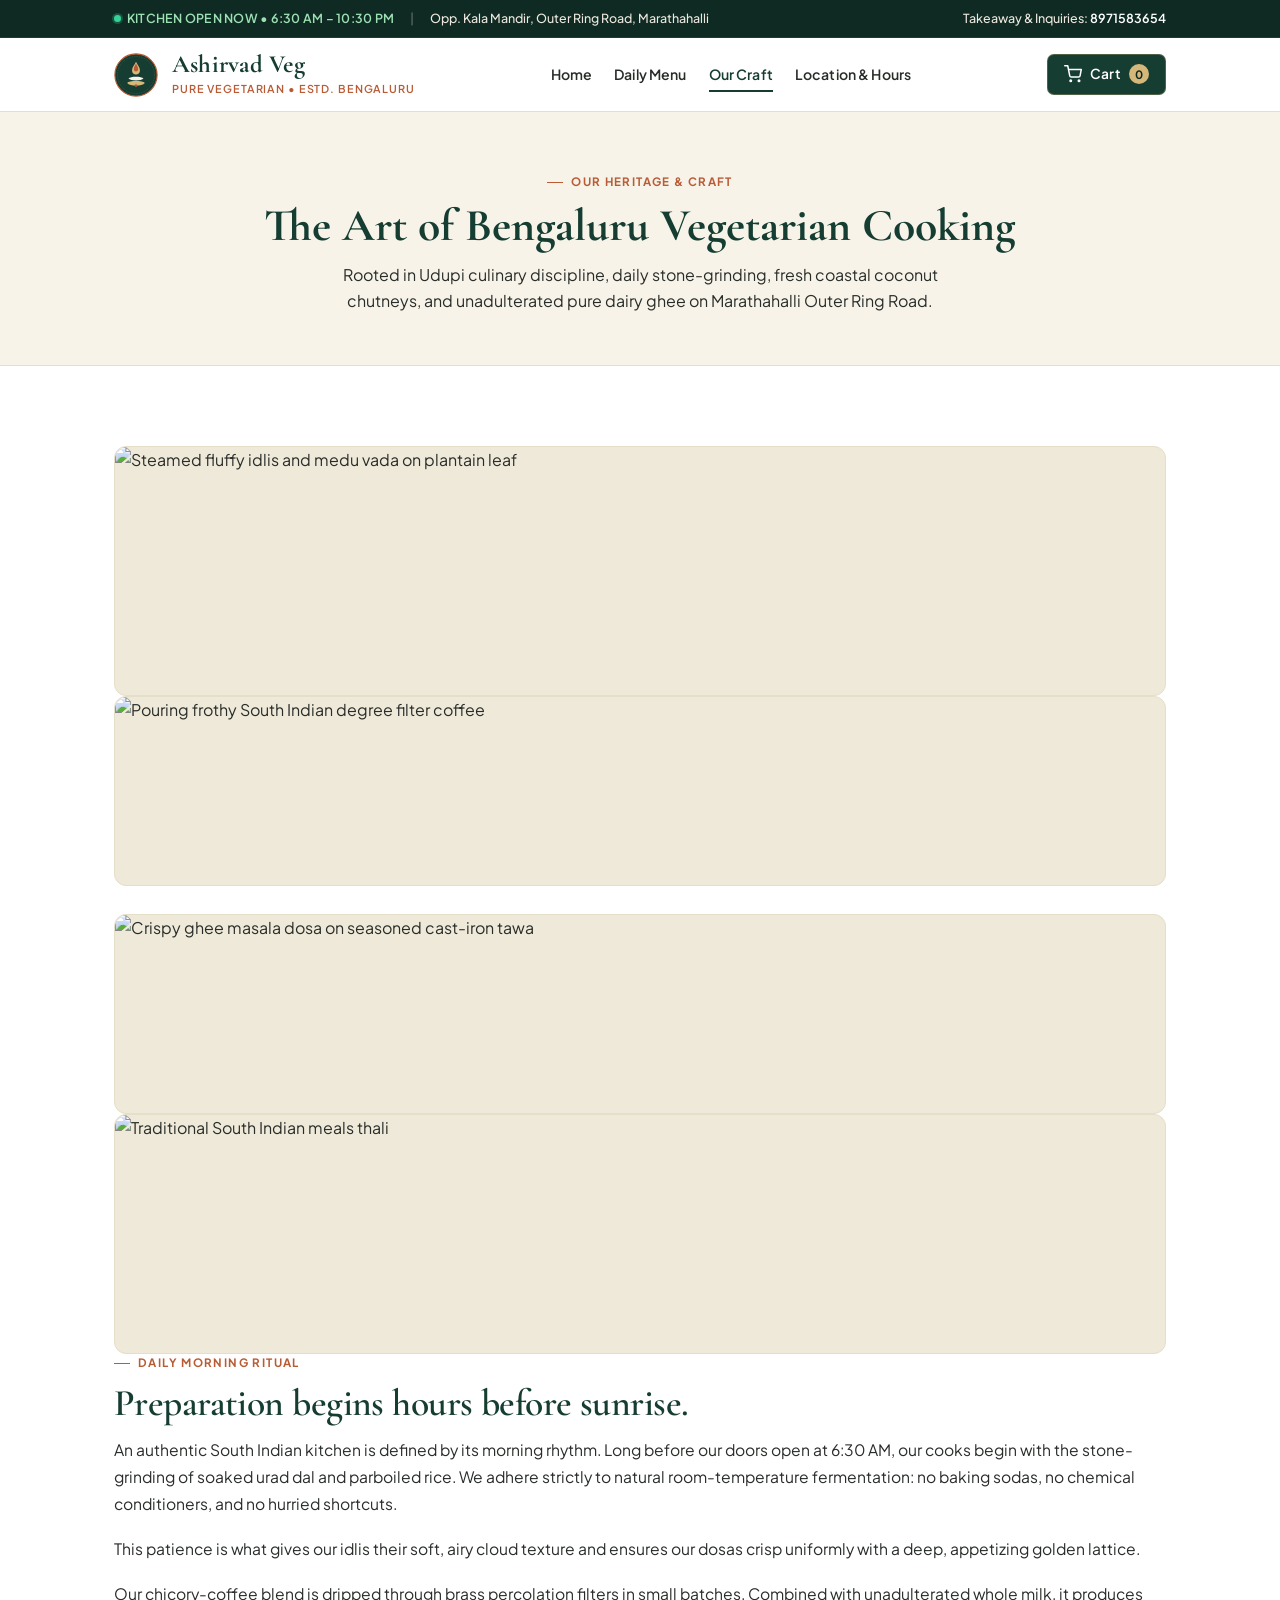
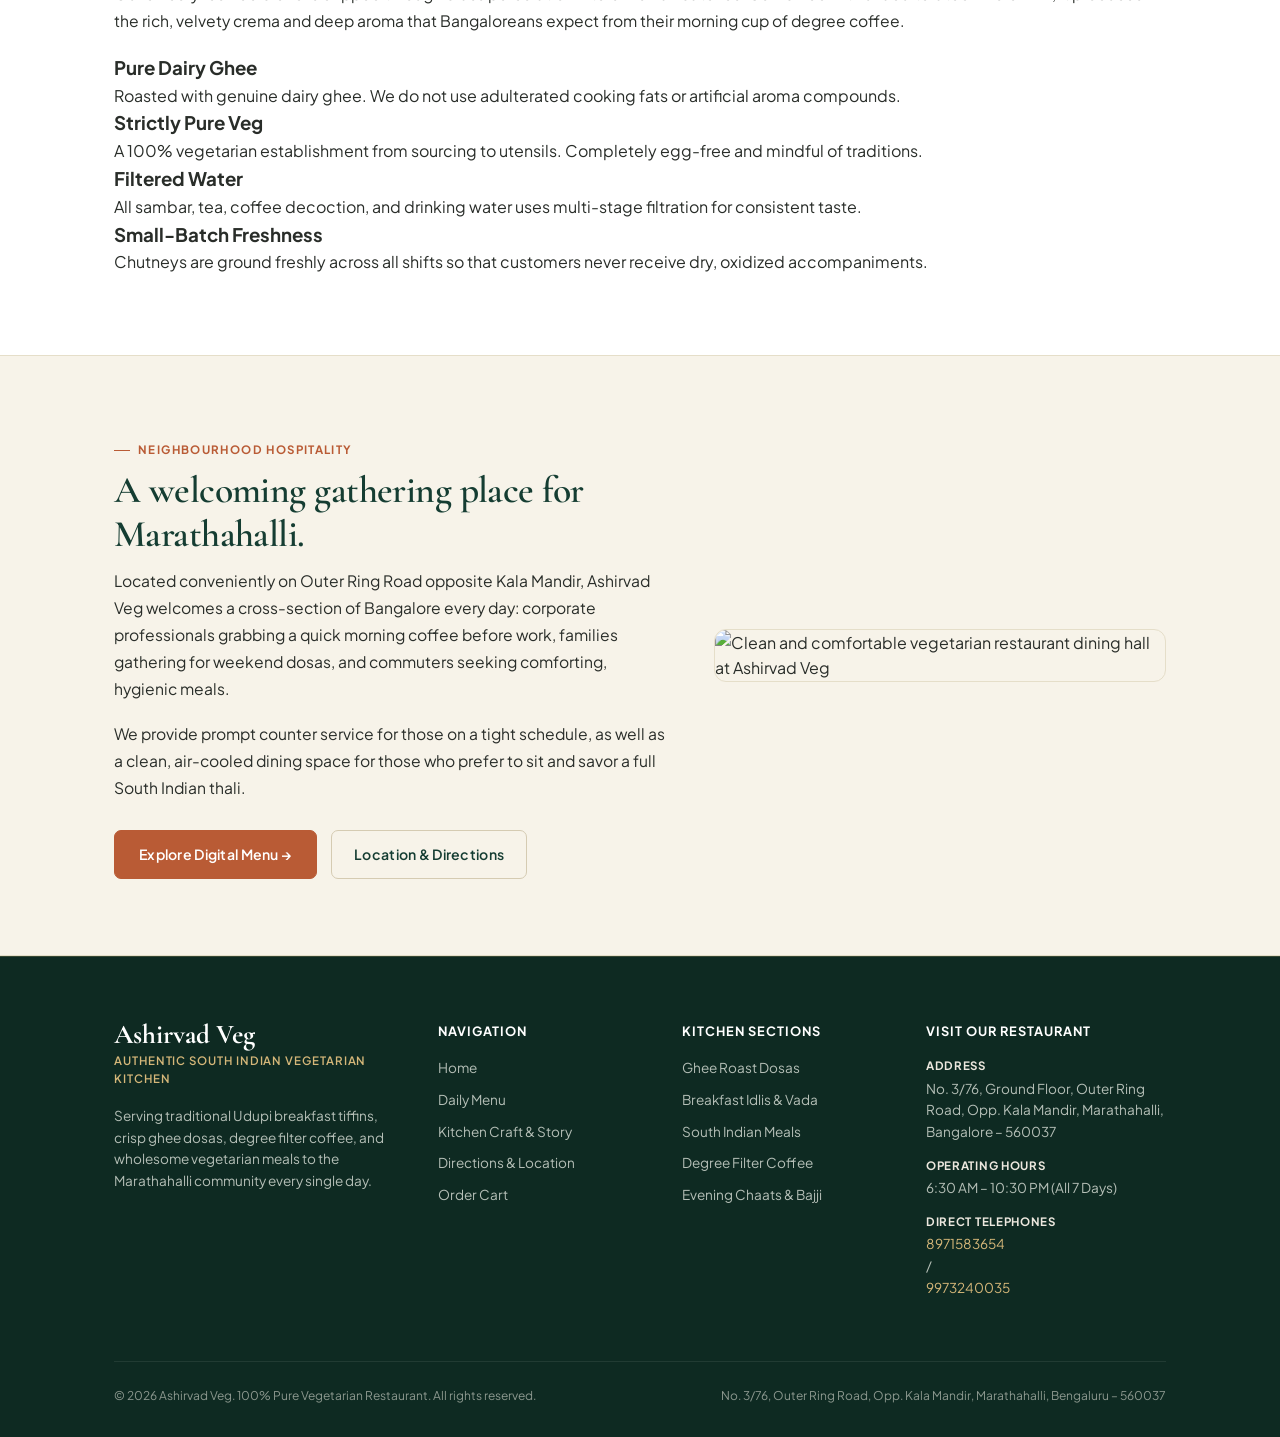
==== commit 52fe8e18: "feat: add digital menu styles, responsive layout, and app logic" ====
--- a/about.html
+++ b/about.html
@@ -13,10 +13,19 @@
   <meta property="og:description" content="Traditional South Indian culinary heritage, pure dairy ghee dosas, and authentic degree filter coffee.">
   <meta property="og:url" content="https://ashirvadveg.com/about.html">
 
+  <!-- Critical Display Protection -->
+  <style>
+    @media (min-width: 992px) {
+      .mobile-nav-drawer, #mobileNavDrawer, .mobile-nav-scrim, #navBackdrop, .mobile-nav-toggle {
+        display: none !important;
+      }
+    }
+  </style>
+
   <!-- Stylesheets -->
-  <link rel="stylesheet" href="css/style.css">
-  <link rel="stylesheet" href="css/menu.css">
-  <link rel="stylesheet" href="css/responsive.css">
+  <link rel="stylesheet" href="css/style.css?v=2.3.0">
+  <link rel="stylesheet" href="css/menu.css?v=2.3.0">
+  <link rel="stylesheet" href="css/responsive.css?v=2.3.0">
 </head>
 <body>
 
@@ -205,8 +214,8 @@
           </div>
         </div>
 
-        <div style="border-radius: var(--radius-xs); overflow: hidden; border: 1px solid var(--color-border-hairline);">
-          <img src="https://images.unsplash.com/photo-1517248135467-4c7edcad34c4?auto=format&fit=crop&w=800&q=85" alt="Clean and comfortable vegetarian restaurant dining hall at Ashirvad Veg" loading="lazy">
+        <div style="border-radius: var(--radius-img); overflow: hidden; border: 1px solid var(--color-border-hairline);">
+          <img src="https://images.unsplash.com/photo-1517248135467-4c7edcad34c4?auto=format&fit=crop&w=800&q=85" alt="Clean and comfortable vegetarian restaurant dining hall at Ashirvad Veg" loading="lazy" style="border-radius: var(--radius-img);">
         </div>
       </div>
     </section>
@@ -283,10 +292,10 @@
   </footer>
 
   <!-- Scripts -->
-  <script src="js/image-data.js"></script>
-  <script src="js/menu-data.js"></script>
-  <script src="js/cart.js"></script>
-  <script src="js/whatsapp.js"></script>
-  <script src="js/app.js"></script>
+  <script src="js/image-data.js?v=2.3.0"></script>
+  <script src="js/menu-data.js?v=2.3.0"></script>
+  <script src="js/cart.js?v=2.3.0"></script>
+  <script src="js/whatsapp.js?v=2.3.0"></script>
+  <script src="js/app.js?v=2.3.0"></script>
 </body>
 </html>
--- a/css/style.css
+++ b/css/style.css
@@ -46,10 +46,21 @@
   --font-serif: 'Cormorant Garamond', Georgia, 'Times New Roman', serif;
   --font-sans: 'Plus Jakarta Sans', -apple-system, BlinkMacSystemFont, "Segoe UI", Roboto, sans-serif;
 
-  /* Architectural Geometry — Crisp, Disciplined, No Excessive Pill Curves */
-  --radius-xs: 2px;
-  --radius-sm: 4px;
-  --radius-md: 6px;
+  /* Cohesive Soft-Edged Border Radius System */
+  --radius-btn: 7px;           /* Buttons, CTAs, action triggers (6px–9px) */
+  --radius-input: 7px;         /* Form inputs, textareas, selects, search fields (6px–9px) */
+  --radius-badge: 4px;         /* Small tags, indicators, pills */
+  --radius-card-sm: 10px;      /* Smaller cards, menu item rows, small panels (8px–12px) */
+  --radius-card: 12px;         /* Standard content cards, food cards, sidebars (10px–12px) */
+  --radius-img: 12px;          /* Food photos, thumbnails, gallery frames, hero wrappers (10px–14px) */
+  --radius-container: 14px;    /* Larger containers, checkout panels, banner bars (12px–16px) */
+  --radius-modal: 16px;        /* Drawers, dialogs, overlays (16px) */
+
+  /* Legacy variable mappings to maintain system-wide consistency */
+  --radius-xs: var(--radius-btn);         /* 7px */
+  --radius-sm: var(--radius-card-sm);     /* 10px */
+  --radius-md: var(--radius-img);         /* 12px */
+  --radius-lg: var(--radius-container);   /* 14px */
 
   /* Restrained Shadows (Natural Light, No Heavy Glows) */
   --shadow-card: 0 1px 3px rgba(41, 45, 41, 0.05);
@@ -117,6 +128,7 @@
 input, select, textarea {
   font-family: inherit;
   font-size: 0.95rem;
+  border-radius: var(--radius-input);
 }
 
 /* --------------------------------------------------------------------------
@@ -709,7 +721,7 @@
   position: relative;
   width: 100%;
   height: clamp(480px, 66vh, 580px);
-  border-radius: var(--radius-xs);
+  border-radius: var(--radius-img);
   overflow: hidden;
   border: 1px solid var(--color-border-hairline);
   background-color: var(--color-bg-subtle);
@@ -720,6 +732,7 @@
   height: 100%;
   object-fit: cover;
   display: block;
+  border-radius: var(--radius-img);
 }
 
 .hero-editorial-caption {
@@ -802,7 +815,7 @@
 
 .heritage-photo-frame {
   position: relative;
-  border-radius: var(--radius-xs);
+  border-radius: var(--radius-img);
   overflow: hidden;
   border: 1px solid var(--color-border-hairline);
   background-color: var(--color-bg-subtle);
@@ -814,6 +827,23 @@
   height: 100%;
   object-fit: cover;
   display: block;
+  border-radius: var(--radius-img);
+}
+
+.heritage-img-card {
+  position: relative;
+  border-radius: var(--radius-img);
+  overflow: hidden;
+  border: 1px solid var(--color-border-hairline);
+  background-color: var(--color-bg-subtle);
+}
+
+.heritage-img-card img {
+  width: 100%;
+  height: 100%;
+  object-fit: cover;
+  display: block;
+  border-radius: var(--radius-img);
 }
 
 .heritage-photo-caption {
@@ -904,7 +934,7 @@
 .popular-hero-feature {
   background-color: #FFFFFF;
   border: 1px solid var(--color-border-hairline);
-  border-radius: var(--radius-xs);
+  border-radius: var(--radius-card);
   overflow: hidden;
   display: flex;
   flex-direction: column;
@@ -915,6 +945,7 @@
   height: 320px;
   background-color: var(--color-bg-subtle);
   overflow: hidden;
+  border-radius: var(--radius-card) var(--radius-card) 0 0;
 }
 
 .popular-hero-media img {
@@ -1002,7 +1033,7 @@
 .popular-stacked-row {
   background-color: #FFFFFF;
   border: 1px solid var(--color-border-hairline);
-  border-radius: var(--radius-xs);
+  border-radius: var(--radius-card);
   padding: 16px;
   display: grid;
   grid-template-columns: 110px 1fr auto;
@@ -1013,7 +1044,7 @@
 .stacked-row-thumb {
   width: 110px;
   height: 95px;
-  border-radius: var(--radius-xs);
+  border-radius: var(--radius-img);
   overflow: hidden;
   background-color: var(--color-bg-subtle);
   flex-shrink: 0;
@@ -1024,6 +1055,7 @@
   height: 100%;
   object-fit: cover;
   display: block;
+  border-radius: var(--radius-img);
 }
 
 .stacked-row-info {
@@ -1209,7 +1241,7 @@
   padding: 12px;
   background-color: #FFFFFF;
   border: 1px solid var(--color-border-hairline);
-  border-radius: var(--radius-xs);
+  border-radius: var(--radius-card-sm);
   transition: border-color var(--transition-clean), box-shadow var(--transition-clean);
 }
 
@@ -1223,7 +1255,7 @@
 .menu-row-thumb {
   width: 70px;
   height: 70px;
-  border-radius: var(--radius-xs);
+  border-radius: var(--radius-img);
   overflow: hidden;
   flex-shrink: 0;
   border: 1px solid var(--color-border-hairline);
@@ -1235,6 +1267,7 @@
   width: 100%;
   height: 100%;
   object-fit: cover;
+  border-radius: var(--radius-img);
   transition: transform var(--transition-clean);
 }
 
@@ -1321,58 +1354,134 @@
 }
 
 /* --------------------------------------------------------------------------
-   Section: Restaurant Gallery (Varied Asymmetric Proportions)
+   Section: Restaurant Gallery (Automatic Kitchen Carousel)
    -------------------------------------------------------------------------- */
 .section-editorial-gallery {
   padding: 76px 0;
   background-color: var(--color-bg-base);
   border-bottom: 1px solid var(--color-border-hairline);
-}
-
-.gallery-asymmetric-spread {
-  display: grid;
-  grid-template-columns: repeat(12, 1fr);
-  gap: 24px;
-  margin-top: 36px;
-}
-
-.gallery-item-7 {
-  grid-column: span 7;
-}
-
-.gallery-item-5 {
-  grid-column: span 5;
-}
-
-.gallery-item-frame {
+  position: relative;
+  overflow: hidden;
+}
+
+.gallery-header-row {
+  margin-bottom: 32px;
+}
+
+.kitchen-carousel-wrapper {
   position: relative;
   width: 100%;
-  border-radius: var(--radius-xs);
+  margin: 0 auto;
+  user-select: none;
+  outline: none;
+  touch-action: pan-y;
+}
+
+.kitchen-carousel-viewport {
+  position: relative;
+  width: 100%;
+  overflow: hidden;
+  border-radius: var(--radius-img);
+  padding: 10px 0;
+  touch-action: pan-y;
+}
+
+.kitchen-carousel-track {
+  display: flex;
+  align-items: center;
+  transition: transform 0.65s cubic-bezier(0.25, 1, 0.5, 1);
+  will-change: transform;
+  touch-action: pan-y;
+}
+
+/* Respect Reduced Motion */
+@media (prefers-reduced-motion: reduce) {
+  .kitchen-carousel-track {
+    transition: transform 0.05s ease !important;
+  }
+}
+
+.kitchen-carousel-slide {
+  flex: 0 0 80%;
+  max-width: 940px;
+  padding: 0 12px;
+  box-sizing: border-box;
+  opacity: 0.55;
+  transform: scale(0.94);
+  transition: opacity 0.55s ease, transform 0.55s ease;
+}
+
+.kitchen-carousel-slide.active {
+  opacity: 1;
+  transform: scale(1);
+}
+
+.kitchen-slide-frame {
+  position: relative;
+  width: 100%;
+  height: 480px;
+  border-radius: var(--radius-img);
   overflow: hidden;
   border: 1px solid var(--color-border-hairline);
-  background-color: var(--color-bg-subtle);
-}
-
-.gallery-item-7 .gallery-item-frame {
-  height: 380px;
-}
-
-.gallery-item-5 .gallery-item-frame {
-  height: 380px;
-}
-
-.gallery-item-frame img {
+  background-color: var(--color-brand-primary-dark);
+  box-shadow: 0 14px 36px rgba(14, 42, 34, 0.12);
+}
+
+.kitchen-slide-img {
   width: 100%;
   height: 100%;
   object-fit: cover;
   display: block;
-}
-
-.gallery-caption-strip {
-  padding: 8px 0 0;
-  font-size: 0.78rem;
-  font-style: italic;
-  color: var(--color-text-muted);
+  border-radius: var(--radius-img);
+  transition: transform 0.8s ease;
+}
+
+.kitchen-carousel-slide.active .kitchen-slide-img {
+  transform: scale(1.02);
+}
+
+.kitchen-slide-overlay {
+  position: absolute;
+  bottom: 0;
+  left: 0;
+  right: 0;
+  padding: 34px 34px 26px;
+  background: linear-gradient(to top, rgba(14, 42, 34, 0.94) 0%, rgba(14, 42, 34, 0.72) 48%, rgba(14, 42, 34, 0) 100%);
+  color: #FFFFFF;
+  box-sizing: border-box;
+  pointer-events: none;
+}
+
+.kitchen-slide-tag {
+  display: inline-block;
+  font-size: 0.72rem;
+  font-weight: 700;
+  text-transform: uppercase;
+  letter-spacing: 0.08em;
+  color: var(--color-brand-brass);
+  background-color: rgba(0, 0, 0, 0.35);
+  border: 1px solid rgba(213, 183, 121, 0.3);
+  padding: 3px 9px;
+  border-radius: 4px;
+  margin-bottom: 8px;
+}
+
+.kitchen-slide-title {
+  font-family: var(--font-serif);
+  font-size: 1.65rem;
+  font-weight: 700;
+  color: #FFFFFF;
+  line-height: 1.25;
+  margin: 0 0 6px 0;
+}
+
+.kitchen-slide-desc {
+  font-family: var(--font-sans);
+  font-size: 0.88rem;
+  color: #E5ECE9;
+  line-height: 1.5;
+  margin: 0;
+  max-width: 640px;
 }
 
 /* --------------------------------------------------------------------------
@@ -1470,7 +1579,7 @@
 }
 
 .location-map-frame {
-  border-radius: var(--radius-xs);
+  border-radius: var(--radius-img);
   overflow: hidden;
   border: 1px solid var(--color-border-hairline);
   background-color: var(--color-bg-subtle);
@@ -1482,6 +1591,7 @@
   height: 100%;
   border: 0;
   display: block;
+  border-radius: var(--radius-img);
 }
 
 .map-footer-text {
@@ -1698,13 +1808,15 @@
   padding: 12px 20px;
   z-index: 950;
   box-shadow: 0 -2px 14px rgba(0, 0, 0, 0.18);
+  border-radius: 12px 12px 0 0;
   align-items: center;
   justify-content: space-between;
   cursor: pointer;
 }
 
-#mobileCartPill.visible {
-  display: flex;
+#mobileCartPill.visible,
+.mobile-sticky-order-bar.visible {
+  display: flex !important;
 }
 
 .mobile-cart-left {
@@ -1817,6 +1929,7 @@
   padding: 12px 18px;
   z-index: 950;
   box-shadow: 0 -2px 12px rgba(0, 0, 0, 0.15);
+  border-radius: 12px 12px 0 0;
   align-items: center;
   justify-content: space-between;
 }
@@ -1960,6 +2073,19 @@
   right: 0 !important;
   pointer-events: auto;
   visibility: visible;
+}
+
+/* Strictly hide mobile navigation drawer, backdrop, and toggle on desktop screens */
+@media (min-width: 992px) {
+  .mobile-nav-drawer,
+  #mobileNavDrawer,
+  .mobile-nav-scrim,
+  #navBackdrop,
+  .mobile-nav-toggle {
+    display: none !important;
+    visibility: hidden !important;
+    pointer-events: none !important;
+  }
 }
 
 .mobile-nav-scrim,
@@ -2101,7 +2227,7 @@
 .cart-page-card {
   background-color: var(--color-bg-surface);
   border: 1px solid var(--color-border-hairline);
-  border-radius: var(--radius-sm);
+  border-radius: var(--radius-container);
   box-shadow: var(--shadow-card);
   overflow: hidden;
 }
@@ -2160,7 +2286,7 @@
 .cart-page-thumb-wrap {
   width: 64px;
   height: 64px;
-  border-radius: var(--radius-xs);
+  border-radius: var(--radius-card-sm);
   overflow: hidden;
   background-color: var(--color-bg-subtle);
   border: 1px solid var(--color-border-hairline);
@@ -2175,6 +2301,7 @@
   height: 100%;
   object-fit: cover;
   display: block;
+  border-radius: var(--radius-card-sm);
 }
 
 .cart-page-item-thumb-fallback {
@@ -2197,6 +2324,242 @@
   display: flex;
   align-items: center;
   gap: 6px;
+}
+
+/* ==========================================================================
+   PRODUCT QUICK VIEW MODAL
+   ========================================================================== */
+body.modal-open {
+  overflow: hidden !important;
+  touch-action: none;
+}
+
+.menu-row-item,
+.popular-hero-feature,
+.popular-stacked-row {
+  cursor: pointer;
+}
+
+.product-modal-scrim {
+  position: fixed;
+  top: 0;
+  left: 0;
+  width: 100vw;
+  height: 100vh;
+  height: 100dvh;
+  background-color: rgba(14, 42, 34, 0.68);
+  backdrop-filter: blur(4px);
+  -webkit-backdrop-filter: blur(4px);
+  z-index: 99999;
+  display: flex;
+  align-items: center;
+  justify-content: center;
+  padding: 24px;
+  box-sizing: border-box;
+  opacity: 0;
+  visibility: hidden;
+  pointer-events: none;
+  transition: opacity 0.25s cubic-bezier(0.16, 1, 0.3, 1), visibility 0.25s cubic-bezier(0.16, 1, 0.3, 1);
+}
+
+.product-modal-scrim.active {
+  opacity: 1;
+  visibility: visible;
+  pointer-events: auto;
+}
+
+.product-modal-card {
+  position: relative;
+  background-color: var(--color-bg-surface);
+  border: 1px solid var(--color-border-hairline);
+  border-radius: var(--radius-modal);
+  box-shadow: 0 24px 50px rgba(14, 42, 34, 0.26);
+  width: 100%;
+  max-width: 660px;
+  max-height: 90vh;
+  overflow-y: auto;
+  display: grid;
+  grid-template-columns: 260px 1fr;
+  gap: 22px;
+  padding: 24px;
+  box-sizing: border-box;
+  transform: translateY(18px) scale(0.97);
+  transition: transform 0.25s cubic-bezier(0.16, 1, 0.3, 1);
+}
+
+.product-modal-scrim.active .product-modal-card {
+  transform: translateY(0) scale(1);
+}
+
+.product-modal-close {
+  position: absolute;
+  top: 14px;
+  right: 14px;
+  width: 34px;
+  height: 34px;
+  border-radius: 50%;
+  border: 1px solid var(--color-border-hairline);
+  background-color: var(--color-bg-base);
+  color: var(--color-brand-primary);
+  font-size: 1.05rem;
+  line-height: 1;
+  display: inline-flex;
+  align-items: center;
+  justify-content: center;
+  cursor: pointer;
+  z-index: 10;
+  transition: background-color 0.15s ease, color 0.15s ease, transform 0.15s ease;
+}
+
+.product-modal-close:hover {
+  background-color: var(--color-brand-primary);
+  color: #FFFFFF;
+  transform: scale(1.05);
+}
+
+.product-modal-media {
+  position: relative;
+  width: 100%;
+  height: 100%;
+  min-height: 220px;
+  border-radius: var(--radius-img);
+  overflow: hidden;
+  background-color: var(--color-bg-subtle);
+  border: 1px solid var(--color-border-hairline);
+}
+
+.product-modal-media img {
+  width: 100%;
+  height: 100%;
+  object-fit: cover;
+  display: block;
+  border-radius: var(--radius-img);
+}
+
+.product-modal-details {
+  display: flex;
+  flex-direction: column;
+  justify-content: space-between;
+  padding-right: 18px;
+}
+
+.product-modal-category {
+  font-size: 0.76rem;
+  font-weight: 700;
+  text-transform: uppercase;
+  letter-spacing: 0.08em;
+  color: var(--color-brand-accent);
+  margin-bottom: 6px;
+}
+
+.product-modal-header {
+  display: flex;
+  align-items: flex-start;
+  gap: 8px;
+  flex-wrap: wrap;
+  margin-bottom: 8px;
+}
+
+.product-modal-title {
+  font-family: var(--font-serif);
+  font-size: 1.65rem;
+  font-weight: 700;
+  color: var(--color-brand-primary-dark);
+  line-height: 1.2;
+  margin: 0;
+  flex: 1 1 auto;
+}
+
+.product-modal-price {
+  font-family: var(--font-sans);
+  font-size: 1.35rem;
+  font-weight: 700;
+  color: var(--color-brand-primary);
+  margin-bottom: 10px;
+}
+
+.product-modal-desc {
+  font-size: 0.92rem;
+  line-height: 1.55;
+  color: var(--color-text-body);
+  margin: 0 0 18px 0;
+}
+
+.product-modal-footer {
+  display: flex;
+  align-items: center;
+  gap: 12px;
+  padding-top: 16px;
+  border-top: 1px solid var(--color-border-hairline);
+}
+
+.product-modal-qty-picker {
+  display: inline-flex;
+  align-items: center;
+  border: 1px solid var(--color-border-medium);
+  border-radius: var(--radius-btn);
+  background-color: var(--color-bg-base);
+  overflow: hidden;
+  height: 42px;
+}
+
+.modal-qty-btn {
+  width: 36px;
+  height: 100%;
+  background: transparent;
+  border: none;
+  font-size: 1.15rem;
+  font-weight: 700;
+  color: var(--color-brand-primary);
+  cursor: pointer;
+  display: inline-flex;
+  align-items: center;
+  justify-content: center;
+  transition: background-color 0.15s ease;
+}
+
+.modal-qty-btn:hover {
+  background-color: var(--color-border-hairline);
+}
+
+.modal-qty-value {
+  min-width: 36px;
+  text-align: center;
+  font-family: var(--font-sans);
+  font-size: 0.95rem;
+  font-weight: 700;
+  color: var(--color-brand-primary);
+}
+
+.btn-modal-add {
+  flex: 1;
+  height: 42px;
+  background-color: var(--color-brand-accent);
+  color: #FFFFFF;
+  border: none;
+  border-radius: var(--radius-btn);
+  font-family: var(--font-sans);
+  font-size: 0.95rem;
+  font-weight: 600;
+  display: inline-flex;
+  align-items: center;
+  justify-content: space-between;
+  padding: 0 16px;
+  cursor: pointer;
+  transition: background-color 0.2s ease, transform 0.15s ease;
+}
+
+.btn-modal-add:hover {
+  background-color: var(--color-brand-accent-hover);
+}
+
+.modal-btn-subtotal {
+  font-weight: 700;
+  opacity: 0.95;
+  background: rgba(0, 0, 0, 0.16);
+  padding: 2px 8px;
+  border-radius: 4px;
+  font-size: 0.88rem;
 }
 
 .cart-page-cat-tag {
@@ -2368,7 +2731,7 @@
 .cart-summary-card {
   background-color: var(--color-bg-surface);
   border: 1px solid var(--color-border-hairline);
-  border-radius: var(--radius-sm);
+  border-radius: var(--radius-container);
   box-shadow: var(--shadow-card);
   padding: 24px;
   position: sticky;
@@ -2524,7 +2887,7 @@
 .cart-empty-card {
   background-color: var(--color-bg-surface);
   border: 1px solid var(--color-border-hairline);
-  border-radius: var(--radius-sm);
+  border-radius: var(--radius-container);
   padding: 64px 24px;
   text-align: center;
   box-shadow: var(--shadow-card);
@@ -2815,7 +3178,7 @@
 .checkout-form-card {
   background-color: var(--color-bg-surface);
   border: 1px solid var(--color-border-hairline);
-  border-radius: var(--radius-sm);
+  border-radius: var(--radius-container);
   padding: 28px;
   box-shadow: var(--shadow-card);
 }
@@ -2861,7 +3224,7 @@
   text-align: center;
   padding: 14px 10px;
   border: 1.5px solid var(--color-border-medium);
-  border-radius: var(--radius-xs);
+  border-radius: var(--radius-card-sm);
   background-color: var(--color-bg-base);
   transition: all var(--transition-clean);
   height: 100%;
@@ -2908,7 +3271,7 @@
 .checkout-summary-card {
   background-color: var(--color-bg-surface);
   border: 1px solid var(--color-border-hairline);
-  border-radius: var(--radius-sm);
+  border-radius: var(--radius-container);
   box-shadow: var(--shadow-card);
   padding: 24px;
   position: sticky;
@@ -3028,7 +3391,7 @@
 .dinein-info-banner {
   background-color: rgba(20, 56, 38, 0.05);
   border-left: 4px solid var(--color-brand-primary);
-  border-radius: var(--radius-xs);
+  border-radius: var(--radius-card-sm);
   padding: 14px 16px;
   margin-bottom: 20px;
 }
@@ -3055,7 +3418,7 @@
 .delivery-info-banner {
   background-color: rgba(189, 83, 36, 0.07);
   border-left: 4px solid var(--color-brand-accent);
-  border-radius: var(--radius-xs);
+  border-radius: var(--radius-card-sm);
   padding: 14px 16px;
   margin-bottom: 20px;
 }
@@ -3082,7 +3445,7 @@
 .takeaway-info-banner {
   background-color: var(--color-bg-base);
   border-left: 4px solid var(--color-border-medium);
-  border-radius: var(--radius-xs);
+  border-radius: var(--radius-card-sm);
   padding: 14px 16px;
   margin-bottom: 20px;
 }
@@ -3131,7 +3494,7 @@
 .checkout-fulfillment-summary {
   background-color: var(--color-bg-subtle);
   border: 1px solid var(--color-border-hairline);
-  border-radius: var(--radius-xs);
+  border-radius: var(--radius-card-sm);
   padding: 12px 14px;
   margin-bottom: 16px;
 }
@@ -3167,3 +3530,475 @@
   align-items: center;
   gap: 6px;
 }
+
+/* ==========================================================================
+   PRODUCT QUICK VIEW MODAL
+   ========================================================================== */
+body.modal-open {
+  overflow: hidden !important;
+  touch-action: none;
+}
+
+.menu-row-item,
+.popular-hero-feature,
+.popular-stacked-row {
+  cursor: pointer;
+}
+
+.product-modal-scrim {
+  position: fixed;
+  top: 0;
+  left: 0;
+  width: 100vw;
+  height: 100vh;
+  height: 100dvh;
+  background-color: rgba(14, 42, 34, 0.68);
+  backdrop-filter: blur(4px);
+  -webkit-backdrop-filter: blur(4px);
+  z-index: 99999;
+  display: flex;
+  align-items: center;
+  justify-content: center;
+  padding: 24px;
+  box-sizing: border-box;
+  opacity: 0;
+  visibility: hidden;
+  pointer-events: none;
+  transition: opacity 0.25s cubic-bezier(0.16, 1, 0.3, 1), visibility 0.25s cubic-bezier(0.16, 1, 0.3, 1);
+}
+
+.product-modal-scrim.active {
+  opacity: 1;
+  visibility: visible;
+  pointer-events: auto;
+}
+
+.product-modal-card {
+  position: relative;
+  background-color: var(--color-bg-surface);
+  border: 1px solid var(--color-border-hairline);
+  border-radius: var(--radius-modal);
+  box-shadow: 0 24px 50px rgba(14, 42, 34, 0.26);
+  width: 100%;
+  max-width: 660px;
+  max-height: 90vh;
+  overflow-y: auto;
+  display: grid;
+  grid-template-columns: 260px 1fr;
+  gap: 22px;
+  padding: 24px;
+  box-sizing: border-box;
+  transform: translateY(18px) scale(0.97);
+  transition: transform 0.25s cubic-bezier(0.16, 1, 0.3, 1);
+}
+
+.product-modal-scrim.active .product-modal-card {
+  transform: translateY(0) scale(1);
+}
+
+.product-modal-close {
+  position: absolute;
+  top: 14px;
+  right: 14px;
+  width: 34px;
+  height: 34px;
+  border-radius: 50%;
+  border: 1px solid var(--color-border-hairline);
+  background-color: var(--color-bg-base);
+  color: var(--color-brand-primary);
+  font-size: 1.05rem;
+  line-height: 1;
+  display: inline-flex;
+  align-items: center;
+  justify-content: center;
+  cursor: pointer;
+  z-index: 10;
+  transition: background-color 0.15s ease, color 0.15s ease, transform 0.15s ease;
+}
+
+.product-modal-close:hover {
+  background-color: var(--color-brand-primary);
+  color: #FFFFFF;
+  transform: scale(1.05);
+}
+
+.product-modal-media {
+  position: relative;
+  width: 100%;
+  height: 100%;
+  min-height: 220px;
+  border-radius: var(--radius-img);
+  overflow: hidden;
+  background-color: var(--color-bg-subtle);
+  border: 1px solid var(--color-border-hairline);
+}
+
+.product-modal-media img {
+  width: 100%;
+  height: 100%;
+  object-fit: cover;
+  display: block;
+  border-radius: var(--radius-img);
+}
+
+.product-modal-details {
+  display: flex;
+  flex-direction: column;
+  justify-content: space-between;
+  padding-right: 18px;
+}
+
+.product-modal-category {
+  font-size: 0.76rem;
+  font-weight: 700;
+  text-transform: uppercase;
+  letter-spacing: 0.08em;
+  color: var(--color-brand-accent);
+  margin-bottom: 6px;
+}
+
+.product-modal-header {
+  display: flex;
+  align-items: flex-start;
+  gap: 8px;
+  flex-wrap: wrap;
+  margin-bottom: 8px;
+}
+
+.product-modal-title {
+  font-family: var(--font-serif);
+  font-size: 1.65rem;
+  font-weight: 700;
+  color: var(--color-brand-primary-dark);
+  line-height: 1.2;
+  margin: 0;
+  flex: 1 1 auto;
+}
+
+.product-modal-price {
+  font-family: var(--font-sans);
+  font-size: 1.35rem;
+  font-weight: 700;
+  color: var(--color-brand-primary);
+  margin-bottom: 10px;
+}
+
+.product-modal-desc {
+  font-size: 0.92rem;
+  line-height: 1.55;
+  color: var(--color-text-body);
+  margin: 0 0 18px 0;
+}
+
+.product-modal-footer {
+  display: flex;
+  align-items: center;
+  gap: 12px;
+  padding-top: 16px;
+  border-top: 1px solid var(--color-border-hairline);
+}
+
+.product-modal-qty-picker {
+  display: inline-flex;
+  align-items: center;
+  border: 1px solid var(--color-border-medium);
+  border-radius: var(--radius-btn);
+  background-color: var(--color-bg-base);
+  overflow: hidden;
+  height: 42px;
+}
+
+.modal-qty-btn {
+  width: 36px;
+  height: 100%;
+  background: transparent;
+  border: none;
+  font-size: 1.15rem;
+  font-weight: 700;
+  color: var(--color-brand-primary);
+  cursor: pointer;
+  display: inline-flex;
+  align-items: center;
+  justify-content: center;
+  transition: background-color 0.15s ease;
+}
+
+.modal-qty-btn:hover {
+  background-color: var(--color-border-hairline);
+}
+
+.modal-qty-value {
+  min-width: 36px;
+  text-align: center;
+  font-family: var(--font-sans);
+  font-size: 0.95rem;
+  font-weight: 700;
+  color: var(--color-brand-primary);
+}
+
+.btn-modal-add {
+  flex: 1;
+  height: 42px;
+  background-color: var(--color-brand-accent);
+  color: #FFFFFF;
+  border: none;
+  border-radius: var(--radius-btn);
+  font-family: var(--font-sans);
+  font-size: 0.95rem;
+  font-weight: 600;
+  display: inline-flex;
+  align-items: center;
+  justify-content: space-between;
+  padding: 0 16px;
+  cursor: pointer;
+  transition: background-color 0.2s ease, transform 0.15s ease;
+}
+
+.btn-modal-add:hover {
+  background-color: var(--color-brand-accent-hover);
+}
+
+.modal-btn-subtotal {
+  font-weight: 700;
+  opacity: 0.95;
+  background: rgba(0, 0, 0, 0.16);
+  padding: 2px 8px;
+  border-radius: 4px;
+  font-size: 0.88rem;
+}
+
+/* ==========================================================================
+   PRODUCT QUICK VIEW MODAL
+   ========================================================================== */
+body.modal-open {
+  overflow: hidden !important;
+  touch-action: none;
+}
+
+.menu-row-item,
+.popular-hero-feature,
+.popular-stacked-row {
+  cursor: pointer;
+}
+
+.product-modal-scrim {
+  position: fixed;
+  top: 0;
+  left: 0;
+  width: 100vw;
+  height: 100vh;
+  height: 100dvh;
+  background-color: rgba(14, 42, 34, 0.68);
+  backdrop-filter: blur(4px);
+  -webkit-backdrop-filter: blur(4px);
+  z-index: 99999;
+  display: flex;
+  align-items: center;
+  justify-content: center;
+  padding: 24px;
+  box-sizing: border-box;
+  opacity: 0;
+  visibility: hidden;
+  pointer-events: none;
+  transition: opacity 0.25s cubic-bezier(0.16, 1, 0.3, 1), visibility 0.25s cubic-bezier(0.16, 1, 0.3, 1);
+}
+
+.product-modal-scrim.active {
+  opacity: 1;
+  visibility: visible;
+  pointer-events: auto;
+}
+
+.product-modal-card {
+  position: relative;
+  background-color: var(--color-bg-surface);
+  border: 1px solid var(--color-border-hairline);
+  border-radius: var(--radius-modal);
+  box-shadow: 0 24px 50px rgba(14, 42, 34, 0.26);
+  width: 100%;
+  max-width: 660px;
+  max-height: 90vh;
+  overflow-y: auto;
+  display: grid;
+  grid-template-columns: 260px 1fr;
+  gap: 22px;
+  padding: 24px;
+  box-sizing: border-box;
+  transform: translateY(18px) scale(0.97);
+  transition: transform 0.25s cubic-bezier(0.16, 1, 0.3, 1);
+}
+
+.product-modal-scrim.active .product-modal-card {
+  transform: translateY(0) scale(1);
+}
+
+.product-modal-close {
+  position: absolute;
+  top: 14px;
+  right: 14px;
+  width: 34px;
+  height: 34px;
+  border-radius: 50%;
+  border: 1px solid var(--color-border-hairline);
+  background-color: var(--color-bg-base);
+  color: var(--color-brand-primary);
+  font-size: 1.05rem;
+  line-height: 1;
+  display: inline-flex;
+  align-items: center;
+  justify-content: center;
+  cursor: pointer;
+  z-index: 10;
+  transition: background-color 0.15s ease, color 0.15s ease, transform 0.15s ease;
+}
+
+.product-modal-close:hover {
+  background-color: var(--color-brand-primary);
+  color: #FFFFFF;
+  transform: scale(1.05);
+}
+
+.product-modal-media {
+  position: relative;
+  width: 100%;
+  height: 100%;
+  min-height: 220px;
+  border-radius: var(--radius-img);
+  overflow: hidden;
+  background-color: var(--color-bg-subtle);
+  border: 1px solid var(--color-border-hairline);
+}
+
+.product-modal-media img {
+  width: 100%;
+  height: 100%;
+  object-fit: cover;
+  display: block;
+  border-radius: var(--radius-img);
+}
+
+.product-modal-details {
+  display: flex;
+  flex-direction: column;
+  justify-content: space-between;
+  padding-right: 18px;
+}
+
+.product-modal-category {
+  font-size: 0.76rem;
+  font-weight: 700;
+  text-transform: uppercase;
+  letter-spacing: 0.08em;
+  color: var(--color-brand-accent);
+  margin-bottom: 6px;
+}
+
+.product-modal-header {
+  display: flex;
+  align-items: flex-start;
+  gap: 8px;
+  flex-wrap: wrap;
+  margin-bottom: 8px;
+}
+
+.product-modal-title {
+  font-family: var(--font-serif);
+  font-size: 1.65rem;
+  font-weight: 700;
+  color: var(--color-brand-primary-dark);
+  line-height: 1.2;
+  margin: 0;
+  flex: 1 1 auto;
+}
+
+.product-modal-price {
+  font-family: var(--font-sans);
+  font-size: 1.35rem;
+  font-weight: 700;
+  color: var(--color-brand-primary);
+  margin-bottom: 10px;
+}
+
+.product-modal-desc {
+  font-size: 0.92rem;
+  line-height: 1.55;
+  color: var(--color-text-body);
+  margin: 0 0 18px 0;
+}
+
+.product-modal-footer {
+  display: flex;
+  align-items: center;
+  gap: 12px;
+  padding-top: 16px;
+  border-top: 1px solid var(--color-border-hairline);
+}
+
+.product-modal-qty-picker {
+  display: inline-flex;
+  align-items: center;
+  border: 1px solid var(--color-border-medium);
+  border-radius: var(--radius-btn);
+  background-color: var(--color-bg-base);
+  overflow: hidden;
+  height: 42px;
+}
+
+.modal-qty-btn {
+  width: 36px;
+  height: 100%;
+  background: transparent;
+  border: none;
+  font-size: 1.15rem;
+  font-weight: 700;
+  color: var(--color-brand-primary);
+  cursor: pointer;
+  display: inline-flex;
+  align-items: center;
+  justify-content: center;
+  transition: background-color 0.15s ease;
+}
+
+.modal-qty-btn:hover {
+  background-color: var(--color-border-hairline);
+}
+
+.modal-qty-value {
+  min-width: 36px;
+  text-align: center;
+  font-family: var(--font-sans);
+  font-size: 0.95rem;
+  font-weight: 700;
+  color: var(--color-brand-primary);
+}
+
+.btn-modal-add {
+  flex: 1;
+  height: 42px;
+  background-color: var(--color-brand-accent);
+  color: #FFFFFF;
+  border: none;
+  border-radius: var(--radius-btn);
+  font-family: var(--font-sans);
+  font-size: 0.95rem;
+  font-weight: 600;
+  display: inline-flex;
+  align-items: center;
+  justify-content: space-between;
+  padding: 0 16px;
+  cursor: pointer;
+  transition: background-color 0.2s ease, transform 0.15s ease;
+}
+
+.btn-modal-add:hover {
+  background-color: var(--color-brand-accent-hover);
+}
+
+.modal-btn-subtotal {
+  font-weight: 700;
+  opacity: 0.95;
+  background: rgba(0, 0, 0, 0.16);
+  padding: 2px 8px;
+  border-radius: 4px;
+  font-size: 0.88rem;
+}
--- a/css/menu.css
+++ b/css/menu.css
@@ -184,7 +184,7 @@
   padding: 12px 14px;
   background-color: #FFFFFF;
   border: 1px solid var(--color-border-hairline);
-  border-radius: var(--radius-xs);
+  border-radius: var(--radius-card-sm);
   transition: border-color var(--transition-clean), box-shadow var(--transition-clean);
 }
 
@@ -196,7 +196,7 @@
 .menu-row-thumb {
   width: 72px;
   height: 72px;
-  border-radius: var(--radius-xs);
+  border-radius: var(--radius-img);
   overflow: hidden;
   flex-shrink: 0;
   border: 1px solid var(--color-border-hairline);
@@ -208,6 +208,7 @@
   height: 100%;
   object-fit: cover;
   display: block;
+  border-radius: var(--radius-img);
   transition: transform var(--transition-clean);
 }
 
@@ -227,6 +228,29 @@
   margin-bottom: 4px;
 }
 
+.veg-indicator {
+  display: inline-flex;
+  align-items: center;
+  justify-content: center;
+  width: 14px;
+  height: 14px;
+  border: 1.5px solid var(--color-veg-indicator, #0F823B);
+  border-radius: 2px;
+  background-color: #FFFFFF;
+  flex-shrink: 0;
+  vertical-align: middle;
+  position: relative;
+}
+
+.veg-indicator::after {
+  content: "";
+  display: block;
+  width: 6px;
+  height: 6px;
+  border-radius: 50%;
+  background-color: var(--color-veg-indicator, #0F823B);
+}
+
 .menu-item-name {
   font-size: 0.98rem;
   font-weight: 700;
@@ -238,15 +262,15 @@
   font-size: 0.62rem;
   font-weight: 700;
   text-transform: uppercase;
-  letter-spacing: 0.06em;
+  letter-spacing: 0.05em;
   padding: 2px 6px;
-  border-radius: 2px;
+  border-radius: 3px;
 }
 
 .menu-item-tag.popular {
   background-color: var(--color-brand-accent-soft);
   color: var(--color-brand-accent);
-  border: 1px solid rgba(189, 83, 36, 0.25);
+  border: 1px solid rgba(185, 91, 53, 0.28);
 }
 
 .menu-item-description {
--- a/css/responsive.css
+++ b/css/responsive.css
@@ -54,6 +54,21 @@
 }
 
 /* --------------------------------------------------------------------------
+   Desktop Specific (min-width: 992px)
+   -------------------------------------------------------------------------- */
+@media (min-width: 992px) {
+  .mobile-nav-drawer,
+  #mobileNavDrawer,
+  .mobile-nav-scrim,
+  #navBackdrop,
+  .mobile-nav-toggle {
+    display: none !important;
+    visibility: hidden !important;
+    pointer-events: none !important;
+  }
+}
+
+/* --------------------------------------------------------------------------
    3. Medium Tablets & Small Laptops (max-width: 991px)
    -------------------------------------------------------------------------- */
 @media (max-width: 991px) {
@@ -140,20 +155,12 @@
     gap: 16px 20px;
   }
 
-  /* Gallery Collage */
-  .gallery-asymmetric-spread {
-    grid-template-columns: repeat(2, 1fr);
-    gap: 18px;
-  }
-
-  .gallery-item-7,
-  .gallery-item-5 {
-    grid-column: span 1;
-  }
-
-  .gallery-item-7 .gallery-item-frame,
-  .gallery-item-5 .gallery-item-frame {
-    height: 280px;
+  /* Kitchen Carousel: Tablet sizing */
+  .kitchen-slide-frame {
+    height: 400px;
+  }
+  .kitchen-carousel-slide {
+    flex: 0 0 86%;
   }
 
   /* Location Practical Section */
@@ -349,27 +356,168 @@
 
   .menu-item-row,
   .menu-row-item {
-    padding: 10px 12px;
-    gap: 12px;
+    display: flex;
+    align-items: stretch;
+    justify-content: flex-start;
+    gap: 14px;
+    padding: 12px 14px;
+    background-color: #FFFFFF;
+    border: 1px solid var(--color-border-hairline);
+    border-radius: var(--radius-card-sm);
+    min-height: 98px;
+    box-sizing: border-box;
+    transition: border-color var(--transition-clean), box-shadow var(--transition-clean);
   }
 
   .menu-item-thumb,
   .menu-row-thumb {
-    width: 60px;
-    height: 60px;
+    width: 80px;
+    height: 80px;
+    border-radius: var(--radius-img);
+    overflow: hidden;
+    flex-shrink: 0;
+    align-self: center;
+    border: 1px solid var(--color-border-hairline);
+    background-color: var(--color-bg-subtle);
+  }
+
+  .menu-item-thumb img,
+  .menu-row-thumb img {
+    width: 100%;
+    height: 100%;
+    object-fit: cover;
+    display: block;
+    border-radius: var(--radius-img);
+  }
+
+  .menu-item-info,
+  .menu-row-left {
+    flex: 1 1 auto;
+    min-width: 0;
+    display: flex;
+    flex-direction: column;
+    justify-content: center;
+    padding-right: 4px;
+  }
+
+  .menu-item-title-row,
+  .menu-row-header {
+    display: flex;
+    align-items: center;
+    flex-wrap: wrap;
+    gap: 6px;
+    margin-bottom: 3px;
+  }
+
+  .veg-indicator {
+    display: inline-flex;
+    align-items: center;
+    justify-content: center;
+    width: 14px;
+    height: 14px;
+    border: 1.5px solid var(--color-veg-indicator);
+    border-radius: 2px;
+    background-color: #FFFFFF;
+    flex-shrink: 0;
+    position: relative;
+  }
+
+  .veg-indicator::after {
+    content: "";
+    display: block;
+    width: 6px;
+    height: 6px;
+    border-radius: 50%;
+    background-color: var(--color-veg-indicator);
   }
 
   .menu-item-name {
-    font-size: 0.92rem;
+    font-size: 0.95rem;
+    font-weight: 700;
+    color: var(--color-brand-primary);
+    line-height: 1.28;
+    word-break: break-word;
+  }
+
+  .menu-item-tag.popular {
+    font-size: 0.58rem;
+    font-weight: 700;
+    text-transform: uppercase;
+    letter-spacing: 0.04em;
+    padding: 1.5px 5px;
+    border-radius: 3px;
+    background-color: var(--color-brand-accent-soft);
+    color: var(--color-brand-accent);
+    border: 1px solid rgba(185, 91, 53, 0.28);
+    white-space: nowrap;
+    line-height: 1.2;
+    display: inline-flex;
+    align-items: center;
+  }
+
+  .menu-item-desc,
+  .menu-item-description {
+    font-size: 0.77rem;
+    color: var(--color-text-muted);
+    line-height: 1.38;
+    display: -webkit-box;
+    -webkit-line-clamp: 2;
+    -webkit-box-orient: vertical;
+    overflow: hidden;
+    text-overflow: ellipsis;
+    margin-top: 3px;
+    max-height: calc(1.38em * 2);
+  }
+
+  .menu-item-actions,
+  .menu-row-right {
+    display: flex;
+    flex-direction: column;
+    align-items: flex-end;
+    justify-content: space-between;
+    flex-shrink: 0;
+    min-width: 72px;
+    align-self: stretch;
+    padding-left: 4px;
   }
 
   .menu-item-price {
-    font-size: 0.96rem;
+    font-size: 1.05rem;
+    font-weight: 700;
+    color: var(--color-brand-primary-dark);
+    line-height: 1.2;
+    white-space: nowrap;
+    text-align: right;
+    margin-top: 1px;
+    letter-spacing: -0.01em;
   }
 
   .btn-menu-add {
-    padding: 6px 12px;
-    min-height: 36px;
+    font-size: 0.76rem;
+    font-weight: 700;
+    letter-spacing: 0.03em;
+    text-transform: uppercase;
+    color: var(--color-brand-primary);
+    background-color: var(--color-brand-primary-soft);
+    border: 1px solid rgba(21, 61, 50, 0.22);
+    border-radius: var(--radius-btn);
+    width: 72px;
+    height: 35px;
+    min-height: 35px;
+    display: inline-flex;
+    align-items: center;
+    justify-content: center;
+    padding: 0;
+    cursor: pointer;
+    transition: all var(--transition-clean);
+    margin-bottom: 1px;
+  }
+
+  .btn-menu-add:hover,
+  .btn-menu-add:active {
+    background-color: var(--color-brand-primary);
+    color: #FFFFFF;
+    border-color: var(--color-brand-primary);
   }
 
   /* Popular Staples Arrangement */
@@ -418,19 +566,39 @@
     margin-top: 4px;
   }
 
-  /* Gallery Collage */
+  /* Kitchen Carousel: Mobile Prominent Layout */
   .section-editorial-gallery {
-    padding: 50px 0;
-  }
-
-  .gallery-asymmetric-spread {
-    grid-template-columns: 1fr;
-    gap: 16px;
-  }
-
-  .gallery-item-7 .gallery-item-frame,
-  .gallery-item-5 .gallery-item-frame {
-    height: 240px;
+    padding: 48px 0;
+  }
+
+  .kitchen-carousel-slide {
+    flex: 0 0 100%;
+    max-width: 100%;
+    padding: 0;
+    opacity: 1;
+    transform: none;
+  }
+
+  .kitchen-slide-frame {
+    height: 310px;
+  }
+
+  .kitchen-slide-overlay {
+    padding: 20px 20px 18px;
+  }
+
+  .kitchen-slide-title {
+    font-size: 1.25rem;
+    margin-bottom: 4px;
+  }
+
+  .kitchen-slide-desc {
+    font-size: 0.8rem;
+    line-height: 1.4;
+    display: -webkit-box;
+    -webkit-line-clamp: 2;
+    -webkit-box-orient: vertical;
+    overflow: hidden;
   }
 
   /* Location Section */
@@ -571,6 +739,74 @@
     grid-template-columns: 1fr;
     gap: 12px;
   }
+
+  /* Product Quick View Modal — Mobile Bottom Sheet */
+  .product-modal-scrim {
+    align-items: flex-end;
+    padding: 0;
+  }
+
+  .product-modal-card {
+    grid-template-columns: 1fr;
+    max-width: 100%;
+    border-radius: 18px 18px 0 0;
+    max-height: 86vh;
+    padding: 18px 18px 24px;
+    gap: 14px;
+    transform: translateY(100%);
+  }
+
+  .product-modal-scrim.active .product-modal-card {
+    transform: translateY(0);
+  }
+
+  .product-modal-close {
+    top: 12px;
+    right: 12px;
+    width: 32px;
+    height: 32px;
+  }
+
+  .product-modal-media {
+    height: 200px;
+    min-height: 200px;
+  }
+
+  .product-modal-details {
+    padding-right: 0;
+  }
+
+  .product-modal-title {
+    font-size: 1.35rem;
+  }
+
+  .product-modal-price {
+    font-size: 1.2rem;
+    margin-bottom: 8px;
+  }
+
+  .product-modal-desc {
+    font-size: 0.86rem;
+    margin-bottom: 16px;
+  }
+
+  .product-modal-footer {
+    padding-top: 12px;
+    gap: 10px;
+  }
+
+  .product-modal-qty-picker {
+    height: 44px;
+  }
+
+  .modal-qty-btn {
+    width: 40px;
+  }
+
+  .btn-modal-add {
+    height: 44px;
+    font-size: 0.92rem;
+  }
 }
 
 /* --------------------------------------------------------------------------
@@ -616,37 +852,53 @@
 
   .menu-item-row,
   .menu-row-item {
-    padding: 8px 10px;
-    gap: 10px;
+    gap: 12px;
+    padding: 10px 12px;
+    min-height: 94px;
   }
 
   .menu-item-thumb,
   .menu-row-thumb {
-    width: 52px;
-    height: 52px;
+    width: 76px;
+    height: 76px;
   }
 
   .menu-item-name {
-    font-size: 0.88rem;
+    font-size: 0.92rem;
   }
 
   .menu-item-desc,
   .menu-item-description {
+    font-size: 0.76rem;
+  }
+
+  .menu-item-actions,
+  .menu-row-right {
+    min-width: 68px;
+  }
+
+  .menu-item-price {
+    font-size: 1rem;
+  }
+
+  .btn-menu-add {
+    width: 68px;
+    height: 34px;
+    min-height: 34px;
     font-size: 0.74rem;
   }
 
-  .menu-item-price {
-    font-size: 0.92rem;
-  }
-
-  .btn-menu-add {
-    padding: 5px 10px;
-    font-size: 0.74rem;
-  }
-
-  .gallery-item-7 .gallery-item-frame,
-  .gallery-item-5 .gallery-item-frame {
-    height: 210px;
+  .kitchen-slide-frame {
+    height: 260px;
+  }
+
+  .kitchen-slide-title {
+    font-size: 1.1rem;
+  }
+
+  .kitchen-slide-tag {
+    font-size: 0.65rem;
+    padding: 2px 7px;
   }
 
   .location-map-frame {
@@ -710,19 +962,51 @@
     align-items: flex-start;
   }
 
+  .menu-item-row,
+  .menu-row-item {
+    gap: 10px;
+    padding: 8px 10px;
+    min-height: 88px;
+  }
+
   .menu-item-thumb,
   .menu-row-thumb {
-    width: 46px;
-    height: 46px;
+    width: 68px;
+    height: 68px;
   }
 
   .menu-item-name {
-    font-size: 0.84rem;
+    font-size: 0.88rem;
+    line-height: 1.22;
+  }
+
+  .menu-item-desc,
+  .menu-item-description {
+    font-size: 0.72rem;
+    line-height: 1.34;
+    max-height: calc(1.34em * 2);
+  }
+
+  .menu-item-tag.popular {
+    font-size: 0.54rem;
+    padding: 1px 4px;
+  }
+
+  .menu-item-actions,
+  .menu-row-right {
+    min-width: 62px;
+  }
+
+  .menu-item-price {
+    font-size: 0.95rem;
   }
 
   .btn-menu-add {
-    padding: 4px 8px;
+    width: 62px;
+    height: 32px;
+    min-height: 32px;
     font-size: 0.7rem;
+    padding: 0;
   }
 
   .popular-stacked-row {
